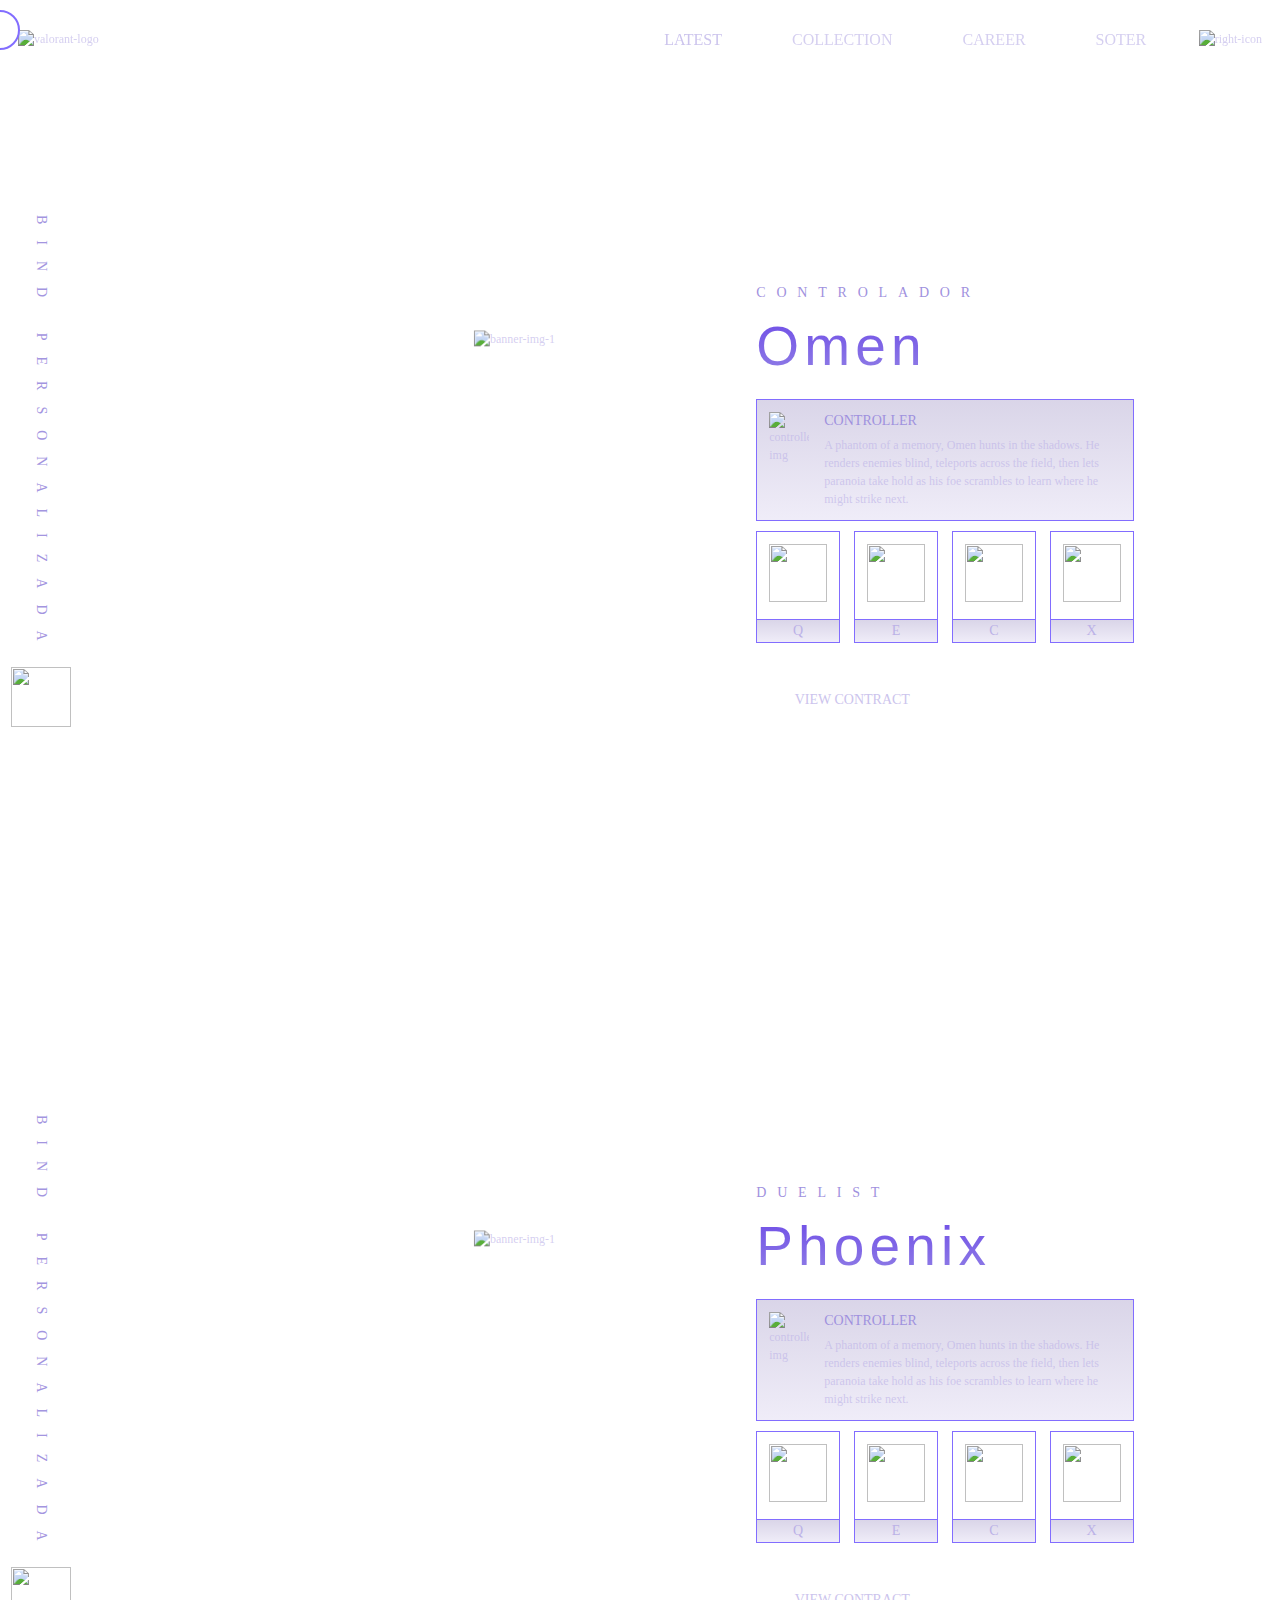
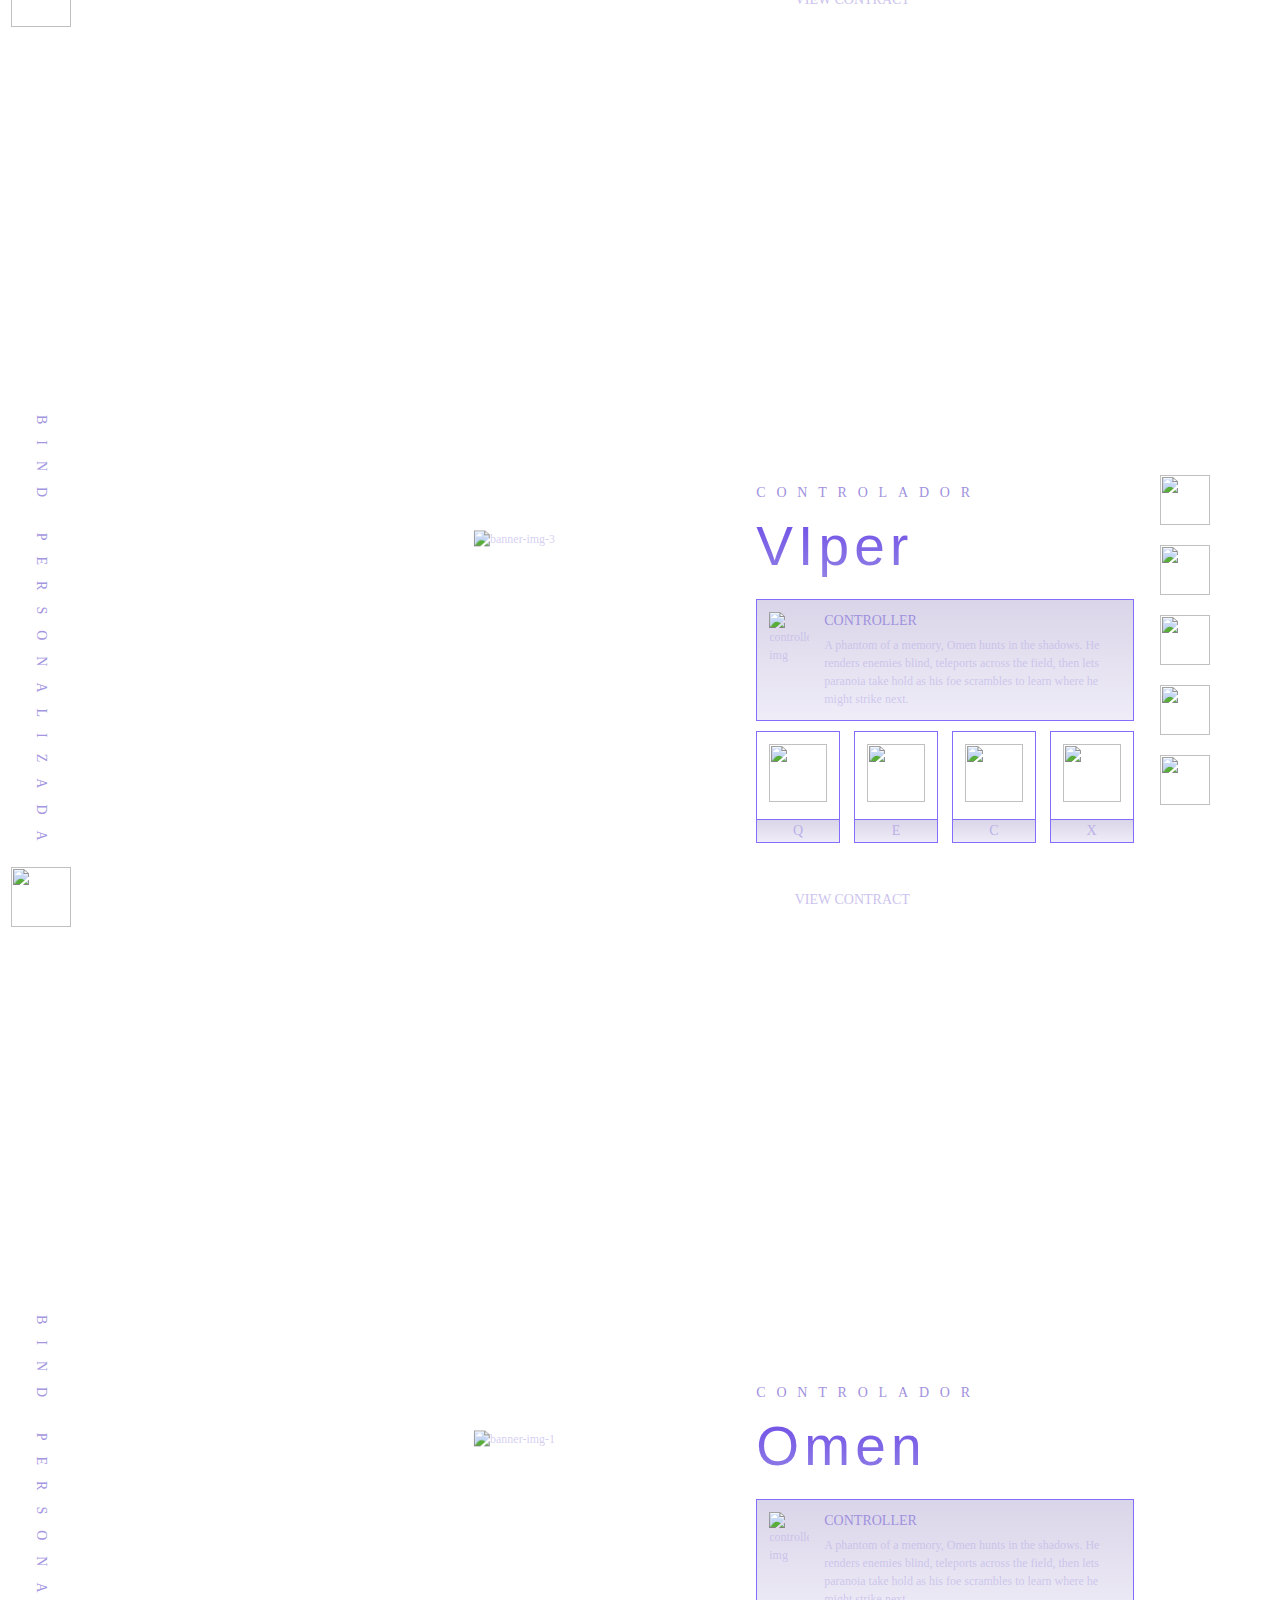
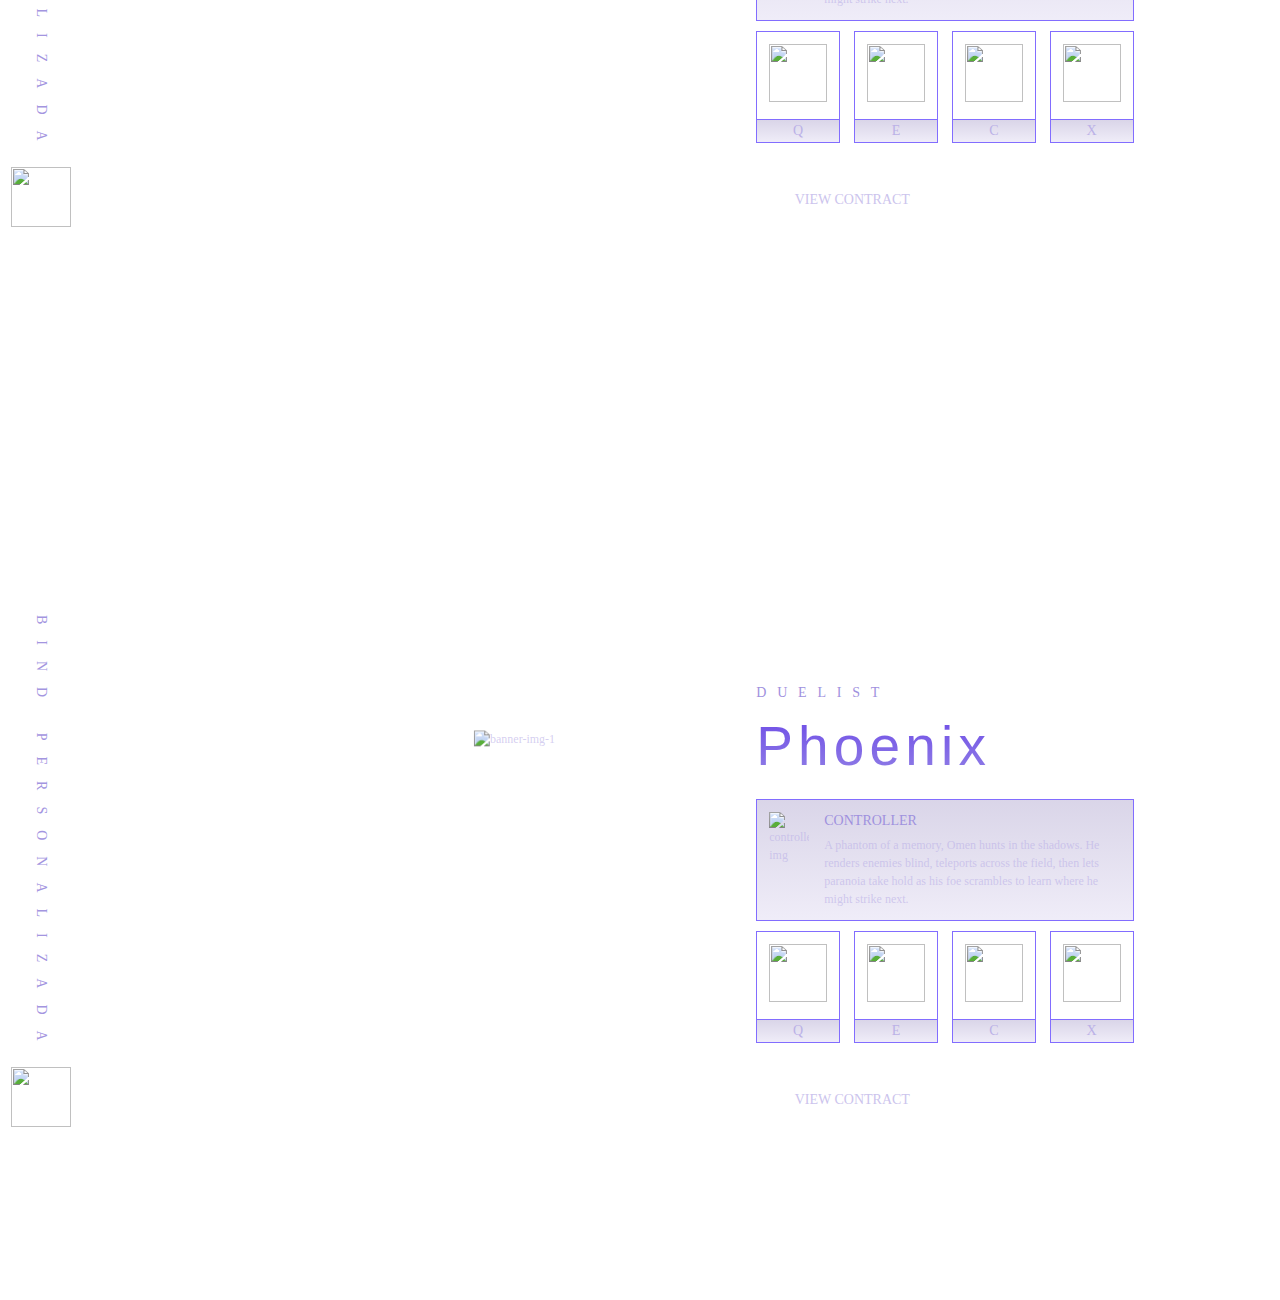
==== index.html @ b02faf54 "init" ====
<!DOCTYPE html>
<html lang="en">
  <head>
    <meta charset="UTF-8" />
    <title>CodePen - Valorant Characters Banner</title>
    <link
      rel="stylesheet"
      href="https://cdn.jsdelivr.net/npm/slick-carousel@1.8.1/slick/slick.min.css"
    />
    <link
      rel="stylesheet"
      href="https://db.onlinewebfonts.com/c/b2437a24f47a94383eb02858f8a4df97?family=Insomnia"
    />
    <link
      rel="stylesheet"
      href="https://db.onlinewebfonts.com/c/e7322a6673613ab13604fadda3d20e56?family=VALORANT"
    />
    <link rel="stylesheet" href="./css/style.css" />
  </head>
  <body>
    <!-- partial:index.partial.html -->
    <body>
      <header class="header-section-main">
        <div class="cursor"></div>
        <div class="custom-container">
          <div class="header-section-inner">
            <div class="header-logo">
              <a href="javascript:void(0);">
                <img
                  src="https://www.yudiz.com/codepen/valorant-characters/valorant.svg"
                  class="cursor-scale small"
                  alt="valorant-logo"
                />
              </a>
            </div>
            <div class="header-menu">
              <ul>
                <li class="active cursor-scale">
                  <a href="javascript:void(0);">latest</a>
                </li>
                <li class="cursor-scale">
                  <a href="javascript:void(0);">collection</a>
                </li>
                <li class="cursor-scale">
                  <a href="javascript:void(0);">career</a>
                </li>
                <li class="cursor-scale">
                  <a href="javascript:void(0);">soter</a>
                </li>
              </ul>
            </div>
            <div class="header-right-icon">
              <a href="javascript:void(0);" class="cursor-scale"
                ><img
                  src="https://www.yudiz.com/codepen/valorant-characters/header-right-arrow.svg"
                  alt="right-icon"
              /></a>
            </div>
          </div>
        </div>
      </header>
      <section class="banner-section-main">
        <i class="rain"></i>
        <i class="rain"></i>
        <i class="rain"></i>
        <i class="rain"></i>
        <i class="rain"></i>
        <i class="rain"></i>
        <i class="rain"></i>
        <i class="rain"></i>
        <i class="rain"></i>
        <i class="rain"></i>
        <i class="rain"></i>
        <i class="rain"></i>
        <i class="rain"></i>
        <i class="rain"></i>
        <i class="rain"></i>
        <i class="rain"></i>
        <i class="rain"></i>
        <i class="rain"></i>
        <i class="rain"></i>
        <i class="rain"></i>
        <i class="rain"></i>
        <i class="rain"></i>
        <i class="rain"></i>
        <i class="rain"></i>
        <i class="rain"></i>
        <i class="rain"></i>
        <i class="rain"></i>
        <i class="rain"></i>
        <i class="rain"></i>
        <i class="rain"></i>
        <i class="rain"></i>
        <i class="rain"></i>
        <i class="rain"></i>
        <i class="rain"></i>
        <i class="rain"></i>
        <i class="rain"></i>
        <i class="rain"></i>
        <i class="rain"></i>
        <i class="rain"></i>
        <i class="rain"></i>
        <i class="rain"></i>
        <i class="rain"></i>
        <i class="rain"></i>
        <i class="rain"></i>
        <i class="rain"></i>
        <i class="rain"></i>
        <i class="rain"></i>
        <i class="rain"></i>
        <i class="rain"></i>
        <i class="rain"></i>
        <i class="rain"></i>
        <i class="rain"></i>
        <i class="rain"></i>
        <i class="rain"></i>
        <i class="rain"></i>
        <i class="rain"></i>
        <i class="rain"></i>
        <i class="rain"></i>
        <i class="rain"></i>
        <i class="rain"></i>
        <i class="rain"></i>
        <i class="rain"></i>
        <i class="rain"></i>
        <i class="rain"></i>
        <i class="rain"></i>
        <i class="rain"></i>
        <i class="rain"></i>
        <i class="rain"></i>
        <i class="rain"></i>
        <i class="rain"></i>
        <i class="rain"></i>
        <i class="rain"></i>
        <i class="rain"></i>
        <i class="rain"></i>
        <i class="rain"></i>
        <i class="rain"></i>
        <i class="rain"></i>
        <i class="rain"></i>
        <i class="rain"></i>
        <i class="rain"></i>
        <i class="rain"></i>
        <i class="rain"></i>
        <i class="rain"></i>
        <i class="rain"></i>
        <i class="rain"></i>
        <i class="rain"></i>
        <i class="rain"></i>
        <i class="rain"></i>
        <i class="rain"></i>
        <i class="rain"></i>
        <i class="rain"></i>
        <i class="rain"></i>
        <i class="rain"></i>
        <i class="rain"></i>
        <i class="rain"></i>
        <i class="rain"></i>
        <i class="rain"></i>
        <i class="rain"></i>
        <i class="rain"></i>
        <i class="rain"></i>
        <i class="rain"></i>
        <i class="rain"></i>
        <i class="rain"></i>
        <i class="rain"></i>
        <i class="rain"></i>
        <i class="rain"></i>
        <i class="rain"></i>
        <i class="rain"></i>
        <i class="rain"></i>
        <i class="rain"></i>
        <i class="rain"></i>
        <i class="rain"></i>
        <i class="rain"></i>
        <i class="rain"></i>
        <i class="rain"></i>
        <i class="rain"></i>
        <i class="rain"></i>
        <i class="rain"></i>
        <i class="rain"></i>
        <i class="rain"></i>
        <i class="rain"></i>
        <i class="rain"></i>
        <i class="rain"></i>
        <i class="rain"></i>
        <i class="rain"></i>
        <i class="rain"></i>
        <i class="rain"></i>
        <i class="rain"></i>
        <i class="rain"></i>
        <i class="rain"></i>
        <i class="rain"></i>
        <i class="rain"></i>
        <i class="rain"></i>
        <i class="rain"></i>
        <i class="rain"></i>
        <i class="rain"></i>
        <i class="rain"></i>
        <i class="rain"></i>
        <i class="rain"></i>
        <i class="rain"></i>
        <i class="rain"></i>
        <i class="rain"></i>
        <i class="rain"></i>
        <i class="rain"></i>
        <i class="rain"></i>
        <i class="rain"></i>
        <i class="rain"></i>
        <i class="rain"></i>
        <i class="rain"></i>
        <i class="rain"></i>
        <i class="rain"></i>
        <i class="rain"></i>
        <i class="rain"></i>
        <i class="rain"></i>
        <i class="rain"></i>
        <i class="rain"></i>
        <i class="rain"></i>
        <i class="rain"></i>
        <i class="rain"></i>
        <i class="rain"></i>
        <i class="rain"></i>
        <i class="rain"></i>
        <i class="rain"></i>
        <i class="rain"></i>
        <i class="rain"></i>
        <i class="rain"></i>
        <i class="rain"></i>
        <i class="rain"></i>
        <i class="rain"></i>
        <i class="rain"></i>
        <i class="rain"></i>
        <i class="rain"></i>
        <i class="rain"></i>
        <i class="rain"></i>
        <i class="rain"></i>
        <i class="rain"></i>
        <i class="rain"></i>
        <i class="rain"></i>
        <i class="rain"></i>
        <i class="rain"></i>
        <i class="rain"></i>
        <i class="rain"></i>
        <i class="rain"></i>
        <i class="rain"></i>
        <i class="rain"></i>
        <i class="rain"></i>
        <i class="rain"></i>
        <i class="rain"></i>
        <i class="rain"></i>
        <i class="rain"></i>
        <i class="rain"></i>
        <i class="rain"></i>
        <i class="rain"></i>
        <i class="rain"></i>
        <i class="rain"></i>
        <i class="rain"></i>
        <i class="rain"></i>
        <i class="rain"></i>
        <i class="rain"></i>
        <i class="rain"></i>
        <i class="rain"></i>
        <i class="rain"></i>
        <i class="rain"></i>
        <i class="rain"></i>
        <i class="rain"></i>
        <i class="rain"></i>
        <i class="rain"></i>
        <i class="rain"></i>
        <i class="rain"></i>
        <i class="rain"></i>
        <i class="rain"></i>
        <i class="rain"></i>
        <i class="rain"></i>
        <i class="rain"></i>
        <i class="rain"></i>
        <i class="rain"></i>
        <i class="rain"></i>
        <i class="rain"></i>
        <i class="rain"></i>
        <i class="rain"></i>
        <i class="rain"></i>

        <div class="banner-section-inner">
          <div
            class="banner-section-loop"
            style="
              background-image: url('https://www.yudiz.com/codepen/valorant-characters/omen.jpg');
            "
          >
            <div class="banner-left-vertical-main">
              <h6>BIND PERSONALIZADA</h6>
              <img
                src="https://www.yudiz.com/codepen/valorant-characters/gl-logo-first.svg"
                class="gl-logo-img"
              />
            </div>
            <div class="banner-main-img">
              <div class="main-img scene">
                <img
                  src="https://www.yudiz.com/codepen/valorant-characters/banner-main-1.svg"
                  alt="banner-img-1"
                  class="layer img-responsive"
                  data-depth="0.2"
                />
              </div>
            </div>
            <div class="banner-content-main">
              <h5>Controlador</h5>
              <h1>Omen</h1>
              <div class="controller-box-section">
                <div class="controller-box-img">
                  <img
                    src="https://www.yudiz.com/codepen/valorant-characters/subtract.svg"
                    alt="controller-img"
                  />
                </div>
                <div class="controller-box-content">
                  <h5>CONTROLLER</h5>
                  <p>
                    A phantom of a memory, Omen hunts in the shadows. He renders
                    enemies blind, teleports across the field, then lets
                    paranoia take hold as his foe scrambles to learn where he
                    might strike next.
                  </p>
                </div>
              </div>
              <div class="controller-icons-main">
                <div class="controller-icons-inner">
                  <div class="controller-img">
                    <img
                      src="https://www.yudiz.com/codepen/valorant-characters/q-first-icon.svg"
                      alt=""
                    />
                  </div>
                  <p>q</p>
                </div>
                <div class="controller-icons-inner">
                  <div class="controller-img">
                    <img
                      src="https://www.yudiz.com/codepen/valorant-characters/e-first-icon.svg"
                      alt=""
                    />
                  </div>
                  <p>e</p>
                </div>
                <div class="controller-icons-inner">
                  <div class="controller-img">
                    <img
                      src="https://www.yudiz.com/codepen/valorant-characters/c-first-icon.svg"
                      alt=""
                    />
                  </div>
                  <p>c</p>
                </div>
                <div class="controller-icons-inner">
                  <div class="controller-img">
                    <img
                      src="https://www.yudiz.com/codepen/valorant-characters/x-first-icon.svg"
                      alt=""
                    />
                  </div>
                  <p>x</p>
                </div>
              </div>
              <div class="view-contract-btn-main cursor-scale">
                <a href="#" class="view-contract-btn">view contract</a>
              </div>
            </div>
          </div>
          <div
            class="banner-section-loop"
            style="
              background-image: url('https://www.yudiz.com/codepen/valorant-characters/phoenix.jpg');
            "
          >
            <div class="banner-left-vertical-main">
              <h6>BIND PERSONALIZADA</h6>
              <img
                src="https://www.yudiz.com/codepen/valorant-characters/gl-logo-second.svg"
                class="gl-logo-img"
              />
            </div>
            <div class="banner-main-img">
              <div class="main-img scene">
                <img
                  src="https://www.yudiz.com/codepen/valorant-characters/banner-main-2.svg"
                  alt="banner-img-1"
                  class="layer img-responsive"
                  data-depth="0.2"
                />
              </div>
            </div>
            <div class="banner-content-main">
              <h5>duelist</h5>
              <h1>Phoenix</h1>
              <div class="controller-box-section">
                <div class="controller-box-img">
                  <img
                    src="https://www.yudiz.com/codepen/valorant-characters/subtract-second.svg"
                    alt="controller-img"
                  />
                </div>
                <div class="controller-box-content">
                  <h5>CONTROLLER</h5>
                  <p>
                    A phantom of a memory, Omen hunts in the shadows. He renders
                    enemies blind, teleports across the field, then lets
                    paranoia take hold as his foe scrambles to learn where he
                    might strike next.
                  </p>
                </div>
              </div>
              <div class="controller-icons-main">
                <div class="controller-icons-inner">
                  <div class="controller-img">
                    <img
                      src="https://www.yudiz.com/codepen/valorant-characters/q-second-icon.svg"
                      alt=""
                    />
                  </div>
                  <p>q</p>
                </div>
                <div class="controller-icons-inner">
                  <div class="controller-img">
                    <img
                      src="https://www.yudiz.com/codepen/valorant-characters/e-second-icon.svg"
                      alt=""
                    />
                  </div>
                  <p>e</p>
                </div>
                <div class="controller-icons-inner">
                  <div class="controller-img">
                    <img
                      src="https://www.yudiz.com/codepen/valorant-characters/c-second-icon.svg"
                      alt=""
                    />
                  </div>
                  <p>c</p>
                </div>
                <div class="controller-icons-inner">
                  <div class="controller-img">
                    <img
                      src="https://www.yudiz.com/codepen/valorant-characters/x-second-icon.svg"
                      alt=""
                    />
                  </div>
                  <p>x</p>
                </div>
              </div>
              <div class="view-contract-btn-main cursor-scale">
                <a href="#" class="view-contract-btn">view contract</a>
              </div>
            </div>
          </div>
          <div
            class="banner-section-loop"
            style="
              background-image: url('https://www.yudiz.com/codepen/valorant-characters/viper.jpg');
            "
          >
            <div class="banner-left-vertical-main">
              <h6>BIND PERSONALIZADA</h6>
              <img
                src="https://www.yudiz.com/codepen/valorant-characters/gl-logo-third.svg"
                class="gl-logo-img"
              />
            </div>
            <div class="banner-main-img">
              <div class="main-img scene">
                <img
                  src="https://www.yudiz.com/codepen/valorant-characters/banner-main-3.svg"
                  alt="banner-img-3"
                  class="layer img-responsive"
                  data-depth="0.2"
                />
              </div>
            </div>
            <div class="banner-content-main">
              <h5>Controlador</h5>
              <h1>VIper</h1>
              <div class="controller-box-section">
                <div class="controller-box-img">
                  <img
                    src="https://www.yudiz.com/codepen/valorant-characters/subtract-third.svg "
                    alt="controller-img"
                  />
                </div>
                <div class="controller-box-content">
                  <h5>CONTROLLER</h5>
                  <p>
                    A phantom of a memory, Omen hunts in the shadows. He renders
                    enemies blind, teleports across the field, then lets
                    paranoia take hold as his foe scrambles to learn where he
                    might strike next.
                  </p>
                </div>
              </div>
              <div class="controller-icons-main">
                <div class="controller-icons-inner">
                  <div class="controller-img">
                    <img
                      src="https://www.yudiz.com/codepen/valorant-characters/q-third-icon.svg"
                      alt=""
                    />
                  </div>
                  <p>q</p>
                </div>
                <div class="controller-icons-inner">
                  <div class="controller-img">
                    <img
                      src="https://www.yudiz.com/codepen/valorant-characters/e-third-icon.svg"
                      alt=""
                    />
                  </div>
                  <p>e</p>
                </div>
                <div class="controller-icons-inner">
                  <div class="controller-img">
                    <img
                      src="https://www.yudiz.com/codepen/valorant-characters/c-third-icon.svg"
                      alt=""
                    />
                  </div>
                  <p>c</p>
                </div>
                <div class="controller-icons-inner">
                  <div class="controller-img">
                    <img
                      src="https://www.yudiz.com/codepen/valorant-characters/x-third-icon.svg"
                      alt=""
                    />
                  </div>
                  <p>x</p>
                </div>
              </div>
              <div class="view-contract-btn-main cursor-scale">
                <a href="#" class="view-contract-btn">view contract</a>
              </div>
            </div>
          </div>
          <div
            class="banner-section-loop"
            style="
              background-image: url('https://www.yudiz.com/codepen/valorant-characters/omen.jpg');
            "
          >
            <div class="banner-left-vertical-main">
              <h6>BIND PERSONALIZADA</h6>
              <img
                src="https://www.yudiz.com/codepen/valorant-characters/gl-logo-first.svg"
                class="gl-logo-img"
              />
            </div>
            <div class="banner-main-img">
              <div class="main-img scene">
                <img
                  src="https://www.yudiz.com/codepen/valorant-characters/banner-main-1.svg"
                  alt="banner-img-1"
                  class="layer img-responsive"
                  data-depth="0.2"
                />
              </div>
            </div>
            <div class="banner-content-main">
              <h5>Controlador</h5>
              <h1>Omen</h1>
              <div class="controller-box-section">
                <div class="controller-box-img">
                  <img
                    src="https://www.yudiz.com/codepen/valorant-characters/subtract.svg"
                    alt="controller-img"
                  />
                </div>
                <div class="controller-box-content">
                  <h5>CONTROLLER</h5>
                  <p>
                    A phantom of a memory, Omen hunts in the shadows. He renders
                    enemies blind, teleports across the field, then lets
                    paranoia take hold as his foe scrambles to learn where he
                    might strike next.
                  </p>
                </div>
              </div>
              <div class="controller-icons-main">
                <div class="controller-icons-inner">
                  <div class="controller-img">
                    <img
                      src="https://www.yudiz.com/codepen/valorant-characters/q-first-icon.svg"
                      alt=""
                    />
                  </div>
                  <p>q</p>
                </div>
                <div class="controller-icons-inner">
                  <div class="controller-img">
                    <img
                      src="https://www.yudiz.com/codepen/valorant-characters/e-first-icon.svg"
                      alt=""
                    />
                  </div>
                  <p>e</p>
                </div>
                <div class="controller-icons-inner">
                  <div class="controller-img">
                    <img
                      src="https://www.yudiz.com/codepen/valorant-characters/c-first-icon.svg"
                      alt=""
                    />
                  </div>
                  <p>c</p>
                </div>
                <div class="controller-icons-inner">
                  <div class="controller-img">
                    <img
                      src="https://www.yudiz.com/codepen/valorant-characters/x-first-icon.svg"
                      alt=""
                    />
                  </div>
                  <p>x</p>
                </div>
              </div>
              <div class="view-contract-btn-main cursor-scale">
                <a href="#" class="view-contract-btn">view contract</a>
              </div>
            </div>
          </div>
          <div
            class="banner-section-loop"
            style="
              background-image: url('https://www.yudiz.com/codepen/valorant-characters/phoenix.jpg');
            "
          >
            <div class="banner-left-vertical-main">
              <h6>BIND PERSONALIZADA</h6>
              <img
                src="https://www.yudiz.com/codepen/valorant-characters/gl-logo-second.svg"
                class="gl-logo-img"
              />
            </div>
            <div class="banner-main-img">
              <div class="main-img scene">
                <img
                  src="https://www.yudiz.com/codepen/valorant-characters/banner-main-2.svg"
                  alt="banner-img-1"
                  class="layer img-responsive"
                  data-depth="0.2"
                />
              </div>
            </div>
            <div class="banner-content-main">
              <h5>duelist</h5>
              <h1>Phoenix</h1>
              <div class="controller-box-section">
                <div class="controller-box-img">
                  <img
                    src="https://www.yudiz.com/codepen/valorant-characters/subtract-second.svg"
                    alt="controller-img"
                  />
                </div>
                <div class="controller-box-content">
                  <h5>CONTROLLER</h5>
                  <p>
                    A phantom of a memory, Omen hunts in the shadows. He renders
                    enemies blind, teleports across the field, then lets
                    paranoia take hold as his foe scrambles to learn where he
                    might strike next.
                  </p>
                </div>
              </div>
              <div class="controller-icons-main">
                <div class="controller-icons-inner">
                  <div class="controller-img">
                    <img
                      src="https://www.yudiz.com/codepen/valorant-characters/q-second-icon.svg"
                      alt=""
                    />
                  </div>
                  <p>q</p>
                </div>
                <div class="controller-icons-inner">
                  <div class="controller-img">
                    <img
                      src="https://www.yudiz.com/codepen/valorant-characters/e-second-icon.svg"
                      alt=""
                    />
                  </div>
                  <p>e</p>
                </div>
                <div class="controller-icons-inner">
                  <div class="controller-img">
                    <img
                      src="https://www.yudiz.com/codepen/valorant-characters/c-second-icon.svg"
                      alt=""
                    />
                  </div>
                  <p>c</p>
                </div>
                <div class="controller-icons-inner">
                  <div class="controller-img">
                    <img
                      src="https://www.yudiz.com/codepen/valorant-characters/x-second-icon.svg"
                      alt=""
                    />
                  </div>
                  <p>x</p>
                </div>
              </div>
              <div class="view-contract-btn-main cursor-scale">
                <a href="#" class="view-contract-btn">view contract</a>
              </div>
            </div>
          </div>
        </div>
        <div class="controller-right-icons-main">
          <div class="controller-right-icons-inner">
            <div>
              <img
                src="https://www.yudiz.com/codepen/valorant-characters/right-icon-1.svg"
                alt=""
              />
            </div>
            <div>
              <img
                src="https://www.yudiz.com/codepen/valorant-characters/right-icon-3.svg"
                alt=""
              />
            </div>
            <div>
              <img
                src="https://www.yudiz.com/codepen/valorant-characters/right-icon-4.svg"
                alt=""
              />
            </div>
            <div>
              <img
                src="https://www.yudiz.com/codepen/valorant-characters/right-icon-1.svg"
                alt=""
              />
            </div>
            <div>
              <img
                src="https://www.yudiz.com/codepen/valorant-characters/right-icon-3.svg"
                alt=""
              />
            </div>
          </div>
        </div>
      </section>
    </body>
    <!-- partial -->
    <script src="https://code.jquery.com/jquery-3.7.1.min.js"></script>
    <script src="https://cdn.jsdelivr.net/npm/slick-carousel@1.8.1/slick/slick.min.js"></script>
    <script src="https://cdnjs.cloudflare.com/ajax/libs/gsap/3.12.2/gsap.min.js"></script>
    <script src="https://cdnjs.cloudflare.com/ajax/libs/parallax/3.1.0/parallax.min.js"></script>
    <script src="./js/script.js"></script>
  </body>
</html>
---- css/style.css ----
* {
  padding: 0;
  margin: 0;
  box-sizing: border-box;
  -webkit-box-sizing: border-box;
  -moz-box-sizing: border-box;
}
:root {
  --white: #ffffff;
  --black: #000000;
  --light-t1: #ccc4ed;
  --text-color-1: rgba(187, 177, 231, 0.62);
  --text-color-2: rgba(154, 119, 35, 1);
  --text-color-3: rgba(3, 140, 54, 1);
  --text-color-4: #a395df;
  --text-color-5: #9f91de;
  --text-color-6: #826dff;
  --text-color-7: #9a7723;
  --text-color-8: #eaa742;
  --text-color-9: #e9a742;
  --text-color-10: #c4893b;
  --text-color-11: #ffe0b7;
  --text-color-12: #dfa650;
  --text-color-13: #ffca79;
  --border-color-2: #6b5536;
  --text-color-14: #038c36;
  --text-color-15: #04bc49;
  --text-color-16: #01ab3f;
  --text-color-17: #d4ffe4;
}
body {
  font-family: "VALORANT";
  font-size: 12px;
  line-height: 18px;
  font-weight: 400;
  font-style: normal;
  width: 100%;
  height: 100%;
  padding: 0;
  margin: auto;
  max-width: 2560px;
  background: var(--white);
  color: var(--text-color-1);
}
a {
  text-decoration: none;
  outline: none;
  color: var(--text-color-1);
  cursor: pointer;
}
a:hover {
  color: var(--text-color-1);
}
a,
a:active,
a:focus {
  outline: none;
  text-decoration: none;
}
img {
  border: none;
  max-width: 100%;
  height: 100%;
  object-fit: cover;
  object-position: center center;
}
ul,
li {
  padding: 0;
  margin: 0;
}

.custom-container {
  padding: 0 32px;
  margin: 0 auto;
}

h1 {
  font-family: "Insomnia", sans-serif;
  font-size: 86px;
  font-style: normal;
  font-weight: 400;
  line-height: 104px;
  letter-spacing: 5.16px;
  background: linear-gradient(180deg, #6d4be7 0%, #998be5 90%);
  background-clip: text;
  -webkit-background-clip: text;
  -webkit-text-fill-color: transparent;
}
h5 {
  font-size: 18px;
  font-style: normal;
  font-weight: 400;
  line-height: 22px;
  letter-spacing: 10.8px;
  color: var(--text-color-5);
  text-transform: uppercase;
}
h6 {
  font-size: 14px;
  font-style: normal;
  font-weight: 400;
  line-height: 20px;
  letter-spacing: 18.48px;
  color: var(--text-color-4);
}

/* -- Common Element CSS End -- */

/* -- Cursor CSS Start -- */

.cursor {
  position: fixed;
  width: 40px;
  height: 40px;
  margin-left: -20px;
  margin-top: -20px;
  border-radius: 50%;
  border: 2px solid var(--text-color-6);
  transition: transform 0.3s ease;
  transform-origin: center center;
  pointer-events: none;
  z-index: 1000;
}
.header-section-orange .cursor {
  border: 2px solid var(--text-color-10);
}
.header-section-green .cursor {
  border: 2px solid var(--text-color-14);
}
.grow,
.grow-small {
  transform: scale(2);
  background: var(--white);
  opacity: 0.5;
}
.grow-small {
  transform: scale(2);
}

/* -- Cursor CSS End -- */

/* -- Header Section CSS Start -- */

.header-section-main {
  position: fixed;
  padding-top: 40px;
  width: 100%;
  z-index: 99;
}
.header-section-inner {
  display: flex;
  justify-content: space-between;
}
.header-logo {
  flex-shrink: 0;
}
.header-logo img {
  width: 60px;
  height: 60px;
}
.header-menu {
  width: 80%;
}
.header-menu ul {
  display: flex;
  gap: 90px;
  justify-content: end;
  list-style: none;
}

.header-menu ul li a {
  position: relative;
  font-size: 16px;
  line-height: 20px;
  font-weight: 400;
  text-transform: uppercase;
  font-style: normal;
  color: var(--text-color-1);
  display: inline-block;
  transition: 0.3s;
  -webkit-transition: 0.3s;
}
.header-menu ul li a:hover,
.header-menu ul li.active a {
  color: var(--light-t1);
}
.header-menu ul li a:hover:after,
.header-menu ul li.active a:after {
  transform: translate(-50%, 0);
  -webkit-transform: translate(-50%, 0);
  opacity: 1;
}
.header-menu ul li a:after {
  content: "";
  position: absolute;
  bottom: -50px;
  left: 50%;
  display: block;
  background: url("https://www.yudiz.com/codepen/valorant-characters/menu-hover-icon.svg")
    center center / cover;
  width: 70px;
  height: 70px;
  transform: translate(-50%, 30px);
  -webkit-transform: translate(-50%, 30px);
  transition: 0.3s;
  -webkit-transition: 0.3s;
  opacity: 0;
}

.header-right-icon {
  flex-shrink: 0;
}
.header-right-icon img {
  width: 21px;
  height: 8px;
}

.header-section-orange .header-logo img {
  filter: hue-rotate(160deg);
}
.header-section-orange .header-menu ul li a {
  color: var(--text-color-7);
}
.header-section-orange .header-right-icon img {
  filter: hue-rotate(141deg);
}
.header-section-orange .header-menu ul li a:after {
  background: url(https://www.yudiz.com/codepen/valorant-characters/menu-hover-icon-2.svg)
    center center / cover;
}
.header-section-orange .header-menu ul li a:hover,
.header-section-orange .header-menu ul li.active a {
  color: var(--text-color-8);
}

.header-section-green .header-logo img {
  filter: hue-rotate(197deg);
}
.header-section-green .header-menu ul li a {
  color: var(--text-color-14);
}
.header-section-green .header-right-icon img {
  filter: hue-rotate(217deg);
}
.header-section-green .header-menu ul li a:after {
  background: url(https://www.yudiz.com/codepen/valorant-characters/menu-hover-icon-3.svg)
    center center / cover;
}
.header-section-green .header-menu ul li a:hover,
.header-section-green .header-menu ul li.active a {
  color: var(--text-color-14);
}

/* -- Header Section CSS End -- */

/* -- Banner Section CSS Start -- */

.banner-section-main {
  position: relative;
  z-index: 9;
  overflow: hidden;
}
.banner-section-main .banner-section-loop {
  position: relative;
  padding-top: 42px;
  display: flex;
  align-items: center;
  background: no-repeat top center / 100% 100%;
  width: 100%;
  height: 100vh;
  gap: 20px;
}
.banner-left-vertical-main {
  width: calc(7% - 6.66px);
  display: flex;
  flex-direction: column;
  align-items: center;
  gap: 10px;
  margin-top: 40px;
}
.banner-main-img {
  width: calc(53% - 6.66px);
  align-self: end;
  max-height: 865px;
}
.banner-content-main {
  width: calc(28% - 6.66px);
  padding-top: 70px;
}
.controller-right-icons-main {
  width: calc(12% - 15px);
  padding-right: 15px;
  position: absolute;
  top: 50%;
  right: 0;
  transform: translateY(-50%);
  -webkit-transform: translateY(-50%);
  z-index: 9999;
}
.controller-right-icons-main img {
  width: 62px;
  height: 62px;
  margin-left: auto;
  margin-bottom: 34px;
  cursor: pointer;
  transition: 0.3s;
  -webkit-transition: 0.3s;
}
.controller-right-icons-main .slick-track {
  width: 100% !important;
  display: flex;
  flex-wrap: wrap;
}
.controller-right-icons-main .slick-slide {
  width: 100%;
}

.banner-left-vertical-main h6 {
  writing-mode: vertical-rl;
  text-orientation: mixed;
}
.banner-left-vertical-main img {
  width: 70px;
  height: 70px;
}
.banner-content-main h5 {
  padding-bottom: 12px;
}
.banner-section-loop .banner-content-main h1 {
  display: inline-flex;
  padding-bottom: 28px;
}

.controller-box-section {
  border: 1px solid var(--text-color-6);
  background: linear-gradient(
    180deg,
    rgba(68, 45, 142, 0.2) 0%,
    rgba(82, 51, 180, 0.09) 100%
  );
  padding: 19.771px 22.218px 20.229px 22.799px;
  display: flex;
  gap: 15px;
  margin-bottom: 14px;
}
.controller-box-img {
  width: 50px;
  height: 50px;
  flex-shrink: 0;
}
.banner-content-main .controller-box-content h5 {
  letter-spacing: normal;
  padding-bottom: 6px;
}
.controller-icons-main {
  display: flex;
  gap: 18px;
  padding-bottom: 45px;
}
.controller-icons-inner {
  border: 1px solid var(--text-color-6);
  flex: 1;
}
.controller-img {
  padding: 18px;
  text-align: center;
}
.controller-img img {
  aspect-ratio: 1/1;
  width: 100%;
  height: 100%;
  margin: 0 auto;
}
.controller-icons-inner p {
  font-size: 14px;
  line-height: 16px;
  color: #bbb1e7;
  text-transform: uppercase;
  text-align: center;
  padding: 3px;
  border-top: 1px solid var(--text-color-6);
  background: linear-gradient(
    180deg,
    rgba(68, 45, 142, 0.2) 0%,
    rgba(82, 51, 180, 0.09) 100%
  );
}
.banner-section-loop .view-contract-btn-main {
  position: relative;
  display: block;
  background: url("https://www.yudiz.com/codepen/valorant-characters/button-bg.svg")
    no-repeat center center / cover;
  width: 285px;
  height: 65px;
  z-index: 1;
  cursor: pointer;
}
.banner-section-loop .view-contract-btn-main a {
  font-size: 18px;
  line-height: 22px;
  text-transform: uppercase;
  color: #ccc4ed;
  position: absolute;
  top: 50%;
  left: 40%;
  transform: translate(-50%, -50%);
  -webkit-transform: translate(-50%, -50%);
  display: block;
}
.banner-main-img .main-img {
  position: relative;
  padding-top: 78%;
  width: 100%;
  z-index: 1;
  transition: 0.3s;
  -webkit-transition: 0.3s;
  transform: translate(-50%, 10%) !important;
  -webkit-transform: translate(-50%, 10%) !important;
  left: 65%;
}
.banner-main-img .main-img.character-animation {
  animation: character-animation 2s ease-in-out 1;
}
.banner-main-img img {
  position: absolute !important;
  bottom: 0;
  left: 50%;
  transform: translateX(-50%);
  -webkit-transform: translateX(-50%);
  height: 100%;
  display: block;
}

.controller-right-icons-main .slick-current.slick-active img,
.controller-right-icons-main .slick-active img:hover {
  filter: drop-shadow(6px 6px 6px var(--text-color-4));
}
.controller-right-icons-main .slick-current.slick-active:nth-child(3n + 2) img,
.controller-right-icons-main .slick-active:nth-child(3n + 2) img:hover {
  filter: drop-shadow(6px 6px 6px var(--text-color-12));
}
.controller-right-icons-main .slick-current.slick-active:nth-child(3n + 3) img,
.controller-right-icons-main .slick-active:nth-child(3n + 3) img:hover {
  filter: drop-shadow(6px 6px 6px var(--text-color-14));
}

/* -- Banner Section CSS End -- */

/* -- Second Slide CSS Start -- */

.banner-loop-second .banner-left-vertical-main h6 {
  color: var(--text-color-7);
}
.banner-loop-second .banner-content-main h5 {
  color: var(--text-color-7);
}
.banner-loop-second .controller-box-content h5 {
  color: var(--text-color-9);
}
.banner-loop-second .controller-box-content p {
  color: var(--text-color-10);
}
.banner-loop-second .controller-box-section {
  border: 1px solid var(--border-color-2);
  background: linear-gradient(
    180deg,
    rgba(101, 75, 37, 0.13) 0%,
    rgba(246, 186, 98, 0.05) 100%
  );
}
.banner-loop-second .controller-icons-inner {
  border: 1px solid var(--border-color-2);
}
.banner-loop-second .controller-icons-inner p {
  border-top: 1px solid var(--border-color-2);
  background: linear-gradient(
    180deg,
    rgba(130, 99, 55, 0.13) 0%,
    rgba(221, 170, 95, 0.17) 100%
  );
  color: var(--text-color-10);
}
.banner-loop-second .view-contract-btn-main {
  background-image: url("https://www.yudiz.com/codepen/valorant-characters/button-bg-2.svg");
}
.banner-loop-second .view-contract-btn-main a {
  color: var(--text-color-11);
}
.banner-loop-second .banner-content-main h1 {
  background: linear-gradient(
    180deg,
    var(--text-color-12) 0%,
    var(--text-color-13) 90%
  );
  background-clip: text;
  -webkit-background-clip: text;
  -webkit-text-fill-color: transparent;
}
.banner-loop-second .controller-right-icons-main img {
  filter: hue-rotate(358deg);
  -webkit-filter: hue-rotate(358deg);
}

/* -- Second Slide CSS End -- */

/* -- Third Slide CSS Start -- */

.banner-loop-third .banner-left-vertical-main h6 {
  color: var(--text-color-14);
}
.banner-loop-third .banner-content-main h5 {
  color: var(--text-color-14);
}
.banner-loop-third .banner-content-main h1 {
  background: linear-gradient(
    180deg,
    var(--text-color-15) 0%,
    var(--text-color-14) 90%
  );
  background-clip: text;
  -webkit-background-clip: text;
  -webkit-text-fill-color: transparent;
}
.banner-loop-third .controller-box-content p {
  color: var(--text-color-14);
}
.banner-loop-third .controller-box-section {
  border: 1px solid var(--text-color-14);
  background: linear-gradient(
    180deg,
    rgba(2, 157, 56, 0.08) 0%,
    rgba(6, 167, 61, 0.05) 100%
  );
}
.banner-loop-third .controller-icons-inner {
  border: 1px solid var(--text-color-16);
}
.banner-loop-third .controller-icons-inner p {
  border-top: 1px solid rgba(1, 171, 63, 0);
  background: linear-gradient(
    180deg,
    rgba(2, 157, 56, 0.08) 0%,
    rgba(6, 167, 61, 0.01) 100%
  );
  color: var(--text-color-14);
}
.banner-loop-third .view-contract-btn-main {
  background-image: url("https://www.yudiz.com/codepen/valorant-characters/button-bg-3.svg");
}
.banner-loop-third .view-contract-btn-main a {
  color: var(--text-color-17);
}

/* -- Third Slide CSS End -- */

/* Rain Css Start -- */

.rain {
  background: white;
  background: linear-gradient(
    to bottom,
    rgba(255, 255, 255, 0) 0%,
    #ffffff 100%
  );
  height: 50px;
  position: absolute;
  width: 3px;
  z-index: 9998;
  opacity: 0;
}
.rain:nth-of-type(1) {
  animation-name: rain-1;
  animation-delay: 18s;
  animation-duration: 9s;
  animation-iteration-count: infinite;
  left: 10%;
  opacity: 0.53;
  top: -75%;
}
@keyframes rain-1 {
  from {
    left: 10%;
    opacity: 0.53;
    top: -75%;
  }
  to {
    opacity: 0;
    top: 115%;
  }
}
.rain:nth-of-type(2) {
  animation-name: rain-2;
  animation-delay: 8s;
  animation-duration: 9s;
  animation-iteration-count: infinite;
  left: 76%;
  opacity: 0.45;
  top: -64%;
}
@keyframes rain-2 {
  from {
    left: 76%;
    opacity: 0.45;
    top: -64%;
  }
  to {
    opacity: 0;
    top: 104%;
  }
}
.rain:nth-of-type(3) {
  animation-name: rain-3;
  animation-delay: 13s;
  animation-duration: 5s;
  animation-iteration-count: infinite;
  left: 1%;
  opacity: 0.38;
  top: -62%;
}
@keyframes rain-3 {
  from {
    left: 1%;
    opacity: 0.38;
    top: -62%;
  }
  to {
    opacity: 0;
    top: 102%;
  }
}
.rain:nth-of-type(4) {
  animation-name: rain-4;
  animation-delay: 0s;
  animation-duration: 8s;
  animation-iteration-count: infinite;
  left: 73%;
  opacity: 0.53;
  top: -78%;
}
@keyframes rain-4 {
  from {
    left: 73%;
    opacity: 0.53;
    top: -78%;
  }
  to {
    opacity: 0;
    top: 118%;
  }
}
.rain:nth-of-type(5) {
  animation-name: rain-5;
  animation-delay: 2s;
  animation-duration: 9s;
  animation-iteration-count: infinite;
  left: 7%;
  opacity: 0.45;
  top: -53%;
}
@keyframes rain-5 {
  from {
    left: 7%;
    opacity: 0.45;
    top: -53%;
  }
  to {
    opacity: 0;
    top: 93%;
  }
}
.rain:nth-of-type(6) {
  animation-name: rain-6;
  animation-delay: 1s;
  animation-duration: 10s;
  animation-iteration-count: infinite;
  left: 33%;
  opacity: 0.31;
  top: -77%;
}
@keyframes rain-6 {
  from {
    left: 33%;
    opacity: 0.31;
    top: -77%;
  }
  to {
    opacity: 0;
    top: 117%;
  }
}
.rain:nth-of-type(7) {
  animation-name: rain-7;
  animation-delay: 18s;
  animation-duration: 9s;
  animation-iteration-count: infinite;
  left: 38%;
  opacity: 0.39;
  top: -51%;
}
@keyframes rain-7 {
  from {
    left: 38%;
    opacity: 0.39;
    top: -51%;
  }
  to {
    opacity: 0;
    top: 91%;
  }
}
.rain:nth-of-type(8) {
  animation-name: rain-8;
  animation-delay: 16s;
  animation-duration: 8s;
  animation-iteration-count: infinite;
  left: 37%;
  opacity: 0.45;
  top: -79%;
}
@keyframes rain-8 {
  from {
    left: 37%;
    opacity: 0.45;
    top: -79%;
  }
  to {
    opacity: 0;
    top: 119%;
  }
}
.rain:nth-of-type(9) {
  animation-name: rain-9;
  animation-delay: 3s;
  animation-duration: 5s;
  animation-iteration-count: infinite;
  left: 91%;
  opacity: 0.33;
  top: -94%;
}
@keyframes rain-9 {
  from {
    left: 91%;
    opacity: 0.33;
    top: -94%;
  }
  to {
    opacity: 0;
    top: 134%;
  }
}
.rain:nth-of-type(10) {
  animation-name: rain-10;
  animation-delay: 10s;
  animation-duration: 8s;
  animation-iteration-count: infinite;
  left: 31%;
  opacity: 0.57;
  top: -90%;
}
@keyframes rain-10 {
  from {
    left: 31%;
    opacity: 0.57;
    top: -90%;
  }
  to {
    opacity: 0;
    top: 130%;
  }
}
.rain:nth-of-type(11) {
  animation-name: rain-11;
  animation-delay: 17s;
  animation-duration: 5s;
  animation-iteration-count: infinite;
  left: 96%;
  opacity: 0.46;
  top: -91%;
}
@keyframes rain-11 {
  from {
    left: 96%;
    opacity: 0.46;
    top: -91%;
  }
  to {
    opacity: 0;
    top: 131%;
  }
}
.rain:nth-of-type(12) {
  animation-name: rain-12;
  animation-delay: 14s;
  animation-duration: 10s;
  animation-iteration-count: infinite;
  left: 80%;
  opacity: 0.59;
  top: -77%;
}
@keyframes rain-12 {
  from {
    left: 80%;
    opacity: 0.59;
    top: -77%;
  }
  to {
    opacity: 0;
    top: 117%;
  }
}
.rain:nth-of-type(13) {
  animation-name: rain-13;
  animation-delay: 16s;
  animation-duration: 10s;
  animation-iteration-count: infinite;
  left: 56%;
  opacity: 0.33;
  top: -60%;
}
@keyframes rain-13 {
  from {
    left: 56%;
    opacity: 0.33;
    top: -60%;
  }
  to {
    opacity: 0;
    top: 100%;
  }
}
.rain:nth-of-type(14) {
  animation-name: rain-14;
  animation-delay: 8s;
  animation-duration: 10s;
  animation-iteration-count: infinite;
  left: 28%;
  opacity: 0.45;
  top: -70%;
}
@keyframes rain-14 {
  from {
    left: 28%;
    opacity: 0.45;
    top: -70%;
  }
  to {
    opacity: 0;
    top: 110%;
  }
}
.rain:nth-of-type(15) {
  animation-name: rain-15;
  animation-delay: 5s;
  animation-duration: 6s;
  animation-iteration-count: infinite;
  left: 44%;
  opacity: 0.34;
  top: -75%;
}
@keyframes rain-15 {
  from {
    left: 44%;
    opacity: 0.34;
    top: -75%;
  }
  to {
    opacity: 0;
    top: 115%;
  }
}
.rain:nth-of-type(16) {
  animation-name: rain-16;
  animation-delay: 7s;
  animation-duration: 6s;
  animation-iteration-count: infinite;
  left: 24%;
  opacity: 0.44;
  top: -79%;
}
@keyframes rain-16 {
  from {
    left: 24%;
    opacity: 0.44;
    top: -79%;
  }
  to {
    opacity: 0;
    top: 119%;
  }
}
.rain:nth-of-type(17) {
  animation-name: rain-17;
  animation-delay: 14s;
  animation-duration: 7s;
  animation-iteration-count: infinite;
  left: 26%;
  opacity: 0.49;
  top: -62%;
}
@keyframes rain-17 {
  from {
    left: 26%;
    opacity: 0.49;
    top: -62%;
  }
  to {
    opacity: 0;
    top: 102%;
  }
}
.rain:nth-of-type(18) {
  animation-name: rain-18;
  animation-delay: 15s;
  animation-duration: 6s;
  animation-iteration-count: infinite;
  left: 98%;
  opacity: 0.46;
  top: -81%;
}
@keyframes rain-18 {
  from {
    left: 98%;
    opacity: 0.46;
    top: -81%;
  }
  to {
    opacity: 0;
    top: 121%;
  }
}
.rain:nth-of-type(19) {
  animation-name: rain-19;
  animation-delay: 8s;
  animation-duration: 7s;
  animation-iteration-count: infinite;
  left: 68%;
  opacity: 0.5;
  top: -73%;
}
@keyframes rain-19 {
  from {
    left: 68%;
    opacity: 0.5;
    top: -73%;
  }
  to {
    opacity: 0;
    top: 113%;
  }
}
.rain:nth-of-type(20) {
  animation-name: rain-20;
  animation-delay: 1s;
  animation-duration: 8s;
  animation-iteration-count: infinite;
  left: 44%;
  opacity: 0.47;
  top: -57%;
}
@keyframes rain-20 {
  from {
    left: 44%;
    opacity: 0.47;
    top: -57%;
  }
  to {
    opacity: 0;
    top: 97%;
  }
}
.rain:nth-of-type(21) {
  animation-name: rain-21;
  animation-delay: 5s;
  animation-duration: 5s;
  animation-iteration-count: infinite;
  left: 25%;
  opacity: 0.42;
  top: -100%;
}
@keyframes rain-21 {
  from {
    left: 25%;
    opacity: 0.42;
    top: -100%;
  }
  to {
    opacity: 0;
    top: 140%;
  }
}
.rain:nth-of-type(22) {
  animation-name: rain-22;
  animation-delay: 11s;
  animation-duration: 7s;
  animation-iteration-count: infinite;
  left: 91%;
  opacity: 0.37;
  top: -96%;
}
@keyframes rain-22 {
  from {
    left: 91%;
    opacity: 0.37;
    top: -96%;
  }
  to {
    opacity: 0;
    top: 136%;
  }
}
.rain:nth-of-type(23) {
  animation-name: rain-23;
  animation-delay: 7s;
  animation-duration: 8s;
  animation-iteration-count: infinite;
  left: 29%;
  opacity: 0.56;
  top: -98%;
}
@keyframes rain-23 {
  from {
    left: 29%;
    opacity: 0.56;
    top: -98%;
  }
  to {
    opacity: 0;
    top: 138%;
  }
}
.rain:nth-of-type(24) {
  animation-name: rain-24;
  animation-delay: 8s;
  animation-duration: 7s;
  animation-iteration-count: infinite;
  left: 65%;
  opacity: 0.42;
  top: -70%;
}
@keyframes rain-24 {
  from {
    left: 65%;
    opacity: 0.42;
    top: -70%;
  }
  to {
    opacity: 0;
    top: 110%;
  }
}
.rain:nth-of-type(25) {
  animation-name: rain-25;
  animation-delay: 11s;
  animation-duration: 10s;
  animation-iteration-count: infinite;
  left: 7%;
  opacity: 0.34;
  top: -82%;
}
@keyframes rain-25 {
  from {
    left: 7%;
    opacity: 0.34;
    top: -82%;
  }
  to {
    opacity: 0;
    top: 122%;
  }
}
.rain:nth-of-type(26) {
  animation-name: rain-26;
  animation-delay: 12s;
  animation-duration: 8s;
  animation-iteration-count: infinite;
  left: 48%;
  opacity: 0.45;
  top: -90%;
}
@keyframes rain-26 {
  from {
    left: 48%;
    opacity: 0.45;
    top: -90%;
  }
  to {
    opacity: 0;
    top: 130%;
  }
}
.rain:nth-of-type(27) {
  animation-name: rain-27;
  animation-delay: 3s;
  animation-duration: 10s;
  animation-iteration-count: infinite;
  left: 43%;
  opacity: 0.34;
  top: -81%;
}
@keyframes rain-27 {
  from {
    left: 43%;
    opacity: 0.34;
    top: -81%;
  }
  to {
    opacity: 0;
    top: 121%;
  }
}
.rain:nth-of-type(28) {
  animation-name: rain-28;
  animation-delay: 15s;
  animation-duration: 6s;
  animation-iteration-count: infinite;
  left: 96%;
  opacity: 0.54;
  top: -99%;
}
@keyframes rain-28 {
  from {
    left: 96%;
    opacity: 0.54;
    top: -99%;
  }
  to {
    opacity: 0;
    top: 139%;
  }
}
.rain:nth-of-type(29) {
  animation-name: rain-29;
  animation-delay: 15s;
  animation-duration: 7s;
  animation-iteration-count: infinite;
  left: 99%;
  opacity: 0.54;
  top: -95%;
}
@keyframes rain-29 {
  from {
    left: 99%;
    opacity: 0.54;
    top: -95%;
  }
  to {
    opacity: 0;
    top: 135%;
  }
}
.rain:nth-of-type(30) {
  animation-name: rain-30;
  animation-delay: 0s;
  animation-duration: 8s;
  animation-iteration-count: infinite;
  left: 1%;
  opacity: 0.33;
  top: -78%;
}
@keyframes rain-30 {
  from {
    left: 1%;
    opacity: 0.33;
    top: -78%;
  }
  to {
    opacity: 0;
    top: 118%;
  }
}
.rain:nth-of-type(31) {
  animation-name: rain-31;
  animation-delay: 7s;
  animation-duration: 10s;
  animation-iteration-count: infinite;
  left: 3%;
  opacity: 0.49;
  top: -68%;
}
@keyframes rain-31 {
  from {
    left: 3%;
    opacity: 0.49;
    top: -68%;
  }
  to {
    opacity: 0;
    top: 108%;
  }
}
.rain:nth-of-type(32) {
  animation-name: rain-32;
  animation-delay: 15s;
  animation-duration: 10s;
  animation-iteration-count: infinite;
  left: 9%;
  opacity: 0.35;
  top: -53%;
}
@keyframes rain-32 {
  from {
    left: 9%;
    opacity: 0.35;
    top: -53%;
  }
  to {
    opacity: 0;
    top: 93%;
  }
}
.rain:nth-of-type(33) {
  animation-name: rain-33;
  animation-delay: 9s;
  animation-duration: 8s;
  animation-iteration-count: infinite;
  left: 68%;
  opacity: 0.43;
  top: -58%;
}
@keyframes rain-33 {
  from {
    left: 68%;
    opacity: 0.43;
    top: -58%;
  }
  to {
    opacity: 0;
    top: 98%;
  }
}
.rain:nth-of-type(34) {
  animation-name: rain-34;
  animation-delay: 13s;
  animation-duration: 9s;
  animation-iteration-count: infinite;
  left: 1%;
  opacity: 0.6;
  top: -54%;
}
@keyframes rain-34 {
  from {
    left: 1%;
    opacity: 0.6;
    top: -54%;
  }
  to {
    opacity: 0;
    top: 94%;
  }
}
.rain:nth-of-type(35) {
  animation-name: rain-35;
  animation-delay: 18s;
  animation-duration: 7s;
  animation-iteration-count: infinite;
  left: 22%;
  opacity: 0.32;
  top: -63%;
}
@keyframes rain-35 {
  from {
    left: 22%;
    opacity: 0.32;
    top: -63%;
  }
  to {
    opacity: 0;
    top: 103%;
  }
}
.rain:nth-of-type(36) {
  animation-name: rain-36;
  animation-delay: 11s;
  animation-duration: 8s;
  animation-iteration-count: infinite;
  left: 55%;
  opacity: 0.42;
  top: -64%;
}
@keyframes rain-36 {
  from {
    left: 55%;
    opacity: 0.42;
    top: -64%;
  }
  to {
    opacity: 0;
    top: 104%;
  }
}
.rain:nth-of-type(37) {
  animation-name: rain-37;
  animation-delay: 13s;
  animation-duration: 5s;
  animation-iteration-count: infinite;
  left: 20%;
  opacity: 0.39;
  top: -78%;
}
@keyframes rain-37 {
  from {
    left: 20%;
    opacity: 0.39;
    top: -78%;
  }
  to {
    opacity: 0;
    top: 118%;
  }
}
.rain:nth-of-type(38) {
  animation-name: rain-38;
  animation-delay: 18s;
  animation-duration: 9s;
  animation-iteration-count: infinite;
  left: 70%;
  opacity: 0.38;
  top: -68%;
}
@keyframes rain-38 {
  from {
    left: 70%;
    opacity: 0.38;
    top: -68%;
  }
  to {
    opacity: 0;
    top: 108%;
  }
}
.rain:nth-of-type(39) {
  animation-name: rain-39;
  animation-delay: 12s;
  animation-duration: 7s;
  animation-iteration-count: infinite;
  left: 73%;
  opacity: 0.52;
  top: -64%;
}
@keyframes rain-39 {
  from {
    left: 73%;
    opacity: 0.52;
    top: -64%;
  }
  to {
    opacity: 0;
    top: 104%;
  }
}
.rain:nth-of-type(40) {
  animation-name: rain-40;
  animation-delay: 9s;
  animation-duration: 10s;
  animation-iteration-count: infinite;
  left: 60%;
  opacity: 0.49;
  top: -71%;
}
@keyframes rain-40 {
  from {
    left: 60%;
    opacity: 0.49;
    top: -71%;
  }
  to {
    opacity: 0;
    top: 111%;
  }
}
.rain:nth-of-type(41) {
  animation-name: rain-41;
  animation-delay: 15s;
  animation-duration: 9s;
  animation-iteration-count: infinite;
  left: 13%;
  opacity: 0.6;
  top: -71%;
}
@keyframes rain-41 {
  from {
    left: 13%;
    opacity: 0.6;
    top: -71%;
  }
  to {
    opacity: 0;
    top: 111%;
  }
}
.rain:nth-of-type(42) {
  animation-name: rain-42;
  animation-delay: 6s;
  animation-duration: 5s;
  animation-iteration-count: infinite;
  left: 60%;
  opacity: 0.55;
  top: -79%;
}
@keyframes rain-42 {
  from {
    left: 60%;
    opacity: 0.55;
    top: -79%;
  }
  to {
    opacity: 0;
    top: 119%;
  }
}
.rain:nth-of-type(43) {
  animation-name: rain-43;
  animation-delay: 13s;
  animation-duration: 10s;
  animation-iteration-count: infinite;
  left: 22%;
  opacity: 0.32;
  top: -66%;
}
@keyframes rain-43 {
  from {
    left: 22%;
    opacity: 0.32;
    top: -66%;
  }
  to {
    opacity: 0;
    top: 106%;
  }
}
.rain:nth-of-type(44) {
  animation-name: rain-44;
  animation-delay: 10s;
  animation-duration: 10s;
  animation-iteration-count: infinite;
  left: 59%;
  opacity: 0.58;
  top: -54%;
}
@keyframes rain-44 {
  from {
    left: 59%;
    opacity: 0.58;
    top: -54%;
  }
  to {
    opacity: 0;
    top: 94%;
  }
}
.rain:nth-of-type(45) {
  animation-name: rain-45;
  animation-delay: 8s;
  animation-duration: 8s;
  animation-iteration-count: infinite;
  left: 88%;
  opacity: 0.32;
  top: -60%;
}
@keyframes rain-45 {
  from {
    left: 88%;
    opacity: 0.32;
    top: -60%;
  }
  to {
    opacity: 0;
    top: 100%;
  }
}
.rain:nth-of-type(46) {
  animation-name: rain-46;
  animation-delay: 4s;
  animation-duration: 8s;
  animation-iteration-count: infinite;
  left: 42%;
  opacity: 0.47;
  top: -94%;
}
@keyframes rain-46 {
  from {
    left: 42%;
    opacity: 0.47;
    top: -94%;
  }
  to {
    opacity: 0;
    top: 134%;
  }
}
.rain:nth-of-type(47) {
  animation-name: rain-47;
  animation-delay: 5s;
  animation-duration: 7s;
  animation-iteration-count: infinite;
  left: 100%;
  opacity: 0.49;
  top: -95%;
}
@keyframes rain-47 {
  from {
    left: 100%;
    opacity: 0.49;
    top: -95%;
  }
  to {
    opacity: 0;
    top: 135%;
  }
}
.rain:nth-of-type(48) {
  animation-name: rain-48;
  animation-delay: 17s;
  animation-duration: 7s;
  animation-iteration-count: infinite;
  left: 8%;
  opacity: 0.31;
  top: -85%;
}
@keyframes rain-48 {
  from {
    left: 8%;
    opacity: 0.31;
    top: -85%;
  }
  to {
    opacity: 0;
    top: 125%;
  }
}
.rain:nth-of-type(49) {
  animation-name: rain-49;
  animation-delay: 7s;
  animation-duration: 10s;
  animation-iteration-count: infinite;
  left: 14%;
  opacity: 0.48;
  top: -87%;
}
@keyframes rain-49 {
  from {
    left: 14%;
    opacity: 0.48;
    top: -87%;
  }
  to {
    opacity: 0;
    top: 127%;
  }
}
.rain:nth-of-type(50) {
  animation-name: rain-50;
  animation-delay: 9s;
  animation-duration: 5s;
  animation-iteration-count: infinite;
  left: 84%;
  opacity: 0.47;
  top: -66%;
}
@keyframes rain-50 {
  from {
    left: 84%;
    opacity: 0.47;
    top: -66%;
  }
  to {
    opacity: 0;
    top: 106%;
  }
}
.rain:nth-of-type(51) {
  animation-name: rain-51;
  animation-delay: 15s;
  animation-duration: 10s;
  animation-iteration-count: infinite;
  left: 75%;
  opacity: 0.36;
  top: -66%;
}
@keyframes rain-51 {
  from {
    left: 75%;
    opacity: 0.36;
    top: -66%;
  }
  to {
    opacity: 0;
    top: 106%;
  }
}
.rain:nth-of-type(52) {
  animation-name: rain-52;
  animation-delay: 0s;
  animation-duration: 8s;
  animation-iteration-count: infinite;
  left: 59%;
  opacity: 0.32;
  top: -100%;
}
@keyframes rain-52 {
  from {
    left: 59%;
    opacity: 0.32;
    top: -100%;
  }
  to {
    opacity: 0;
    top: 140%;
  }
}
.rain:nth-of-type(53) {
  animation-name: rain-53;
  animation-delay: 6s;
  animation-duration: 9s;
  animation-iteration-count: infinite;
  left: 62%;
  opacity: 0.31;
  top: -59%;
}
@keyframes rain-53 {
  from {
    left: 62%;
    opacity: 0.31;
    top: -59%;
  }
  to {
    opacity: 0;
    top: 99%;
  }
}
.rain:nth-of-type(54) {
  animation-name: rain-54;
  animation-delay: 4s;
  animation-duration: 7s;
  animation-iteration-count: infinite;
  left: 46%;
  opacity: 0.6;
  top: -82%;
}
@keyframes rain-54 {
  from {
    left: 46%;
    opacity: 0.6;
    top: -82%;
  }
  to {
    opacity: 0;
    top: 122%;
  }
}
.rain:nth-of-type(55) {
  animation-name: rain-55;
  animation-delay: 6s;
  animation-duration: 7s;
  animation-iteration-count: infinite;
  left: 96%;
  opacity: 0.31;
  top: -84%;
}
@keyframes rain-55 {
  from {
    left: 96%;
    opacity: 0.31;
    top: -84%;
  }
  to {
    opacity: 0;
    top: 124%;
  }
}
.rain:nth-of-type(56) {
  animation-name: rain-56;
  animation-delay: 6s;
  animation-duration: 6s;
  animation-iteration-count: infinite;
  left: 82%;
  opacity: 0.34;
  top: -59%;
}
@keyframes rain-56 {
  from {
    left: 82%;
    opacity: 0.34;
    top: -59%;
  }
  to {
    opacity: 0;
    top: 99%;
  }
}
.rain:nth-of-type(57) {
  animation-name: rain-57;
  animation-delay: 13s;
  animation-duration: 8s;
  animation-iteration-count: infinite;
  left: 45%;
  opacity: 0.31;
  top: -63%;
}
@keyframes rain-57 {
  from {
    left: 45%;
    opacity: 0.31;
    top: -63%;
  }
  to {
    opacity: 0;
    top: 103%;
  }
}
.rain:nth-of-type(58) {
  animation-name: rain-58;
  animation-delay: 15s;
  animation-duration: 8s;
  animation-iteration-count: infinite;
  left: 1%;
  opacity: 0.55;
  top: -77%;
}
@keyframes rain-58 {
  from {
    left: 1%;
    opacity: 0.55;
    top: -77%;
  }
  to {
    opacity: 0;
    top: 117%;
  }
}
.rain:nth-of-type(59) {
  animation-name: rain-59;
  animation-delay: 16s;
  animation-duration: 9s;
  animation-iteration-count: infinite;
  left: 12%;
  opacity: 0.49;
  top: -84%;
}
@keyframes rain-59 {
  from {
    left: 12%;
    opacity: 0.49;
    top: -84%;
  }
  to {
    opacity: 0;
    top: 124%;
  }
}
.rain:nth-of-type(60) {
  animation-name: rain-60;
  animation-delay: 13s;
  animation-duration: 6s;
  animation-iteration-count: infinite;
  left: 98%;
  opacity: 0.37;
  top: -69%;
}
@keyframes rain-60 {
  from {
    left: 98%;
    opacity: 0.37;
    top: -69%;
  }
  to {
    opacity: 0;
    top: 109%;
  }
}
.rain:nth-of-type(61) {
  animation-name: rain-61;
  animation-delay: 9s;
  animation-duration: 5s;
  animation-iteration-count: infinite;
  left: 72%;
  opacity: 0.32;
  top: -83%;
}
@keyframes rain-61 {
  from {
    left: 72%;
    opacity: 0.32;
    top: -83%;
  }
  to {
    opacity: 0;
    top: 123%;
  }
}
.rain:nth-of-type(62) {
  animation-name: rain-62;
  animation-delay: 4s;
  animation-duration: 5s;
  animation-iteration-count: infinite;
  left: 14%;
  opacity: 0.46;
  top: -79%;
}
@keyframes rain-62 {
  from {
    left: 14%;
    opacity: 0.46;
    top: -79%;
  }
  to {
    opacity: 0;
    top: 119%;
  }
}
.rain:nth-of-type(63) {
  animation-name: rain-63;
  animation-delay: 18s;
  animation-duration: 10s;
  animation-iteration-count: infinite;
  left: 21%;
  opacity: 0.35;
  top: -53%;
}
@keyframes rain-63 {
  from {
    left: 21%;
    opacity: 0.35;
    top: -53%;
  }
  to {
    opacity: 0;
    top: 93%;
  }
}
.rain:nth-of-type(64) {
  animation-name: rain-64;
  animation-delay: 17s;
  animation-duration: 10s;
  animation-iteration-count: infinite;
  left: 68%;
  opacity: 0.37;
  top: -89%;
}
@keyframes rain-64 {
  from {
    left: 68%;
    opacity: 0.37;
    top: -89%;
  }
  to {
    opacity: 0;
    top: 129%;
  }
}
.rain:nth-of-type(65) {
  animation-name: rain-65;
  animation-delay: 13s;
  animation-duration: 7s;
  animation-iteration-count: infinite;
  left: 26%;
  opacity: 0.55;
  top: -88%;
}
@keyframes rain-65 {
  from {
    left: 26%;
    opacity: 0.55;
    top: -88%;
  }
  to {
    opacity: 0;
    top: 128%;
  }
}
.rain:nth-of-type(66) {
  animation-name: rain-66;
  animation-delay: 4s;
  animation-duration: 6s;
  animation-iteration-count: infinite;
  left: 99%;
  opacity: 0.34;
  top: -69%;
}
@keyframes rain-66 {
  from {
    left: 99%;
    opacity: 0.34;
    top: -69%;
  }
  to {
    opacity: 0;
    top: 109%;
  }
}
.rain:nth-of-type(67) {
  animation-name: rain-67;
  animation-delay: 4s;
  animation-duration: 8s;
  animation-iteration-count: infinite;
  left: 2%;
  opacity: 0.52;
  top: -61%;
}
@keyframes rain-67 {
  from {
    left: 2%;
    opacity: 0.52;
    top: -61%;
  }
  to {
    opacity: 0;
    top: 101%;
  }
}
.rain:nth-of-type(68) {
  animation-name: rain-68;
  animation-delay: 1s;
  animation-duration: 9s;
  animation-iteration-count: infinite;
  left: 87%;
  opacity: 0.53;
  top: -100%;
}
@keyframes rain-68 {
  from {
    left: 87%;
    opacity: 0.53;
    top: -100%;
  }
  to {
    opacity: 0;
    top: 140%;
  }
}
.rain:nth-of-type(69) {
  animation-name: rain-69;
  animation-delay: 17s;
  animation-duration: 6s;
  animation-iteration-count: infinite;
  left: 95%;
  opacity: 0.38;
  top: -52%;
}
@keyframes rain-69 {
  from {
    left: 95%;
    opacity: 0.38;
    top: -52%;
  }
  to {
    opacity: 0;
    top: 92%;
  }
}
.rain:nth-of-type(70) {
  animation-name: rain-70;
  animation-delay: 10s;
  animation-duration: 7s;
  animation-iteration-count: infinite;
  left: 96%;
  opacity: 0.37;
  top: -76%;
}
@keyframes rain-70 {
  from {
    left: 96%;
    opacity: 0.37;
    top: -76%;
  }
  to {
    opacity: 0;
    top: 116%;
  }
}
.rain:nth-of-type(71) {
  animation-name: rain-71;
  animation-delay: 17s;
  animation-duration: 7s;
  animation-iteration-count: infinite;
  left: 44%;
  opacity: 0.33;
  top: -100%;
}
@keyframes rain-71 {
  from {
    left: 44%;
    opacity: 0.33;
    top: -100%;
  }
  to {
    opacity: 0;
    top: 140%;
  }
}
.rain:nth-of-type(72) {
  animation-name: rain-72;
  animation-delay: 5s;
  animation-duration: 7s;
  animation-iteration-count: infinite;
  left: 7%;
  opacity: 0.55;
  top: -95%;
}
@keyframes rain-72 {
  from {
    left: 7%;
    opacity: 0.55;
    top: -95%;
  }
  to {
    opacity: 0;
    top: 135%;
  }
}
.rain:nth-of-type(73) {
  animation-name: rain-73;
  animation-delay: 7s;
  animation-duration: 6s;
  animation-iteration-count: infinite;
  left: 1%;
  opacity: 0.37;
  top: -82%;
}
@keyframes rain-73 {
  from {
    left: 1%;
    opacity: 0.37;
    top: -82%;
  }
  to {
    opacity: 0;
    top: 122%;
  }
}
.rain:nth-of-type(74) {
  animation-name: rain-74;
  animation-delay: 12s;
  animation-duration: 10s;
  animation-iteration-count: infinite;
  left: 99%;
  opacity: 0.37;
  top: -69%;
}
@keyframes rain-74 {
  from {
    left: 99%;
    opacity: 0.37;
    top: -69%;
  }
  to {
    opacity: 0;
    top: 109%;
  }
}
.rain:nth-of-type(75) {
  animation-name: rain-75;
  animation-delay: 3s;
  animation-duration: 6s;
  animation-iteration-count: infinite;
  left: 2%;
  opacity: 0.31;
  top: -93%;
}
@keyframes rain-75 {
  from {
    left: 2%;
    opacity: 0.31;
    top: -93%;
  }
  to {
    opacity: 0;
    top: 133%;
  }
}
.rain:nth-of-type(76) {
  animation-name: rain-76;
  animation-delay: 5s;
  animation-duration: 7s;
  animation-iteration-count: infinite;
  left: 93%;
  opacity: 0.33;
  top: -69%;
}
@keyframes rain-76 {
  from {
    left: 93%;
    opacity: 0.33;
    top: -69%;
  }
  to {
    opacity: 0;
    top: 109%;
  }
}
.rain:nth-of-type(77) {
  animation-name: rain-77;
  animation-delay: 1s;
  animation-duration: 5s;
  animation-iteration-count: infinite;
  left: 48%;
  opacity: 0.54;
  top: -87%;
}
@keyframes rain-77 {
  from {
    left: 48%;
    opacity: 0.54;
    top: -87%;
  }
  to {
    opacity: 0;
    top: 127%;
  }
}
.rain:nth-of-type(78) {
  animation-name: rain-78;
  animation-delay: 3s;
  animation-duration: 10s;
  animation-iteration-count: infinite;
  left: 45%;
  opacity: 0.48;
  top: -65%;
}
@keyframes rain-78 {
  from {
    left: 45%;
    opacity: 0.48;
    top: -65%;
  }
  to {
    opacity: 0;
    top: 105%;
  }
}
.rain:nth-of-type(79) {
  animation-name: rain-79;
  animation-delay: 4s;
  animation-duration: 9s;
  animation-iteration-count: infinite;
  left: 67%;
  opacity: 0.6;
  top: -74%;
}
@keyframes rain-79 {
  from {
    left: 67%;
    opacity: 0.6;
    top: -74%;
  }
  to {
    opacity: 0;
    top: 114%;
  }
}
.rain:nth-of-type(80) {
  animation-name: rain-80;
  animation-delay: 12s;
  animation-duration: 5s;
  animation-iteration-count: infinite;
  left: 8%;
  opacity: 0.42;
  top: -94%;
}
@keyframes rain-80 {
  from {
    left: 8%;
    opacity: 0.42;
    top: -94%;
  }
  to {
    opacity: 0;
    top: 134%;
  }
}
.rain:nth-of-type(81) {
  animation-name: rain-81;
  animation-delay: 3s;
  animation-duration: 5s;
  animation-iteration-count: infinite;
  left: 37%;
  opacity: 0.54;
  top: -77%;
}
@keyframes rain-81 {
  from {
    left: 37%;
    opacity: 0.54;
    top: -77%;
  }
  to {
    opacity: 0;
    top: 117%;
  }
}
.rain:nth-of-type(82) {
  animation-name: rain-82;
  animation-delay: 8s;
  animation-duration: 8s;
  animation-iteration-count: infinite;
  left: 61%;
  opacity: 0.59;
  top: -74%;
}
@keyframes rain-82 {
  from {
    left: 61%;
    opacity: 0.59;
    top: -74%;
  }
  to {
    opacity: 0;
    top: 114%;
  }
}
.rain:nth-of-type(83) {
  animation-name: rain-83;
  animation-delay: 10s;
  animation-duration: 5s;
  animation-iteration-count: infinite;
  left: 44%;
  opacity: 0.45;
  top: -77%;
}
@keyframes rain-83 {
  from {
    left: 44%;
    opacity: 0.45;
    top: -77%;
  }
  to {
    opacity: 0;
    top: 117%;
  }
}
.rain:nth-of-type(84) {
  animation-name: rain-84;
  animation-delay: 17s;
  animation-duration: 10s;
  animation-iteration-count: infinite;
  left: 97%;
  opacity: 0.56;
  top: -85%;
}
@keyframes rain-84 {
  from {
    left: 97%;
    opacity: 0.56;
    top: -85%;
  }
  to {
    opacity: 0;
    top: 125%;
  }
}
.rain:nth-of-type(85) {
  animation-name: rain-85;
  animation-delay: 14s;
  animation-duration: 5s;
  animation-iteration-count: infinite;
  left: 84%;
  opacity: 0.32;
  top: -82%;
}
@keyframes rain-85 {
  from {
    left: 84%;
    opacity: 0.32;
    top: -82%;
  }
  to {
    opacity: 0;
    top: 122%;
  }
}
.rain:nth-of-type(86) {
  animation-name: rain-86;
  animation-delay: 17s;
  animation-duration: 7s;
  animation-iteration-count: infinite;
  left: 57%;
  opacity: 0.42;
  top: -85%;
}
@keyframes rain-86 {
  from {
    left: 57%;
    opacity: 0.42;
    top: -85%;
  }
  to {
    opacity: 0;
    top: 125%;
  }
}
.rain:nth-of-type(87) {
  animation-name: rain-87;
  animation-delay: 14s;
  animation-duration: 9s;
  animation-iteration-count: infinite;
  left: 65%;
  opacity: 0.55;
  top: -73%;
}
@keyframes rain-87 {
  from {
    left: 65%;
    opacity: 0.55;
    top: -73%;
  }
  to {
    opacity: 0;
    top: 113%;
  }
}
.rain:nth-of-type(88) {
  animation-name: rain-88;
  animation-delay: 19s;
  animation-duration: 8s;
  animation-iteration-count: infinite;
  left: 18%;
  opacity: 0.45;
  top: -73%;
}
@keyframes rain-88 {
  from {
    left: 18%;
    opacity: 0.45;
    top: -73%;
  }
  to {
    opacity: 0;
    top: 113%;
  }
}
.rain:nth-of-type(89) {
  animation-name: rain-89;
  animation-delay: 16s;
  animation-duration: 9s;
  animation-iteration-count: infinite;
  left: 51%;
  opacity: 0.38;
  top: -77%;
}
@keyframes rain-89 {
  from {
    left: 51%;
    opacity: 0.38;
    top: -77%;
  }
  to {
    opacity: 0;
    top: 117%;
  }
}
.rain:nth-of-type(90) {
  animation-name: rain-90;
  animation-delay: 8s;
  animation-duration: 6s;
  animation-iteration-count: infinite;
  left: 91%;
  opacity: 0.41;
  top: -62%;
}
@keyframes rain-90 {
  from {
    left: 91%;
    opacity: 0.41;
    top: -62%;
  }
  to {
    opacity: 0;
    top: 102%;
  }
}
.rain:nth-of-type(91) {
  animation-name: rain-91;
  animation-delay: 2s;
  animation-duration: 10s;
  animation-iteration-count: infinite;
  left: 54%;
  opacity: 0.45;
  top: -51%;
}
@keyframes rain-91 {
  from {
    left: 54%;
    opacity: 0.45;
    top: -51%;
  }
  to {
    opacity: 0;
    top: 91%;
  }
}
.rain:nth-of-type(92) {
  animation-name: rain-92;
  animation-delay: 16s;
  animation-duration: 6s;
  animation-iteration-count: infinite;
  left: 67%;
  opacity: 0.52;
  top: -76%;
}
@keyframes rain-92 {
  from {
    left: 67%;
    opacity: 0.52;
    top: -76%;
  }
  to {
    opacity: 0;
    top: 116%;
  }
}
.rain:nth-of-type(93) {
  animation-name: rain-93;
  animation-delay: 14s;
  animation-duration: 7s;
  animation-iteration-count: infinite;
  left: 2%;
  opacity: 0.6;
  top: -65%;
}
@keyframes rain-93 {
  from {
    left: 2%;
    opacity: 0.6;
    top: -65%;
  }
  to {
    opacity: 0;
    top: 105%;
  }
}
.rain:nth-of-type(94) {
  animation-name: rain-94;
  animation-delay: 5s;
  animation-duration: 8s;
  animation-iteration-count: infinite;
  left: 88%;
  opacity: 0.43;
  top: -74%;
}
@keyframes rain-94 {
  from {
    left: 88%;
    opacity: 0.43;
    top: -74%;
  }
  to {
    opacity: 0;
    top: 114%;
  }
}
.rain:nth-of-type(95) {
  animation-name: rain-95;
  animation-delay: 13s;
  animation-duration: 6s;
  animation-iteration-count: infinite;
  left: 61%;
  opacity: 0.38;
  top: -74%;
}
@keyframes rain-95 {
  from {
    left: 61%;
    opacity: 0.38;
    top: -74%;
  }
  to {
    opacity: 0;
    top: 114%;
  }
}
.rain:nth-of-type(96) {
  animation-name: rain-96;
  animation-delay: 5s;
  animation-duration: 7s;
  animation-iteration-count: infinite;
  left: 40%;
  opacity: 0.36;
  top: -93%;
}
@keyframes rain-96 {
  from {
    left: 40%;
    opacity: 0.36;
    top: -93%;
  }
  to {
    opacity: 0;
    top: 133%;
  }
}
.rain:nth-of-type(97) {
  animation-name: rain-97;
  animation-delay: 10s;
  animation-duration: 9s;
  animation-iteration-count: infinite;
  left: 56%;
  opacity: 0.41;
  top: -73%;
}
@keyframes rain-97 {
  from {
    left: 56%;
    opacity: 0.41;
    top: -73%;
  }
  to {
    opacity: 0;
    top: 113%;
  }
}
.rain:nth-of-type(98) {
  animation-name: rain-98;
  animation-delay: 14s;
  animation-duration: 7s;
  animation-iteration-count: infinite;
  left: 85%;
  opacity: 0.45;
  top: -59%;
}
@keyframes rain-98 {
  from {
    left: 85%;
    opacity: 0.45;
    top: -59%;
  }
  to {
    opacity: 0;
    top: 99%;
  }
}
.rain:nth-of-type(99) {
  animation-name: rain-99;
  animation-delay: 9s;
  animation-duration: 6s;
  animation-iteration-count: infinite;
  left: 78%;
  opacity: 0.43;
  top: -63%;
}
@keyframes rain-99 {
  from {
    left: 78%;
    opacity: 0.43;
    top: -63%;
  }
  to {
    opacity: 0;
    top: 103%;
  }
}
.rain:nth-of-type(100) {
  animation-name: rain-100;
  animation-delay: 14s;
  animation-duration: 6s;
  animation-iteration-count: infinite;
  left: 100%;
  opacity: 0.46;
  top: -54%;
}
@keyframes rain-100 {
  from {
    left: 100%;
    opacity: 0.46;
    top: -54%;
  }
  to {
    opacity: 0;
    top: 94%;
  }
}
.rain:nth-of-type(101) {
  animation-name: rain-101;
  animation-delay: 16s;
  animation-duration: 10s;
  animation-iteration-count: infinite;
  left: 34%;
  opacity: 0.55;
  top: -97%;
}
@keyframes rain-101 {
  from {
    left: 34%;
    opacity: 0.55;
    top: -97%;
  }
  to {
    opacity: 0;
    top: 137%;
  }
}
.rain:nth-of-type(102) {
  animation-name: rain-102;
  animation-delay: 4s;
  animation-duration: 5s;
  animation-iteration-count: infinite;
  left: 59%;
  opacity: 0.35;
  top: -58%;
}
@keyframes rain-102 {
  from {
    left: 59%;
    opacity: 0.35;
    top: -58%;
  }
  to {
    opacity: 0;
    top: 98%;
  }
}
.rain:nth-of-type(103) {
  animation-name: rain-103;
  animation-delay: 13s;
  animation-duration: 9s;
  animation-iteration-count: infinite;
  left: 47%;
  opacity: 0.32;
  top: -95%;
}
@keyframes rain-103 {
  from {
    left: 47%;
    opacity: 0.32;
    top: -95%;
  }
  to {
    opacity: 0;
    top: 135%;
  }
}
.rain:nth-of-type(104) {
  animation-name: rain-104;
  animation-delay: 3s;
  animation-duration: 8s;
  animation-iteration-count: infinite;
  left: 5%;
  opacity: 0.45;
  top: -99%;
}
@keyframes rain-104 {
  from {
    left: 5%;
    opacity: 0.45;
    top: -99%;
  }
  to {
    opacity: 0;
    top: 139%;
  }
}
.rain:nth-of-type(105) {
  animation-name: rain-105;
  animation-delay: 17s;
  animation-duration: 9s;
  animation-iteration-count: infinite;
  left: 13%;
  opacity: 0.34;
  top: -100%;
}
@keyframes rain-105 {
  from {
    left: 13%;
    opacity: 0.34;
    top: -100%;
  }
  to {
    opacity: 0;
    top: 140%;
  }
}
.rain:nth-of-type(106) {
  animation-name: rain-106;
  animation-delay: 19s;
  animation-duration: 9s;
  animation-iteration-count: infinite;
  left: 61%;
  opacity: 0.48;
  top: -64%;
}
@keyframes rain-106 {
  from {
    left: 61%;
    opacity: 0.48;
    top: -64%;
  }
  to {
    opacity: 0;
    top: 104%;
  }
}
.rain:nth-of-type(107) {
  animation-name: rain-107;
  animation-delay: 13s;
  animation-duration: 5s;
  animation-iteration-count: infinite;
  left: 21%;
  opacity: 0.56;
  top: -86%;
}
@keyframes rain-107 {
  from {
    left: 21%;
    opacity: 0.56;
    top: -86%;
  }
  to {
    opacity: 0;
    top: 126%;
  }
}
.rain:nth-of-type(108) {
  animation-name: rain-108;
  animation-delay: 18s;
  animation-duration: 9s;
  animation-iteration-count: infinite;
  left: 84%;
  opacity: 0.39;
  top: -93%;
}
@keyframes rain-108 {
  from {
    left: 84%;
    opacity: 0.39;
    top: -93%;
  }
  to {
    opacity: 0;
    top: 133%;
  }
}
.rain:nth-of-type(109) {
  animation-name: rain-109;
  animation-delay: 1s;
  animation-duration: 7s;
  animation-iteration-count: infinite;
  left: 95%;
  opacity: 0.5;
  top: -55%;
}
@keyframes rain-109 {
  from {
    left: 95%;
    opacity: 0.5;
    top: -55%;
  }
  to {
    opacity: 0;
    top: 95%;
  }
}
.rain:nth-of-type(110) {
  animation-name: rain-110;
  animation-delay: 3s;
  animation-duration: 7s;
  animation-iteration-count: infinite;
  left: 19%;
  opacity: 0.38;
  top: -65%;
}
@keyframes rain-110 {
  from {
    left: 19%;
    opacity: 0.38;
    top: -65%;
  }
  to {
    opacity: 0;
    top: 105%;
  }
}
.rain:nth-of-type(111) {
  animation-name: rain-111;
  animation-delay: 18s;
  animation-duration: 8s;
  animation-iteration-count: infinite;
  left: 91%;
  opacity: 0.35;
  top: -60%;
}
@keyframes rain-111 {
  from {
    left: 91%;
    opacity: 0.35;
    top: -60%;
  }
  to {
    opacity: 0;
    top: 100%;
  }
}
.rain:nth-of-type(112) {
  animation-name: rain-112;
  animation-delay: 19s;
  animation-duration: 8s;
  animation-iteration-count: infinite;
  left: 36%;
  opacity: 0.54;
  top: -69%;
}
@keyframes rain-112 {
  from {
    left: 36%;
    opacity: 0.54;
    top: -69%;
  }
  to {
    opacity: 0;
    top: 109%;
  }
}
.rain:nth-of-type(113) {
  animation-name: rain-113;
  animation-delay: 7s;
  animation-duration: 7s;
  animation-iteration-count: infinite;
  left: 79%;
  opacity: 0.51;
  top: -53%;
}
@keyframes rain-113 {
  from {
    left: 79%;
    opacity: 0.51;
    top: -53%;
  }
  to {
    opacity: 0;
    top: 93%;
  }
}
.rain:nth-of-type(114) {
  animation-name: rain-114;
  animation-delay: 15s;
  animation-duration: 5s;
  animation-iteration-count: infinite;
  left: 62%;
  opacity: 0.43;
  top: -54%;
}
@keyframes rain-114 {
  from {
    left: 62%;
    opacity: 0.43;
    top: -54%;
  }
  to {
    opacity: 0;
    top: 94%;
  }
}
.rain:nth-of-type(115) {
  animation-name: rain-115;
  animation-delay: 6s;
  animation-duration: 8s;
  animation-iteration-count: infinite;
  left: 93%;
  opacity: 0.48;
  top: -63%;
}
@keyframes rain-115 {
  from {
    left: 93%;
    opacity: 0.48;
    top: -63%;
  }
  to {
    opacity: 0;
    top: 103%;
  }
}
.rain:nth-of-type(116) {
  animation-name: rain-116;
  animation-delay: 10s;
  animation-duration: 10s;
  animation-iteration-count: infinite;
  left: 52%;
  opacity: 0.32;
  top: -93%;
}
@keyframes rain-116 {
  from {
    left: 52%;
    opacity: 0.32;
    top: -93%;
  }
  to {
    opacity: 0;
    top: 133%;
  }
}
.rain:nth-of-type(117) {
  animation-name: rain-117;
  animation-delay: 16s;
  animation-duration: 10s;
  animation-iteration-count: infinite;
  left: 44%;
  opacity: 0.31;
  top: -94%;
}
@keyframes rain-117 {
  from {
    left: 44%;
    opacity: 0.31;
    top: -94%;
  }
  to {
    opacity: 0;
    top: 134%;
  }
}
.rain:nth-of-type(118) {
  animation-name: rain-118;
  animation-delay: 3s;
  animation-duration: 6s;
  animation-iteration-count: infinite;
  left: 63%;
  opacity: 0.58;
  top: -95%;
}
@keyframes rain-118 {
  from {
    left: 63%;
    opacity: 0.58;
    top: -95%;
  }
  to {
    opacity: 0;
    top: 135%;
  }
}
.rain:nth-of-type(119) {
  animation-name: rain-119;
  animation-delay: 17s;
  animation-duration: 8s;
  animation-iteration-count: infinite;
  left: 6%;
  opacity: 0.35;
  top: -95%;
}
@keyframes rain-119 {
  from {
    left: 6%;
    opacity: 0.35;
    top: -95%;
  }
  to {
    opacity: 0;
    top: 135%;
  }
}
.rain:nth-of-type(120) {
  animation-name: rain-120;
  animation-delay: 19s;
  animation-duration: 7s;
  animation-iteration-count: infinite;
  left: 3%;
  opacity: 0.55;
  top: -75%;
}
@keyframes rain-120 {
  from {
    left: 3%;
    opacity: 0.55;
    top: -75%;
  }
  to {
    opacity: 0;
    top: 115%;
  }
}
.rain:nth-of-type(121) {
  animation-name: rain-121;
  animation-delay: 2s;
  animation-duration: 7s;
  animation-iteration-count: infinite;
  left: 15%;
  opacity: 0.31;
  top: -55%;
}
@keyframes rain-121 {
  from {
    left: 15%;
    opacity: 0.31;
    top: -55%;
  }
  to {
    opacity: 0;
    top: 95%;
  }
}
.rain:nth-of-type(122) {
  animation-name: rain-122;
  animation-delay: 6s;
  animation-duration: 9s;
  animation-iteration-count: infinite;
  left: 39%;
  opacity: 0.6;
  top: -67%;
}
@keyframes rain-122 {
  from {
    left: 39%;
    opacity: 0.6;
    top: -67%;
  }
  to {
    opacity: 0;
    top: 107%;
  }
}
.rain:nth-of-type(123) {
  animation-name: rain-123;
  animation-delay: 7s;
  animation-duration: 10s;
  animation-iteration-count: infinite;
  left: 56%;
  opacity: 0.34;
  top: -85%;
}
@keyframes rain-123 {
  from {
    left: 56%;
    opacity: 0.34;
    top: -85%;
  }
  to {
    opacity: 0;
    top: 125%;
  }
}
.rain:nth-of-type(124) {
  animation-name: rain-124;
  animation-delay: 13s;
  animation-duration: 9s;
  animation-iteration-count: infinite;
  left: 4%;
  opacity: 0.52;
  top: -67%;
}
@keyframes rain-124 {
  from {
    left: 4%;
    opacity: 0.52;
    top: -67%;
  }
  to {
    opacity: 0;
    top: 107%;
  }
}
.rain:nth-of-type(125) {
  animation-name: rain-125;
  animation-delay: 6s;
  animation-duration: 5s;
  animation-iteration-count: infinite;
  left: 69%;
  opacity: 0.49;
  top: -63%;
}
@keyframes rain-125 {
  from {
    left: 69%;
    opacity: 0.49;
    top: -63%;
  }
  to {
    opacity: 0;
    top: 103%;
  }
}
.rain:nth-of-type(126) {
  animation-name: rain-126;
  animation-delay: 3s;
  animation-duration: 10s;
  animation-iteration-count: infinite;
  left: 8%;
  opacity: 0.47;
  top: -65%;
}
@keyframes rain-126 {
  from {
    left: 8%;
    opacity: 0.47;
    top: -65%;
  }
  to {
    opacity: 0;
    top: 105%;
  }
}
.rain:nth-of-type(127) {
  animation-name: rain-127;
  animation-delay: 9s;
  animation-duration: 9s;
  animation-iteration-count: infinite;
  left: 90%;
  opacity: 0.45;
  top: -82%;
}
@keyframes rain-127 {
  from {
    left: 90%;
    opacity: 0.45;
    top: -82%;
  }
  to {
    opacity: 0;
    top: 122%;
  }
}
.rain:nth-of-type(128) {
  animation-name: rain-128;
  animation-delay: 16s;
  animation-duration: 10s;
  animation-iteration-count: infinite;
  left: 61%;
  opacity: 0.31;
  top: -71%;
}
@keyframes rain-128 {
  from {
    left: 61%;
    opacity: 0.31;
    top: -71%;
  }
  to {
    opacity: 0;
    top: 111%;
  }
}
.rain:nth-of-type(129) {
  animation-name: rain-129;
  animation-delay: 9s;
  animation-duration: 8s;
  animation-iteration-count: infinite;
  left: 84%;
  opacity: 0.35;
  top: -76%;
}
@keyframes rain-129 {
  from {
    left: 84%;
    opacity: 0.35;
    top: -76%;
  }
  to {
    opacity: 0;
    top: 116%;
  }
}
.rain:nth-of-type(130) {
  animation-name: rain-130;
  animation-delay: 18s;
  animation-duration: 7s;
  animation-iteration-count: infinite;
  left: 35%;
  opacity: 0.5;
  top: -60%;
}
@keyframes rain-130 {
  from {
    left: 35%;
    opacity: 0.5;
    top: -60%;
  }
  to {
    opacity: 0;
    top: 100%;
  }
}
.rain:nth-of-type(131) {
  animation-name: rain-131;
  animation-delay: 0s;
  animation-duration: 8s;
  animation-iteration-count: infinite;
  left: 63%;
  opacity: 0.52;
  top: -77%;
}
@keyframes rain-131 {
  from {
    left: 63%;
    opacity: 0.52;
    top: -77%;
  }
  to {
    opacity: 0;
    top: 117%;
  }
}
.rain:nth-of-type(132) {
  animation-name: rain-132;
  animation-delay: 1s;
  animation-duration: 5s;
  animation-iteration-count: infinite;
  left: 33%;
  opacity: 0.56;
  top: -94%;
}
@keyframes rain-132 {
  from {
    left: 33%;
    opacity: 0.56;
    top: -94%;
  }
  to {
    opacity: 0;
    top: 134%;
  }
}
.rain:nth-of-type(133) {
  animation-name: rain-133;
  animation-delay: 16s;
  animation-duration: 6s;
  animation-iteration-count: infinite;
  left: 87%;
  opacity: 0.46;
  top: -58%;
}
@keyframes rain-133 {
  from {
    left: 87%;
    opacity: 0.46;
    top: -58%;
  }
  to {
    opacity: 0;
    top: 98%;
  }
}
.rain:nth-of-type(134) {
  animation-name: rain-134;
  animation-delay: 1s;
  animation-duration: 9s;
  animation-iteration-count: infinite;
  left: 31%;
  opacity: 0.35;
  top: -67%;
}
@keyframes rain-134 {
  from {
    left: 31%;
    opacity: 0.35;
    top: -67%;
  }
  to {
    opacity: 0;
    top: 107%;
  }
}
.rain:nth-of-type(135) {
  animation-name: rain-135;
  animation-delay: 11s;
  animation-duration: 5s;
  animation-iteration-count: infinite;
  left: 45%;
  opacity: 0.32;
  top: -68%;
}
@keyframes rain-135 {
  from {
    left: 45%;
    opacity: 0.32;
    top: -68%;
  }
  to {
    opacity: 0;
    top: 108%;
  }
}
.rain:nth-of-type(136) {
  animation-name: rain-136;
  animation-delay: 14s;
  animation-duration: 6s;
  animation-iteration-count: infinite;
  left: 26%;
  opacity: 0.43;
  top: -54%;
}
@keyframes rain-136 {
  from {
    left: 26%;
    opacity: 0.43;
    top: -54%;
  }
  to {
    opacity: 0;
    top: 94%;
  }
}
.rain:nth-of-type(137) {
  animation-name: rain-137;
  animation-delay: 12s;
  animation-duration: 8s;
  animation-iteration-count: infinite;
  left: 14%;
  opacity: 0.59;
  top: -98%;
}
@keyframes rain-137 {
  from {
    left: 14%;
    opacity: 0.59;
    top: -98%;
  }
  to {
    opacity: 0;
    top: 138%;
  }
}
.rain:nth-of-type(138) {
  animation-name: rain-138;
  animation-delay: 1s;
  animation-duration: 7s;
  animation-iteration-count: infinite;
  left: 99%;
  opacity: 0.55;
  top: -70%;
}
@keyframes rain-138 {
  from {
    left: 99%;
    opacity: 0.55;
    top: -70%;
  }
  to {
    opacity: 0;
    top: 110%;
  }
}
.rain:nth-of-type(139) {
  animation-name: rain-139;
  animation-delay: 8s;
  animation-duration: 9s;
  animation-iteration-count: infinite;
  left: 45%;
  opacity: 0.35;
  top: -93%;
}
@keyframes rain-139 {
  from {
    left: 45%;
    opacity: 0.35;
    top: -93%;
  }
  to {
    opacity: 0;
    top: 133%;
  }
}
.rain:nth-of-type(140) {
  animation-name: rain-140;
  animation-delay: 13s;
  animation-duration: 8s;
  animation-iteration-count: infinite;
  left: 69%;
  opacity: 0.33;
  top: -52%;
}
@keyframes rain-140 {
  from {
    left: 69%;
    opacity: 0.33;
    top: -52%;
  }
  to {
    opacity: 0;
    top: 92%;
  }
}
.rain:nth-of-type(141) {
  animation-name: rain-141;
  animation-delay: 2s;
  animation-duration: 8s;
  animation-iteration-count: infinite;
  left: 51%;
  opacity: 0.47;
  top: -91%;
}
@keyframes rain-141 {
  from {
    left: 51%;
    opacity: 0.47;
    top: -91%;
  }
  to {
    opacity: 0;
    top: 131%;
  }
}
.rain:nth-of-type(142) {
  animation-name: rain-142;
  animation-delay: 0s;
  animation-duration: 7s;
  animation-iteration-count: infinite;
  left: 86%;
  opacity: 0.51;
  top: -81%;
}
@keyframes rain-142 {
  from {
    left: 86%;
    opacity: 0.51;
    top: -81%;
  }
  to {
    opacity: 0;
    top: 121%;
  }
}
.rain:nth-of-type(143) {
  animation-name: rain-143;
  animation-delay: 11s;
  animation-duration: 10s;
  animation-iteration-count: infinite;
  left: 62%;
  opacity: 0.54;
  top: -73%;
}
@keyframes rain-143 {
  from {
    left: 62%;
    opacity: 0.54;
    top: -73%;
  }
  to {
    opacity: 0;
    top: 113%;
  }
}
.rain:nth-of-type(144) {
  animation-name: rain-144;
  animation-delay: 7s;
  animation-duration: 8s;
  animation-iteration-count: infinite;
  left: 84%;
  opacity: 0.39;
  top: -65%;
}
@keyframes rain-144 {
  from {
    left: 84%;
    opacity: 0.39;
    top: -65%;
  }
  to {
    opacity: 0;
    top: 105%;
  }
}
.rain:nth-of-type(145) {
  animation-name: rain-145;
  animation-delay: 17s;
  animation-duration: 6s;
  animation-iteration-count: infinite;
  left: 4%;
  opacity: 0.33;
  top: -80%;
}
@keyframes rain-145 {
  from {
    left: 4%;
    opacity: 0.33;
    top: -80%;
  }
  to {
    opacity: 0;
    top: 120%;
  }
}
.rain:nth-of-type(146) {
  animation-name: rain-146;
  animation-delay: 7s;
  animation-duration: 9s;
  animation-iteration-count: infinite;
  left: 29%;
  opacity: 0.6;
  top: -73%;
}
@keyframes rain-146 {
  from {
    left: 29%;
    opacity: 0.6;
    top: -73%;
  }
  to {
    opacity: 0;
    top: 113%;
  }
}
.rain:nth-of-type(147) {
  animation-name: rain-147;
  animation-delay: 5s;
  animation-duration: 7s;
  animation-iteration-count: infinite;
  left: 54%;
  opacity: 0.4;
  top: -88%;
}
@keyframes rain-147 {
  from {
    left: 54%;
    opacity: 0.4;
    top: -88%;
  }
  to {
    opacity: 0;
    top: 128%;
  }
}
.rain:nth-of-type(148) {
  animation-name: rain-148;
  animation-delay: 15s;
  animation-duration: 7s;
  animation-iteration-count: infinite;
  left: 93%;
  opacity: 0.42;
  top: -99%;
}
@keyframes rain-148 {
  from {
    left: 93%;
    opacity: 0.42;
    top: -99%;
  }
  to {
    opacity: 0;
    top: 139%;
  }
}
.rain:nth-of-type(149) {
  animation-name: rain-149;
  animation-delay: 17s;
  animation-duration: 9s;
  animation-iteration-count: infinite;
  left: 14%;
  opacity: 0.58;
  top: -62%;
}
@keyframes rain-149 {
  from {
    left: 14%;
    opacity: 0.58;
    top: -62%;
  }
  to {
    opacity: 0;
    top: 102%;
  }
}
.rain:nth-of-type(150) {
  animation-name: rain-150;
  animation-delay: 1s;
  animation-duration: 7s;
  animation-iteration-count: infinite;
  left: 32%;
  opacity: 0.6;
  top: -80%;
}
@keyframes rain-150 {
  from {
    left: 32%;
    opacity: 0.6;
    top: -80%;
  }
  to {
    opacity: 0;
    top: 120%;
  }
}
/* Rain Css End -- */

@media only screen and (max-width: 1600px) {
  /* -- Header Section CSS Start -- */

  .header-section-main {
    padding-top: 35px;
  }
  .header-menu ul li a:after {
    bottom: -60px;
  }

  /* -- Header Section CSS End -- */

  /* -- Banner Section CSS Start -- */

  .banner-left-vertical-main {
    margin-top: 0;
  }
  .banner-left-vertical-main h6 {
    letter-spacing: 16px;
  }
  .banner-left-vertical-main img {
    width: 60px;
    height: 60px;
  }
  .banner-content-main h5 {
    font-size: 16px;
    line-height: 20px;
  }
  .banner-section-loop .banner-content-main h1 {
    font-size: 70px;
    line-height: 80px;
  }
  .banner-section-loop .banner-content-main h1 {
    padding-bottom: 24px;
  }
  .controller-box-img {
    width: 45px;
    height: 45px;
  }
  .controller-box-section {
    padding: 15px;
    margin-bottom: 12px;
  }
  .controller-img {
    padding: 14px;
  }
  .controller-icons-main {
    gap: 16px;
    padding-bottom: 35px;
  }
  .banner-section-loop .view-contract-btn-main a {
    font-size: 16px;
    line-height: 20px;
  }
  .controller-right-icons-main img {
    width: 55px;
    height: 55px;
    margin-bottom: 25px;
  }

  /* -- Banner Section CSS End -- */
}

@media only screen and (min-width: 1024px) and (max-width: 1500px) and (max-height: 620px) {
  /* -- Banner Section CSS Start -- */

  .banner-main-img {
    max-height: 620px;
  }
  .banner-left-vertical-main h6 {
    letter-spacing: 10px;
  }

  /* -- Banner Section CSS End -- */
}

@media only screen and (max-width: 1300px) {
  /* -- Header Section CSS Start -- */

  .header-section-main {
    padding-top: 30px;
  }
  .header-menu ul li a:after {
    bottom: -56px;
  }
  .header-menu ul {
    gap: 70px;
  }
  .custom-container {
    padding: 0 18px;
  }

  /* -- Header Section CSS End -- */

  /* -- Banner Section CSS Start -- */

  .banner-main-img {
    width: calc(50% - 6.66px);
  }
  .banner-content-main {
    width: calc(30% - 6.66px);
  }
  .controller-right-icons-main {
    width: calc(10% - 8px);
    padding-right: 8px;
  }
  .banner-section-loop .banner-content-main h1 {
    font-size: 55px;
    line-height: 65px;
    padding-bottom: 20px;
  }
  .controller-box-img {
    width: 40px;
    height: 40px;
  }
  .controller-box-section {
    padding: 12px;
    margin-bottom: 10px;
  }
  .banner-content-main h5 {
    font-size: 14px;
    line-height: 18px;
  }
  .controller-img {
    padding: 12px;
  }
  .controller-icons-main {
    gap: 14px;
    padding-bottom: 30px;
  }
  .banner-section-loop .view-contract-btn-main {
    width: 240px;
    height: 55px;
  }
  .banner-section-loop .view-contract-btn-main a {
    font-size: 14px;
    line-height: 18px;
  }
  .controller-right-icons-main img {
    width: 50px;
    height: 50px;
    margin-bottom: 20px;
  }
  .banner-main-img .main-img {
    padding-top: 100%;
  }

  /* -- Banner Section CSS End -- */
}
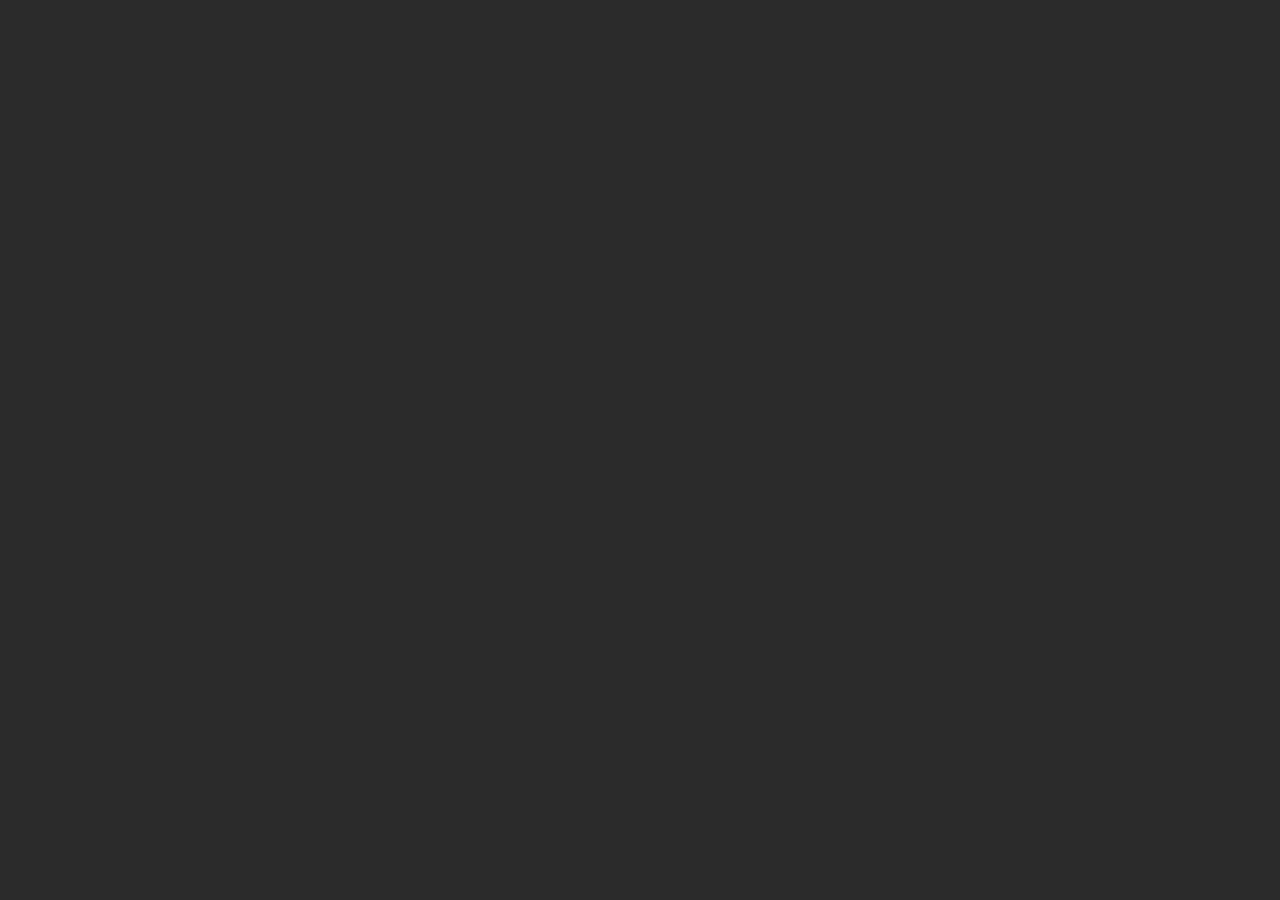
==== commit bfaaafc3: "noden boshlandi" ====
--- a/index.html
+++ b/index.html
@@ -1,760 +1,15 @@
-<!DOCTYPE html>
-<html lang="en">
-  <head>
-    <meta charset="UTF-8" />
-    <title>CodePen - Valorant Characters Banner</title>
-    <link
-      rel="stylesheet"
-      href="https://cdn.jsdelivr.net/npm/slick-carousel@1.8.1/slick/slick.min.css"
-    />
-    <link
-      rel="stylesheet"
-      href="https://db.onlinewebfonts.com/c/b2437a24f47a94383eb02858f8a4df97?family=Insomnia"
-    />
-    <link
-      rel="stylesheet"
-      href="https://db.onlinewebfonts.com/c/e7322a6673613ab13604fadda3d20e56?family=VALORANT"
-    />
-    <link rel="stylesheet" href="./css/style.css" />
-  </head>
-  <body>
-    <!-- partial:index.partial.html -->
-    <body>
-      <header class="header-section-main">
-        <div class="cursor"></div>
-        <div class="custom-container">
-          <div class="header-section-inner">
-            <div class="header-logo">
-              <a href="javascript:void(0);">
-                <img
-                  src="https://www.yudiz.com/codepen/valorant-characters/valorant.svg"
-                  class="cursor-scale small"
-                  alt="valorant-logo"
-                />
-              </a>
-            </div>
-            <div class="header-menu">
-              <ul>
-                <li class="active cursor-scale">
-                  <a href="javascript:void(0);">latest</a>
-                </li>
-                <li class="cursor-scale">
-                  <a href="javascript:void(0);">collection</a>
-                </li>
-                <li class="cursor-scale">
-                  <a href="javascript:void(0);">career</a>
-                </li>
-                <li class="cursor-scale">
-                  <a href="javascript:void(0);">soter</a>
-                </li>
-              </ul>
-            </div>
-            <div class="header-right-icon">
-              <a href="javascript:void(0);" class="cursor-scale"
-                ><img
-                  src="https://www.yudiz.com/codepen/valorant-characters/header-right-arrow.svg"
-                  alt="right-icon"
-              /></a>
-            </div>
-          </div>
-        </div>
-      </header>
-      <section class="banner-section-main">
-        <i class="rain"></i>
-        <i class="rain"></i>
-        <i class="rain"></i>
-        <i class="rain"></i>
-        <i class="rain"></i>
-        <i class="rain"></i>
-        <i class="rain"></i>
-        <i class="rain"></i>
-        <i class="rain"></i>
-        <i class="rain"></i>
-        <i class="rain"></i>
-        <i class="rain"></i>
-        <i class="rain"></i>
-        <i class="rain"></i>
-        <i class="rain"></i>
-        <i class="rain"></i>
-        <i class="rain"></i>
-        <i class="rain"></i>
-        <i class="rain"></i>
-        <i class="rain"></i>
-        <i class="rain"></i>
-        <i class="rain"></i>
-        <i class="rain"></i>
-        <i class="rain"></i>
-        <i class="rain"></i>
-        <i class="rain"></i>
-        <i class="rain"></i>
-        <i class="rain"></i>
-        <i class="rain"></i>
-        <i class="rain"></i>
-        <i class="rain"></i>
-        <i class="rain"></i>
-        <i class="rain"></i>
-        <i class="rain"></i>
-        <i class="rain"></i>
-        <i class="rain"></i>
-        <i class="rain"></i>
-        <i class="rain"></i>
-        <i class="rain"></i>
-        <i class="rain"></i>
-        <i class="rain"></i>
-        <i class="rain"></i>
-        <i class="rain"></i>
-        <i class="rain"></i>
-        <i class="rain"></i>
-        <i class="rain"></i>
-        <i class="rain"></i>
-        <i class="rain"></i>
-        <i class="rain"></i>
-        <i class="rain"></i>
-        <i class="rain"></i>
-        <i class="rain"></i>
-        <i class="rain"></i>
-        <i class="rain"></i>
-        <i class="rain"></i>
-        <i class="rain"></i>
-        <i class="rain"></i>
-        <i class="rain"></i>
-        <i class="rain"></i>
-        <i class="rain"></i>
-        <i class="rain"></i>
-        <i class="rain"></i>
-        <i class="rain"></i>
-        <i class="rain"></i>
-        <i class="rain"></i>
-        <i class="rain"></i>
-        <i class="rain"></i>
-        <i class="rain"></i>
-        <i class="rain"></i>
-        <i class="rain"></i>
-        <i class="rain"></i>
-        <i class="rain"></i>
-        <i class="rain"></i>
-        <i class="rain"></i>
-        <i class="rain"></i>
-        <i class="rain"></i>
-        <i class="rain"></i>
-        <i class="rain"></i>
-        <i class="rain"></i>
-        <i class="rain"></i>
-        <i class="rain"></i>
-        <i class="rain"></i>
-        <i class="rain"></i>
-        <i class="rain"></i>
-        <i class="rain"></i>
-        <i class="rain"></i>
-        <i class="rain"></i>
-        <i class="rain"></i>
-        <i class="rain"></i>
-        <i class="rain"></i>
-        <i class="rain"></i>
-        <i class="rain"></i>
-        <i class="rain"></i>
-        <i class="rain"></i>
-        <i class="rain"></i>
-        <i class="rain"></i>
-        <i class="rain"></i>
-        <i class="rain"></i>
-        <i class="rain"></i>
-        <i class="rain"></i>
-        <i class="rain"></i>
-        <i class="rain"></i>
-        <i class="rain"></i>
-        <i class="rain"></i>
-        <i class="rain"></i>
-        <i class="rain"></i>
-        <i class="rain"></i>
-        <i class="rain"></i>
-        <i class="rain"></i>
-        <i class="rain"></i>
-        <i class="rain"></i>
-        <i class="rain"></i>
-        <i class="rain"></i>
-        <i class="rain"></i>
-        <i class="rain"></i>
-        <i class="rain"></i>
-        <i class="rain"></i>
-        <i class="rain"></i>
-        <i class="rain"></i>
-        <i class="rain"></i>
-        <i class="rain"></i>
-        <i class="rain"></i>
-        <i class="rain"></i>
-        <i class="rain"></i>
-        <i class="rain"></i>
-        <i class="rain"></i>
-        <i class="rain"></i>
-        <i class="rain"></i>
-        <i class="rain"></i>
-        <i class="rain"></i>
-        <i class="rain"></i>
-        <i class="rain"></i>
-        <i class="rain"></i>
-        <i class="rain"></i>
-        <i class="rain"></i>
-        <i class="rain"></i>
-        <i class="rain"></i>
-        <i class="rain"></i>
-        <i class="rain"></i>
-        <i class="rain"></i>
-        <i class="rain"></i>
-        <i class="rain"></i>
-        <i class="rain"></i>
-        <i class="rain"></i>
-        <i class="rain"></i>
-        <i class="rain"></i>
-        <i class="rain"></i>
-        <i class="rain"></i>
-        <i class="rain"></i>
-        <i class="rain"></i>
-        <i class="rain"></i>
-        <i class="rain"></i>
-        <i class="rain"></i>
-        <i class="rain"></i>
-        <i class="rain"></i>
-        <i class="rain"></i>
-        <i class="rain"></i>
-        <i class="rain"></i>
-        <i class="rain"></i>
-        <i class="rain"></i>
-        <i class="rain"></i>
-        <i class="rain"></i>
-        <i class="rain"></i>
-        <i class="rain"></i>
-        <i class="rain"></i>
-        <i class="rain"></i>
-        <i class="rain"></i>
-        <i class="rain"></i>
-        <i class="rain"></i>
-        <i class="rain"></i>
-        <i class="rain"></i>
-        <i class="rain"></i>
-        <i class="rain"></i>
-        <i class="rain"></i>
-        <i class="rain"></i>
-        <i class="rain"></i>
-        <i class="rain"></i>
-        <i class="rain"></i>
-        <i class="rain"></i>
-        <i class="rain"></i>
-        <i class="rain"></i>
-        <i class="rain"></i>
-        <i class="rain"></i>
-        <i class="rain"></i>
-        <i class="rain"></i>
-        <i class="rain"></i>
-        <i class="rain"></i>
-        <i class="rain"></i>
-        <i class="rain"></i>
-        <i class="rain"></i>
-        <i class="rain"></i>
-        <i class="rain"></i>
-        <i class="rain"></i>
-        <i class="rain"></i>
-        <i class="rain"></i>
-        <i class="rain"></i>
-        <i class="rain"></i>
-        <i class="rain"></i>
-        <i class="rain"></i>
-        <i class="rain"></i>
-        <i class="rain"></i>
-        <i class="rain"></i>
-        <i class="rain"></i>
-        <i class="rain"></i>
-        <i class="rain"></i>
-        <i class="rain"></i>
-        <i class="rain"></i>
-        <i class="rain"></i>
-        <i class="rain"></i>
-        <i class="rain"></i>
-        <i class="rain"></i>
-        <i class="rain"></i>
-        <i class="rain"></i>
-        <i class="rain"></i>
-        <i class="rain"></i>
-        <i class="rain"></i>
-        <i class="rain"></i>
-        <i class="rain"></i>
-        <i class="rain"></i>
-        <i class="rain"></i>
-        <i class="rain"></i>
-
-        <div class="banner-section-inner">
-          <div
-            class="banner-section-loop"
-            style="
-              background-image: url('https://www.yudiz.com/codepen/valorant-characters/omen.jpg');
-            "
-          >
-            <div class="banner-left-vertical-main">
-              <h6>BIND PERSONALIZADA</h6>
-              <img
-                src="https://www.yudiz.com/codepen/valorant-characters/gl-logo-first.svg"
-                class="gl-logo-img"
-              />
-            </div>
-            <div class="banner-main-img">
-              <div class="main-img scene">
-                <img
-                  src="https://www.yudiz.com/codepen/valorant-characters/banner-main-1.svg"
-                  alt="banner-img-1"
-                  class="layer img-responsive"
-                  data-depth="0.2"
-                />
-              </div>
-            </div>
-            <div class="banner-content-main">
-              <h5>Controlador</h5>
-              <h1>Omen</h1>
-              <div class="controller-box-section">
-                <div class="controller-box-img">
-                  <img
-                    src="https://www.yudiz.com/codepen/valorant-characters/subtract.svg"
-                    alt="controller-img"
-                  />
-                </div>
-                <div class="controller-box-content">
-                  <h5>CONTROLLER</h5>
-                  <p>
-                    A phantom of a memory, Omen hunts in the shadows. He renders
-                    enemies blind, teleports across the field, then lets
-                    paranoia take hold as his foe scrambles to learn where he
-                    might strike next.
-                  </p>
-                </div>
-              </div>
-              <div class="controller-icons-main">
-                <div class="controller-icons-inner">
-                  <div class="controller-img">
-                    <img
-                      src="https://www.yudiz.com/codepen/valorant-characters/q-first-icon.svg"
-                      alt=""
-                    />
-                  </div>
-                  <p>q</p>
-                </div>
-                <div class="controller-icons-inner">
-                  <div class="controller-img">
-                    <img
-                      src="https://www.yudiz.com/codepen/valorant-characters/e-first-icon.svg"
-                      alt=""
-                    />
-                  </div>
-                  <p>e</p>
-                </div>
-                <div class="controller-icons-inner">
-                  <div class="controller-img">
-                    <img
-                      src="https://www.yudiz.com/codepen/valorant-characters/c-first-icon.svg"
-                      alt=""
-                    />
-                  </div>
-                  <p>c</p>
-                </div>
-                <div class="controller-icons-inner">
-                  <div class="controller-img">
-                    <img
-                      src="https://www.yudiz.com/codepen/valorant-characters/x-first-icon.svg"
-                      alt=""
-                    />
-                  </div>
-                  <p>x</p>
-                </div>
-              </div>
-              <div class="view-contract-btn-main cursor-scale">
-                <a href="#" class="view-contract-btn">view contract</a>
-              </div>
-            </div>
-          </div>
-          <div
-            class="banner-section-loop"
-            style="
-              background-image: url('https://www.yudiz.com/codepen/valorant-characters/phoenix.jpg');
-            "
-          >
-            <div class="banner-left-vertical-main">
-              <h6>BIND PERSONALIZADA</h6>
-              <img
-                src="https://www.yudiz.com/codepen/valorant-characters/gl-logo-second.svg"
-                class="gl-logo-img"
-              />
-            </div>
-            <div class="banner-main-img">
-              <div class="main-img scene">
-                <img
-                  src="https://www.yudiz.com/codepen/valorant-characters/banner-main-2.svg"
-                  alt="banner-img-1"
-                  class="layer img-responsive"
-                  data-depth="0.2"
-                />
-              </div>
-            </div>
-            <div class="banner-content-main">
-              <h5>duelist</h5>
-              <h1>Phoenix</h1>
-              <div class="controller-box-section">
-                <div class="controller-box-img">
-                  <img
-                    src="https://www.yudiz.com/codepen/valorant-characters/subtract-second.svg"
-                    alt="controller-img"
-                  />
-                </div>
-                <div class="controller-box-content">
-                  <h5>CONTROLLER</h5>
-                  <p>
-                    A phantom of a memory, Omen hunts in the shadows. He renders
-                    enemies blind, teleports across the field, then lets
-                    paranoia take hold as his foe scrambles to learn where he
-                    might strike next.
-                  </p>
-                </div>
-              </div>
-              <div class="controller-icons-main">
-                <div class="controller-icons-inner">
-                  <div class="controller-img">
-                    <img
-                      src="https://www.yudiz.com/codepen/valorant-characters/q-second-icon.svg"
-                      alt=""
-                    />
-                  </div>
-                  <p>q</p>
-                </div>
-                <div class="controller-icons-inner">
-                  <div class="controller-img">
-                    <img
-                      src="https://www.yudiz.com/codepen/valorant-characters/e-second-icon.svg"
-                      alt=""
-                    />
-                  </div>
-                  <p>e</p>
-                </div>
-                <div class="controller-icons-inner">
-                  <div class="controller-img">
-                    <img
-                      src="https://www.yudiz.com/codepen/valorant-characters/c-second-icon.svg"
-                      alt=""
-                    />
-                  </div>
-                  <p>c</p>
-                </div>
-                <div class="controller-icons-inner">
-                  <div class="controller-img">
-                    <img
-                      src="https://www.yudiz.com/codepen/valorant-characters/x-second-icon.svg"
-                      alt=""
-                    />
-                  </div>
-                  <p>x</p>
-                </div>
-              </div>
-              <div class="view-contract-btn-main cursor-scale">
-                <a href="#" class="view-contract-btn">view contract</a>
-              </div>
-            </div>
-          </div>
-          <div
-            class="banner-section-loop"
-            style="
-              background-image: url('https://www.yudiz.com/codepen/valorant-characters/viper.jpg');
-            "
-          >
-            <div class="banner-left-vertical-main">
-              <h6>BIND PERSONALIZADA</h6>
-              <img
-                src="https://www.yudiz.com/codepen/valorant-characters/gl-logo-third.svg"
-                class="gl-logo-img"
-              />
-            </div>
-            <div class="banner-main-img">
-              <div class="main-img scene">
-                <img
-                  src="https://www.yudiz.com/codepen/valorant-characters/banner-main-3.svg"
-                  alt="banner-img-3"
-                  class="layer img-responsive"
-                  data-depth="0.2"
-                />
-              </div>
-            </div>
-            <div class="banner-content-main">
-              <h5>Controlador</h5>
-              <h1>VIper</h1>
-              <div class="controller-box-section">
-                <div class="controller-box-img">
-                  <img
-                    src="https://www.yudiz.com/codepen/valorant-characters/subtract-third.svg "
-                    alt="controller-img"
-                  />
-                </div>
-                <div class="controller-box-content">
-                  <h5>CONTROLLER</h5>
-                  <p>
-                    A phantom of a memory, Omen hunts in the shadows. He renders
-                    enemies blind, teleports across the field, then lets
-                    paranoia take hold as his foe scrambles to learn where he
-                    might strike next.
-                  </p>
-                </div>
-              </div>
-              <div class="controller-icons-main">
-                <div class="controller-icons-inner">
-                  <div class="controller-img">
-                    <img
-                      src="https://www.yudiz.com/codepen/valorant-characters/q-third-icon.svg"
-                      alt=""
-                    />
-                  </div>
-                  <p>q</p>
-                </div>
-                <div class="controller-icons-inner">
-                  <div class="controller-img">
-                    <img
-                      src="https://www.yudiz.com/codepen/valorant-characters/e-third-icon.svg"
-                      alt=""
-                    />
-                  </div>
-                  <p>e</p>
-                </div>
-                <div class="controller-icons-inner">
-                  <div class="controller-img">
-                    <img
-                      src="https://www.yudiz.com/codepen/valorant-characters/c-third-icon.svg"
-                      alt=""
-                    />
-                  </div>
-                  <p>c</p>
-                </div>
-                <div class="controller-icons-inner">
-                  <div class="controller-img">
-                    <img
-                      src="https://www.yudiz.com/codepen/valorant-characters/x-third-icon.svg"
-                      alt=""
-                    />
-                  </div>
-                  <p>x</p>
-                </div>
-              </div>
-              <div class="view-contract-btn-main cursor-scale">
-                <a href="#" class="view-contract-btn">view contract</a>
-              </div>
-            </div>
-          </div>
-          <div
-            class="banner-section-loop"
-            style="
-              background-image: url('https://www.yudiz.com/codepen/valorant-characters/omen.jpg');
-            "
-          >
-            <div class="banner-left-vertical-main">
-              <h6>BIND PERSONALIZADA</h6>
-              <img
-                src="https://www.yudiz.com/codepen/valorant-characters/gl-logo-first.svg"
-                class="gl-logo-img"
-              />
-            </div>
-            <div class="banner-main-img">
-              <div class="main-img scene">
-                <img
-                  src="https://www.yudiz.com/codepen/valorant-characters/banner-main-1.svg"
-                  alt="banner-img-1"
-                  class="layer img-responsive"
-                  data-depth="0.2"
-                />
-              </div>
-            </div>
-            <div class="banner-content-main">
-              <h5>Controlador</h5>
-              <h1>Omen</h1>
-              <div class="controller-box-section">
-                <div class="controller-box-img">
-                  <img
-                    src="https://www.yudiz.com/codepen/valorant-characters/subtract.svg"
-                    alt="controller-img"
-                  />
-                </div>
-                <div class="controller-box-content">
-                  <h5>CONTROLLER</h5>
-                  <p>
-                    A phantom of a memory, Omen hunts in the shadows. He renders
-                    enemies blind, teleports across the field, then lets
-                    paranoia take hold as his foe scrambles to learn where he
-                    might strike next.
-                  </p>
-                </div>
-              </div>
-              <div class="controller-icons-main">
-                <div class="controller-icons-inner">
-                  <div class="controller-img">
-                    <img
-                      src="https://www.yudiz.com/codepen/valorant-characters/q-first-icon.svg"
-                      alt=""
-                    />
-                  </div>
-                  <p>q</p>
-                </div>
-                <div class="controller-icons-inner">
-                  <div class="controller-img">
-                    <img
-                      src="https://www.yudiz.com/codepen/valorant-characters/e-first-icon.svg"
-                      alt=""
-                    />
-                  </div>
-                  <p>e</p>
-                </div>
-                <div class="controller-icons-inner">
-                  <div class="controller-img">
-                    <img
-                      src="https://www.yudiz.com/codepen/valorant-characters/c-first-icon.svg"
-                      alt=""
-                    />
-                  </div>
-                  <p>c</p>
-                </div>
-                <div class="controller-icons-inner">
-                  <div class="controller-img">
-                    <img
-                      src="https://www.yudiz.com/codepen/valorant-characters/x-first-icon.svg"
-                      alt=""
-                    />
-                  </div>
-                  <p>x</p>
-                </div>
-              </div>
-              <div class="view-contract-btn-main cursor-scale">
-                <a href="#" class="view-contract-btn">view contract</a>
-              </div>
-            </div>
-          </div>
-          <div
-            class="banner-section-loop"
-            style="
-              background-image: url('https://www.yudiz.com/codepen/valorant-characters/phoenix.jpg');
-            "
-          >
-            <div class="banner-left-vertical-main">
-              <h6>BIND PERSONALIZADA</h6>
-              <img
-                src="https://www.yudiz.com/codepen/valorant-characters/gl-logo-second.svg"
-                class="gl-logo-img"
-              />
-            </div>
-            <div class="banner-main-img">
-              <div class="main-img scene">
-                <img
-                  src="https://www.yudiz.com/codepen/valorant-characters/banner-main-2.svg"
-                  alt="banner-img-1"
-                  class="layer img-responsive"
-                  data-depth="0.2"
-                />
-              </div>
-            </div>
-            <div class="banner-content-main">
-              <h5>duelist</h5>
-              <h1>Phoenix</h1>
-              <div class="controller-box-section">
-                <div class="controller-box-img">
-                  <img
-                    src="https://www.yudiz.com/codepen/valorant-characters/subtract-second.svg"
-                    alt="controller-img"
-                  />
-                </div>
-                <div class="controller-box-content">
-                  <h5>CONTROLLER</h5>
-                  <p>
-                    A phantom of a memory, Omen hunts in the shadows. He renders
-                    enemies blind, teleports across the field, then lets
-                    paranoia take hold as his foe scrambles to learn where he
-                    might strike next.
-                  </p>
-                </div>
-              </div>
-              <div class="controller-icons-main">
-                <div class="controller-icons-inner">
-                  <div class="controller-img">
-                    <img
-                      src="https://www.yudiz.com/codepen/valorant-characters/q-second-icon.svg"
-                      alt=""
-                    />
-                  </div>
-                  <p>q</p>
-                </div>
-                <div class="controller-icons-inner">
-                  <div class="controller-img">
-                    <img
-                      src="https://www.yudiz.com/codepen/valorant-characters/e-second-icon.svg"
-                      alt=""
-                    />
-                  </div>
-                  <p>e</p>
-                </div>
-                <div class="controller-icons-inner">
-                  <div class="controller-img">
-                    <img
-                      src="https://www.yudiz.com/codepen/valorant-characters/c-second-icon.svg"
-                      alt=""
-                    />
-                  </div>
-                  <p>c</p>
-                </div>
-                <div class="controller-icons-inner">
-                  <div class="controller-img">
-                    <img
-                      src="https://www.yudiz.com/codepen/valorant-characters/x-second-icon.svg"
-                      alt=""
-                    />
-                  </div>
-                  <p>x</p>
-                </div>
-              </div>
-              <div class="view-contract-btn-main cursor-scale">
-                <a href="#" class="view-contract-btn">view contract</a>
-              </div>
-            </div>
-          </div>
-        </div>
-        <div class="controller-right-icons-main">
-          <div class="controller-right-icons-inner">
-            <div>
-              <img
-                src="https://www.yudiz.com/codepen/valorant-characters/right-icon-1.svg"
-                alt=""
-              />
-            </div>
-            <div>
-              <img
-                src="https://www.yudiz.com/codepen/valorant-characters/right-icon-3.svg"
-                alt=""
-              />
-            </div>
-            <div>
-              <img
-                src="https://www.yudiz.com/codepen/valorant-characters/right-icon-4.svg"
-                alt=""
-              />
-            </div>
-            <div>
-              <img
-                src="https://www.yudiz.com/codepen/valorant-characters/right-icon-1.svg"
-                alt=""
-              />
-            </div>
-            <div>
-              <img
-                src="https://www.yudiz.com/codepen/valorant-characters/right-icon-3.svg"
-                alt=""
-              />
-            </div>
-          </div>
-        </div>
-      </section>
-    </body>
-    <!-- partial -->
-    <script src="https://code.jquery.com/jquery-3.7.1.min.js"></script>
-    <script src="https://cdn.jsdelivr.net/npm/slick-carousel@1.8.1/slick/slick.min.js"></script>
-    <script src="https://cdnjs.cloudflare.com/ajax/libs/gsap/3.12.2/gsap.min.js"></script>
-    <script src="https://cdnjs.cloudflare.com/ajax/libs/parallax/3.1.0/parallax.min.js"></script>
-    <script src="./js/script.js"></script>
-  </body>
+<!DOCTYPE html>
+<html lang="en">
+<head>
+    <meta charset="UTF-8">
+    <meta name="viewport" content="width=device-width, initial-scale=1.0">
+    <title>muhammadxoja - bosh sahifa</title>
+    <link rel="stylesheet" href="./css/style.css">
+</head>
+<body>
+    
+
+    
+    <script src="./js/my.js"></script>
+</body>
 </html>--- a/css/style.css
+++ b/css/style.css
@@ -1,3722 +1,9 @@
-* {
-  padding: 0;
-  margin: 0;
-  box-sizing: border-box;
-  -webkit-box-sizing: border-box;
-  -moz-box-sizing: border-box;
-}
-:root {
-  --white: #ffffff;
-  --black: #000000;
-  --light-t1: #ccc4ed;
-  --text-color-1: rgba(187, 177, 231, 0.62);
-  --text-color-2: rgba(154, 119, 35, 1);
-  --text-color-3: rgba(3, 140, 54, 1);
-  --text-color-4: #a395df;
-  --text-color-5: #9f91de;
-  --text-color-6: #826dff;
-  --text-color-7: #9a7723;
-  --text-color-8: #eaa742;
-  --text-color-9: #e9a742;
-  --text-color-10: #c4893b;
-  --text-color-11: #ffe0b7;
-  --text-color-12: #dfa650;
-  --text-color-13: #ffca79;
-  --border-color-2: #6b5536;
-  --text-color-14: #038c36;
-  --text-color-15: #04bc49;
-  --text-color-16: #01ab3f;
-  --text-color-17: #d4ffe4;
-}
-body {
-  font-family: "VALORANT";
-  font-size: 12px;
-  line-height: 18px;
-  font-weight: 400;
-  font-style: normal;
-  width: 100%;
-  height: 100%;
-  padding: 0;
-  margin: auto;
-  max-width: 2560px;
-  background: var(--white);
-  color: var(--text-color-1);
-}
-a {
-  text-decoration: none;
-  outline: none;
-  color: var(--text-color-1);
-  cursor: pointer;
-}
-a:hover {
-  color: var(--text-color-1);
-}
-a,
-a:active,
-a:focus {
-  outline: none;
-  text-decoration: none;
-}
-img {
-  border: none;
-  max-width: 100%;
-  height: 100%;
-  object-fit: cover;
-  object-position: center center;
-}
-ul,
-li {
-  padding: 0;
-  margin: 0;
-}
-
-.custom-container {
-  padding: 0 32px;
-  margin: 0 auto;
-}
-
-h1 {
-  font-family: "Insomnia", sans-serif;
-  font-size: 86px;
-  font-style: normal;
-  font-weight: 400;
-  line-height: 104px;
-  letter-spacing: 5.16px;
-  background: linear-gradient(180deg, #6d4be7 0%, #998be5 90%);
-  background-clip: text;
-  -webkit-background-clip: text;
-  -webkit-text-fill-color: transparent;
-}
-h5 {
-  font-size: 18px;
-  font-style: normal;
-  font-weight: 400;
-  line-height: 22px;
-  letter-spacing: 10.8px;
-  color: var(--text-color-5);
-  text-transform: uppercase;
-}
-h6 {
-  font-size: 14px;
-  font-style: normal;
-  font-weight: 400;
-  line-height: 20px;
-  letter-spacing: 18.48px;
-  color: var(--text-color-4);
-}
-
-/* -- Common Element CSS End -- */
-
-/* -- Cursor CSS Start -- */
-
-.cursor {
-  position: fixed;
-  width: 40px;
-  height: 40px;
-  margin-left: -20px;
-  margin-top: -20px;
-  border-radius: 50%;
-  border: 2px solid var(--text-color-6);
-  transition: transform 0.3s ease;
-  transform-origin: center center;
-  pointer-events: none;
-  z-index: 1000;
-}
-.header-section-orange .cursor {
-  border: 2px solid var(--text-color-10);
-}
-.header-section-green .cursor {
-  border: 2px solid var(--text-color-14);
-}
-.grow,
-.grow-small {
-  transform: scale(2);
-  background: var(--white);
-  opacity: 0.5;
-}
-.grow-small {
-  transform: scale(2);
-}
-
-/* -- Cursor CSS End -- */
-
-/* -- Header Section CSS Start -- */
-
-.header-section-main {
-  position: fixed;
-  padding-top: 40px;
-  width: 100%;
-  z-index: 99;
-}
-.header-section-inner {
-  display: flex;
-  justify-content: space-between;
-}
-.header-logo {
-  flex-shrink: 0;
-}
-.header-logo img {
-  width: 60px;
-  height: 60px;
-}
-.header-menu {
-  width: 80%;
-}
-.header-menu ul {
-  display: flex;
-  gap: 90px;
-  justify-content: end;
-  list-style: none;
-}
-
-.header-menu ul li a {
-  position: relative;
-  font-size: 16px;
-  line-height: 20px;
-  font-weight: 400;
-  text-transform: uppercase;
-  font-style: normal;
-  color: var(--text-color-1);
-  display: inline-block;
-  transition: 0.3s;
-  -webkit-transition: 0.3s;
-}
-.header-menu ul li a:hover,
-.header-menu ul li.active a {
-  color: var(--light-t1);
-}
-.header-menu ul li a:hover:after,
-.header-menu ul li.active a:after {
-  transform: translate(-50%, 0);
-  -webkit-transform: translate(-50%, 0);
-  opacity: 1;
-}
-.header-menu ul li a:after {
-  content: "";
-  position: absolute;
-  bottom: -50px;
-  left: 50%;
-  display: block;
-  background: url("https://www.yudiz.com/codepen/valorant-characters/menu-hover-icon.svg")
-    center center / cover;
-  width: 70px;
-  height: 70px;
-  transform: translate(-50%, 30px);
-  -webkit-transform: translate(-50%, 30px);
-  transition: 0.3s;
-  -webkit-transition: 0.3s;
-  opacity: 0;
-}
-
-.header-right-icon {
-  flex-shrink: 0;
-}
-.header-right-icon img {
-  width: 21px;
-  height: 8px;
-}
-
-.header-section-orange .header-logo img {
-  filter: hue-rotate(160deg);
-}
-.header-section-orange .header-menu ul li a {
-  color: var(--text-color-7);
-}
-.header-section-orange .header-right-icon img {
-  filter: hue-rotate(141deg);
-}
-.header-section-orange .header-menu ul li a:after {
-  background: url(https://www.yudiz.com/codepen/valorant-characters/menu-hover-icon-2.svg)
-    center center / cover;
-}
-.header-section-orange .header-menu ul li a:hover,
-.header-section-orange .header-menu ul li.active a {
-  color: var(--text-color-8);
-}
-
-.header-section-green .header-logo img {
-  filter: hue-rotate(197deg);
-}
-.header-section-green .header-menu ul li a {
-  color: var(--text-color-14);
-}
-.header-section-green .header-right-icon img {
-  filter: hue-rotate(217deg);
-}
-.header-section-green .header-menu ul li a:after {
-  background: url(https://www.yudiz.com/codepen/valorant-characters/menu-hover-icon-3.svg)
-    center center / cover;
-}
-.header-section-green .header-menu ul li a:hover,
-.header-section-green .header-menu ul li.active a {
-  color: var(--text-color-14);
-}
-
-/* -- Header Section CSS End -- */
-
-/* -- Banner Section CSS Start -- */
-
-.banner-section-main {
-  position: relative;
-  z-index: 9;
-  overflow: hidden;
-}
-.banner-section-main .banner-section-loop {
-  position: relative;
-  padding-top: 42px;
-  display: flex;
-  align-items: center;
-  background: no-repeat top center / 100% 100%;
-  width: 100%;
-  height: 100vh;
-  gap: 20px;
-}
-.banner-left-vertical-main {
-  width: calc(7% - 6.66px);
-  display: flex;
-  flex-direction: column;
-  align-items: center;
-  gap: 10px;
-  margin-top: 40px;
-}
-.banner-main-img {
-  width: calc(53% - 6.66px);
-  align-self: end;
-  max-height: 865px;
-}
-.banner-content-main {
-  width: calc(28% - 6.66px);
-  padding-top: 70px;
-}
-.controller-right-icons-main {
-  width: calc(12% - 15px);
-  padding-right: 15px;
-  position: absolute;
-  top: 50%;
-  right: 0;
-  transform: translateY(-50%);
-  -webkit-transform: translateY(-50%);
-  z-index: 9999;
-}
-.controller-right-icons-main img {
-  width: 62px;
-  height: 62px;
-  margin-left: auto;
-  margin-bottom: 34px;
-  cursor: pointer;
-  transition: 0.3s;
-  -webkit-transition: 0.3s;
-}
-.controller-right-icons-main .slick-track {
-  width: 100% !important;
-  display: flex;
-  flex-wrap: wrap;
-}
-.controller-right-icons-main .slick-slide {
-  width: 100%;
-}
-
-.banner-left-vertical-main h6 {
-  writing-mode: vertical-rl;
-  text-orientation: mixed;
-}
-.banner-left-vertical-main img {
-  width: 70px;
-  height: 70px;
-}
-.banner-content-main h5 {
-  padding-bottom: 12px;
-}
-.banner-section-loop .banner-content-main h1 {
-  display: inline-flex;
-  padding-bottom: 28px;
-}
-
-.controller-box-section {
-  border: 1px solid var(--text-color-6);
-  background: linear-gradient(
-    180deg,
-    rgba(68, 45, 142, 0.2) 0%,
-    rgba(82, 51, 180, 0.09) 100%
-  );
-  padding: 19.771px 22.218px 20.229px 22.799px;
-  display: flex;
-  gap: 15px;
-  margin-bottom: 14px;
-}
-.controller-box-img {
-  width: 50px;
-  height: 50px;
-  flex-shrink: 0;
-}
-.banner-content-main .controller-box-content h5 {
-  letter-spacing: normal;
-  padding-bottom: 6px;
-}
-.controller-icons-main {
-  display: flex;
-  gap: 18px;
-  padding-bottom: 45px;
-}
-.controller-icons-inner {
-  border: 1px solid var(--text-color-6);
-  flex: 1;
-}
-.controller-img {
-  padding: 18px;
-  text-align: center;
-}
-.controller-img img {
-  aspect-ratio: 1/1;
-  width: 100%;
-  height: 100%;
-  margin: 0 auto;
-}
-.controller-icons-inner p {
-  font-size: 14px;
-  line-height: 16px;
-  color: #bbb1e7;
-  text-transform: uppercase;
-  text-align: center;
-  padding: 3px;
-  border-top: 1px solid var(--text-color-6);
-  background: linear-gradient(
-    180deg,
-    rgba(68, 45, 142, 0.2) 0%,
-    rgba(82, 51, 180, 0.09) 100%
-  );
-}
-.banner-section-loop .view-contract-btn-main {
-  position: relative;
-  display: block;
-  background: url("https://www.yudiz.com/codepen/valorant-characters/button-bg.svg")
-    no-repeat center center / cover;
-  width: 285px;
-  height: 65px;
-  z-index: 1;
-  cursor: pointer;
-}
-.banner-section-loop .view-contract-btn-main a {
-  font-size: 18px;
-  line-height: 22px;
-  text-transform: uppercase;
-  color: #ccc4ed;
-  position: absolute;
-  top: 50%;
-  left: 40%;
-  transform: translate(-50%, -50%);
-  -webkit-transform: translate(-50%, -50%);
-  display: block;
-}
-.banner-main-img .main-img {
-  position: relative;
-  padding-top: 78%;
-  width: 100%;
-  z-index: 1;
-  transition: 0.3s;
-  -webkit-transition: 0.3s;
-  transform: translate(-50%, 10%) !important;
-  -webkit-transform: translate(-50%, 10%) !important;
-  left: 65%;
-}
-.banner-main-img .main-img.character-animation {
-  animation: character-animation 2s ease-in-out 1;
-}
-.banner-main-img img {
-  position: absolute !important;
-  bottom: 0;
-  left: 50%;
-  transform: translateX(-50%);
-  -webkit-transform: translateX(-50%);
-  height: 100%;
-  display: block;
-}
-
-.controller-right-icons-main .slick-current.slick-active img,
-.controller-right-icons-main .slick-active img:hover {
-  filter: drop-shadow(6px 6px 6px var(--text-color-4));
-}
-.controller-right-icons-main .slick-current.slick-active:nth-child(3n + 2) img,
-.controller-right-icons-main .slick-active:nth-child(3n + 2) img:hover {
-  filter: drop-shadow(6px 6px 6px var(--text-color-12));
-}
-.controller-right-icons-main .slick-current.slick-active:nth-child(3n + 3) img,
-.controller-right-icons-main .slick-active:nth-child(3n + 3) img:hover {
-  filter: drop-shadow(6px 6px 6px var(--text-color-14));
-}
-
-/* -- Banner Section CSS End -- */
-
-/* -- Second Slide CSS Start -- */
-
-.banner-loop-second .banner-left-vertical-main h6 {
-  color: var(--text-color-7);
-}
-.banner-loop-second .banner-content-main h5 {
-  color: var(--text-color-7);
-}
-.banner-loop-second .controller-box-content h5 {
-  color: var(--text-color-9);
-}
-.banner-loop-second .controller-box-content p {
-  color: var(--text-color-10);
-}
-.banner-loop-second .controller-box-section {
-  border: 1px solid var(--border-color-2);
-  background: linear-gradient(
-    180deg,
-    rgba(101, 75, 37, 0.13) 0%,
-    rgba(246, 186, 98, 0.05) 100%
-  );
-}
-.banner-loop-second .controller-icons-inner {
-  border: 1px solid var(--border-color-2);
-}
-.banner-loop-second .controller-icons-inner p {
-  border-top: 1px solid var(--border-color-2);
-  background: linear-gradient(
-    180deg,
-    rgba(130, 99, 55, 0.13) 0%,
-    rgba(221, 170, 95, 0.17) 100%
-  );
-  color: var(--text-color-10);
-}
-.banner-loop-second .view-contract-btn-main {
-  background-image: url("https://www.yudiz.com/codepen/valorant-characters/button-bg-2.svg");
-}
-.banner-loop-second .view-contract-btn-main a {
-  color: var(--text-color-11);
-}
-.banner-loop-second .banner-content-main h1 {
-  background: linear-gradient(
-    180deg,
-    var(--text-color-12) 0%,
-    var(--text-color-13) 90%
-  );
-  background-clip: text;
-  -webkit-background-clip: text;
-  -webkit-text-fill-color: transparent;
-}
-.banner-loop-second .controller-right-icons-main img {
-  filter: hue-rotate(358deg);
-  -webkit-filter: hue-rotate(358deg);
-}
-
-/* -- Second Slide CSS End -- */
-
-/* -- Third Slide CSS Start -- */
-
-.banner-loop-third .banner-left-vertical-main h6 {
-  color: var(--text-color-14);
-}
-.banner-loop-third .banner-content-main h5 {
-  color: var(--text-color-14);
-}
-.banner-loop-third .banner-content-main h1 {
-  background: linear-gradient(
-    180deg,
-    var(--text-color-15) 0%,
-    var(--text-color-14) 90%
-  );
-  background-clip: text;
-  -webkit-background-clip: text;
-  -webkit-text-fill-color: transparent;
-}
-.banner-loop-third .controller-box-content p {
-  color: var(--text-color-14);
-}
-.banner-loop-third .controller-box-section {
-  border: 1px solid var(--text-color-14);
-  background: linear-gradient(
-    180deg,
-    rgba(2, 157, 56, 0.08) 0%,
-    rgba(6, 167, 61, 0.05) 100%
-  );
-}
-.banner-loop-third .controller-icons-inner {
-  border: 1px solid var(--text-color-16);
-}
-.banner-loop-third .controller-icons-inner p {
-  border-top: 1px solid rgba(1, 171, 63, 0);
-  background: linear-gradient(
-    180deg,
-    rgba(2, 157, 56, 0.08) 0%,
-    rgba(6, 167, 61, 0.01) 100%
-  );
-  color: var(--text-color-14);
-}
-.banner-loop-third .view-contract-btn-main {
-  background-image: url("https://www.yudiz.com/codepen/valorant-characters/button-bg-3.svg");
-}
-.banner-loop-third .view-contract-btn-main a {
-  color: var(--text-color-17);
-}
-
-/* -- Third Slide CSS End -- */
-
-/* Rain Css Start -- */
-
-.rain {
-  background: white;
-  background: linear-gradient(
-    to bottom,
-    rgba(255, 255, 255, 0) 0%,
-    #ffffff 100%
-  );
-  height: 50px;
-  position: absolute;
-  width: 3px;
-  z-index: 9998;
-  opacity: 0;
-}
-.rain:nth-of-type(1) {
-  animation-name: rain-1;
-  animation-delay: 18s;
-  animation-duration: 9s;
-  animation-iteration-count: infinite;
-  left: 10%;
-  opacity: 0.53;
-  top: -75%;
-}
-@keyframes rain-1 {
-  from {
-    left: 10%;
-    opacity: 0.53;
-    top: -75%;
-  }
-  to {
-    opacity: 0;
-    top: 115%;
-  }
-}
-.rain:nth-of-type(2) {
-  animation-name: rain-2;
-  animation-delay: 8s;
-  animation-duration: 9s;
-  animation-iteration-count: infinite;
-  left: 76%;
-  opacity: 0.45;
-  top: -64%;
-}
-@keyframes rain-2 {
-  from {
-    left: 76%;
-    opacity: 0.45;
-    top: -64%;
-  }
-  to {
-    opacity: 0;
-    top: 104%;
-  }
-}
-.rain:nth-of-type(3) {
-  animation-name: rain-3;
-  animation-delay: 13s;
-  animation-duration: 5s;
-  animation-iteration-count: infinite;
-  left: 1%;
-  opacity: 0.38;
-  top: -62%;
-}
-@keyframes rain-3 {
-  from {
-    left: 1%;
-    opacity: 0.38;
-    top: -62%;
-  }
-  to {
-    opacity: 0;
-    top: 102%;
-  }
-}
-.rain:nth-of-type(4) {
-  animation-name: rain-4;
-  animation-delay: 0s;
-  animation-duration: 8s;
-  animation-iteration-count: infinite;
-  left: 73%;
-  opacity: 0.53;
-  top: -78%;
-}
-@keyframes rain-4 {
-  from {
-    left: 73%;
-    opacity: 0.53;
-    top: -78%;
-  }
-  to {
-    opacity: 0;
-    top: 118%;
-  }
-}
-.rain:nth-of-type(5) {
-  animation-name: rain-5;
-  animation-delay: 2s;
-  animation-duration: 9s;
-  animation-iteration-count: infinite;
-  left: 7%;
-  opacity: 0.45;
-  top: -53%;
-}
-@keyframes rain-5 {
-  from {
-    left: 7%;
-    opacity: 0.45;
-    top: -53%;
-  }
-  to {
-    opacity: 0;
-    top: 93%;
-  }
-}
-.rain:nth-of-type(6) {
-  animation-name: rain-6;
-  animation-delay: 1s;
-  animation-duration: 10s;
-  animation-iteration-count: infinite;
-  left: 33%;
-  opacity: 0.31;
-  top: -77%;
-}
-@keyframes rain-6 {
-  from {
-    left: 33%;
-    opacity: 0.31;
-    top: -77%;
-  }
-  to {
-    opacity: 0;
-    top: 117%;
-  }
-}
-.rain:nth-of-type(7) {
-  animation-name: rain-7;
-  animation-delay: 18s;
-  animation-duration: 9s;
-  animation-iteration-count: infinite;
-  left: 38%;
-  opacity: 0.39;
-  top: -51%;
-}
-@keyframes rain-7 {
-  from {
-    left: 38%;
-    opacity: 0.39;
-    top: -51%;
-  }
-  to {
-    opacity: 0;
-    top: 91%;
-  }
-}
-.rain:nth-of-type(8) {
-  animation-name: rain-8;
-  animation-delay: 16s;
-  animation-duration: 8s;
-  animation-iteration-count: infinite;
-  left: 37%;
-  opacity: 0.45;
-  top: -79%;
-}
-@keyframes rain-8 {
-  from {
-    left: 37%;
-    opacity: 0.45;
-    top: -79%;
-  }
-  to {
-    opacity: 0;
-    top: 119%;
-  }
-}
-.rain:nth-of-type(9) {
-  animation-name: rain-9;
-  animation-delay: 3s;
-  animation-duration: 5s;
-  animation-iteration-count: infinite;
-  left: 91%;
-  opacity: 0.33;
-  top: -94%;
-}
-@keyframes rain-9 {
-  from {
-    left: 91%;
-    opacity: 0.33;
-    top: -94%;
-  }
-  to {
-    opacity: 0;
-    top: 134%;
-  }
-}
-.rain:nth-of-type(10) {
-  animation-name: rain-10;
-  animation-delay: 10s;
-  animation-duration: 8s;
-  animation-iteration-count: infinite;
-  left: 31%;
-  opacity: 0.57;
-  top: -90%;
-}
-@keyframes rain-10 {
-  from {
-    left: 31%;
-    opacity: 0.57;
-    top: -90%;
-  }
-  to {
-    opacity: 0;
-    top: 130%;
-  }
-}
-.rain:nth-of-type(11) {
-  animation-name: rain-11;
-  animation-delay: 17s;
-  animation-duration: 5s;
-  animation-iteration-count: infinite;
-  left: 96%;
-  opacity: 0.46;
-  top: -91%;
-}
-@keyframes rain-11 {
-  from {
-    left: 96%;
-    opacity: 0.46;
-    top: -91%;
-  }
-  to {
-    opacity: 0;
-    top: 131%;
-  }
-}
-.rain:nth-of-type(12) {
-  animation-name: rain-12;
-  animation-delay: 14s;
-  animation-duration: 10s;
-  animation-iteration-count: infinite;
-  left: 80%;
-  opacity: 0.59;
-  top: -77%;
-}
-@keyframes rain-12 {
-  from {
-    left: 80%;
-    opacity: 0.59;
-    top: -77%;
-  }
-  to {
-    opacity: 0;
-    top: 117%;
-  }
-}
-.rain:nth-of-type(13) {
-  animation-name: rain-13;
-  animation-delay: 16s;
-  animation-duration: 10s;
-  animation-iteration-count: infinite;
-  left: 56%;
-  opacity: 0.33;
-  top: -60%;
-}
-@keyframes rain-13 {
-  from {
-    left: 56%;
-    opacity: 0.33;
-    top: -60%;
-  }
-  to {
-    opacity: 0;
-    top: 100%;
-  }
-}
-.rain:nth-of-type(14) {
-  animation-name: rain-14;
-  animation-delay: 8s;
-  animation-duration: 10s;
-  animation-iteration-count: infinite;
-  left: 28%;
-  opacity: 0.45;
-  top: -70%;
-}
-@keyframes rain-14 {
-  from {
-    left: 28%;
-    opacity: 0.45;
-    top: -70%;
-  }
-  to {
-    opacity: 0;
-    top: 110%;
-  }
-}
-.rain:nth-of-type(15) {
-  animation-name: rain-15;
-  animation-delay: 5s;
-  animation-duration: 6s;
-  animation-iteration-count: infinite;
-  left: 44%;
-  opacity: 0.34;
-  top: -75%;
-}
-@keyframes rain-15 {
-  from {
-    left: 44%;
-    opacity: 0.34;
-    top: -75%;
-  }
-  to {
-    opacity: 0;
-    top: 115%;
-  }
-}
-.rain:nth-of-type(16) {
-  animation-name: rain-16;
-  animation-delay: 7s;
-  animation-duration: 6s;
-  animation-iteration-count: infinite;
-  left: 24%;
-  opacity: 0.44;
-  top: -79%;
-}
-@keyframes rain-16 {
-  from {
-    left: 24%;
-    opacity: 0.44;
-    top: -79%;
-  }
-  to {
-    opacity: 0;
-    top: 119%;
-  }
-}
-.rain:nth-of-type(17) {
-  animation-name: rain-17;
-  animation-delay: 14s;
-  animation-duration: 7s;
-  animation-iteration-count: infinite;
-  left: 26%;
-  opacity: 0.49;
-  top: -62%;
-}
-@keyframes rain-17 {
-  from {
-    left: 26%;
-    opacity: 0.49;
-    top: -62%;
-  }
-  to {
-    opacity: 0;
-    top: 102%;
-  }
-}
-.rain:nth-of-type(18) {
-  animation-name: rain-18;
-  animation-delay: 15s;
-  animation-duration: 6s;
-  animation-iteration-count: infinite;
-  left: 98%;
-  opacity: 0.46;
-  top: -81%;
-}
-@keyframes rain-18 {
-  from {
-    left: 98%;
-    opacity: 0.46;
-    top: -81%;
-  }
-  to {
-    opacity: 0;
-    top: 121%;
-  }
-}
-.rain:nth-of-type(19) {
-  animation-name: rain-19;
-  animation-delay: 8s;
-  animation-duration: 7s;
-  animation-iteration-count: infinite;
-  left: 68%;
-  opacity: 0.5;
-  top: -73%;
-}
-@keyframes rain-19 {
-  from {
-    left: 68%;
-    opacity: 0.5;
-    top: -73%;
-  }
-  to {
-    opacity: 0;
-    top: 113%;
-  }
-}
-.rain:nth-of-type(20) {
-  animation-name: rain-20;
-  animation-delay: 1s;
-  animation-duration: 8s;
-  animation-iteration-count: infinite;
-  left: 44%;
-  opacity: 0.47;
-  top: -57%;
-}
-@keyframes rain-20 {
-  from {
-    left: 44%;
-    opacity: 0.47;
-    top: -57%;
-  }
-  to {
-    opacity: 0;
-    top: 97%;
-  }
-}
-.rain:nth-of-type(21) {
-  animation-name: rain-21;
-  animation-delay: 5s;
-  animation-duration: 5s;
-  animation-iteration-count: infinite;
-  left: 25%;
-  opacity: 0.42;
-  top: -100%;
-}
-@keyframes rain-21 {
-  from {
-    left: 25%;
-    opacity: 0.42;
-    top: -100%;
-  }
-  to {
-    opacity: 0;
-    top: 140%;
-  }
-}
-.rain:nth-of-type(22) {
-  animation-name: rain-22;
-  animation-delay: 11s;
-  animation-duration: 7s;
-  animation-iteration-count: infinite;
-  left: 91%;
-  opacity: 0.37;
-  top: -96%;
-}
-@keyframes rain-22 {
-  from {
-    left: 91%;
-    opacity: 0.37;
-    top: -96%;
-  }
-  to {
-    opacity: 0;
-    top: 136%;
-  }
-}
-.rain:nth-of-type(23) {
-  animation-name: rain-23;
-  animation-delay: 7s;
-  animation-duration: 8s;
-  animation-iteration-count: infinite;
-  left: 29%;
-  opacity: 0.56;
-  top: -98%;
-}
-@keyframes rain-23 {
-  from {
-    left: 29%;
-    opacity: 0.56;
-    top: -98%;
-  }
-  to {
-    opacity: 0;
-    top: 138%;
-  }
-}
-.rain:nth-of-type(24) {
-  animation-name: rain-24;
-  animation-delay: 8s;
-  animation-duration: 7s;
-  animation-iteration-count: infinite;
-  left: 65%;
-  opacity: 0.42;
-  top: -70%;
-}
-@keyframes rain-24 {
-  from {
-    left: 65%;
-    opacity: 0.42;
-    top: -70%;
-  }
-  to {
-    opacity: 0;
-    top: 110%;
-  }
-}
-.rain:nth-of-type(25) {
-  animation-name: rain-25;
-  animation-delay: 11s;
-  animation-duration: 10s;
-  animation-iteration-count: infinite;
-  left: 7%;
-  opacity: 0.34;
-  top: -82%;
-}
-@keyframes rain-25 {
-  from {
-    left: 7%;
-    opacity: 0.34;
-    top: -82%;
-  }
-  to {
-    opacity: 0;
-    top: 122%;
-  }
-}
-.rain:nth-of-type(26) {
-  animation-name: rain-26;
-  animation-delay: 12s;
-  animation-duration: 8s;
-  animation-iteration-count: infinite;
-  left: 48%;
-  opacity: 0.45;
-  top: -90%;
-}
-@keyframes rain-26 {
-  from {
-    left: 48%;
-    opacity: 0.45;
-    top: -90%;
-  }
-  to {
-    opacity: 0;
-    top: 130%;
-  }
-}
-.rain:nth-of-type(27) {
-  animation-name: rain-27;
-  animation-delay: 3s;
-  animation-duration: 10s;
-  animation-iteration-count: infinite;
-  left: 43%;
-  opacity: 0.34;
-  top: -81%;
-}
-@keyframes rain-27 {
-  from {
-    left: 43%;
-    opacity: 0.34;
-    top: -81%;
-  }
-  to {
-    opacity: 0;
-    top: 121%;
-  }
-}
-.rain:nth-of-type(28) {
-  animation-name: rain-28;
-  animation-delay: 15s;
-  animation-duration: 6s;
-  animation-iteration-count: infinite;
-  left: 96%;
-  opacity: 0.54;
-  top: -99%;
-}
-@keyframes rain-28 {
-  from {
-    left: 96%;
-    opacity: 0.54;
-    top: -99%;
-  }
-  to {
-    opacity: 0;
-    top: 139%;
-  }
-}
-.rain:nth-of-type(29) {
-  animation-name: rain-29;
-  animation-delay: 15s;
-  animation-duration: 7s;
-  animation-iteration-count: infinite;
-  left: 99%;
-  opacity: 0.54;
-  top: -95%;
-}
-@keyframes rain-29 {
-  from {
-    left: 99%;
-    opacity: 0.54;
-    top: -95%;
-  }
-  to {
-    opacity: 0;
-    top: 135%;
-  }
-}
-.rain:nth-of-type(30) {
-  animation-name: rain-30;
-  animation-delay: 0s;
-  animation-duration: 8s;
-  animation-iteration-count: infinite;
-  left: 1%;
-  opacity: 0.33;
-  top: -78%;
-}
-@keyframes rain-30 {
-  from {
-    left: 1%;
-    opacity: 0.33;
-    top: -78%;
-  }
-  to {
-    opacity: 0;
-    top: 118%;
-  }
-}
-.rain:nth-of-type(31) {
-  animation-name: rain-31;
-  animation-delay: 7s;
-  animation-duration: 10s;
-  animation-iteration-count: infinite;
-  left: 3%;
-  opacity: 0.49;
-  top: -68%;
-}
-@keyframes rain-31 {
-  from {
-    left: 3%;
-    opacity: 0.49;
-    top: -68%;
-  }
-  to {
-    opacity: 0;
-    top: 108%;
-  }
-}
-.rain:nth-of-type(32) {
-  animation-name: rain-32;
-  animation-delay: 15s;
-  animation-duration: 10s;
-  animation-iteration-count: infinite;
-  left: 9%;
-  opacity: 0.35;
-  top: -53%;
-}
-@keyframes rain-32 {
-  from {
-    left: 9%;
-    opacity: 0.35;
-    top: -53%;
-  }
-  to {
-    opacity: 0;
-    top: 93%;
-  }
-}
-.rain:nth-of-type(33) {
-  animation-name: rain-33;
-  animation-delay: 9s;
-  animation-duration: 8s;
-  animation-iteration-count: infinite;
-  left: 68%;
-  opacity: 0.43;
-  top: -58%;
-}
-@keyframes rain-33 {
-  from {
-    left: 68%;
-    opacity: 0.43;
-    top: -58%;
-  }
-  to {
-    opacity: 0;
-    top: 98%;
-  }
-}
-.rain:nth-of-type(34) {
-  animation-name: rain-34;
-  animation-delay: 13s;
-  animation-duration: 9s;
-  animation-iteration-count: infinite;
-  left: 1%;
-  opacity: 0.6;
-  top: -54%;
-}
-@keyframes rain-34 {
-  from {
-    left: 1%;
-    opacity: 0.6;
-    top: -54%;
-  }
-  to {
-    opacity: 0;
-    top: 94%;
-  }
-}
-.rain:nth-of-type(35) {
-  animation-name: rain-35;
-  animation-delay: 18s;
-  animation-duration: 7s;
-  animation-iteration-count: infinite;
-  left: 22%;
-  opacity: 0.32;
-  top: -63%;
-}
-@keyframes rain-35 {
-  from {
-    left: 22%;
-    opacity: 0.32;
-    top: -63%;
-  }
-  to {
-    opacity: 0;
-    top: 103%;
-  }
-}
-.rain:nth-of-type(36) {
-  animation-name: rain-36;
-  animation-delay: 11s;
-  animation-duration: 8s;
-  animation-iteration-count: infinite;
-  left: 55%;
-  opacity: 0.42;
-  top: -64%;
-}
-@keyframes rain-36 {
-  from {
-    left: 55%;
-    opacity: 0.42;
-    top: -64%;
-  }
-  to {
-    opacity: 0;
-    top: 104%;
-  }
-}
-.rain:nth-of-type(37) {
-  animation-name: rain-37;
-  animation-delay: 13s;
-  animation-duration: 5s;
-  animation-iteration-count: infinite;
-  left: 20%;
-  opacity: 0.39;
-  top: -78%;
-}
-@keyframes rain-37 {
-  from {
-    left: 20%;
-    opacity: 0.39;
-    top: -78%;
-  }
-  to {
-    opacity: 0;
-    top: 118%;
-  }
-}
-.rain:nth-of-type(38) {
-  animation-name: rain-38;
-  animation-delay: 18s;
-  animation-duration: 9s;
-  animation-iteration-count: infinite;
-  left: 70%;
-  opacity: 0.38;
-  top: -68%;
-}
-@keyframes rain-38 {
-  from {
-    left: 70%;
-    opacity: 0.38;
-    top: -68%;
-  }
-  to {
-    opacity: 0;
-    top: 108%;
-  }
-}
-.rain:nth-of-type(39) {
-  animation-name: rain-39;
-  animation-delay: 12s;
-  animation-duration: 7s;
-  animation-iteration-count: infinite;
-  left: 73%;
-  opacity: 0.52;
-  top: -64%;
-}
-@keyframes rain-39 {
-  from {
-    left: 73%;
-    opacity: 0.52;
-    top: -64%;
-  }
-  to {
-    opacity: 0;
-    top: 104%;
-  }
-}
-.rain:nth-of-type(40) {
-  animation-name: rain-40;
-  animation-delay: 9s;
-  animation-duration: 10s;
-  animation-iteration-count: infinite;
-  left: 60%;
-  opacity: 0.49;
-  top: -71%;
-}
-@keyframes rain-40 {
-  from {
-    left: 60%;
-    opacity: 0.49;
-    top: -71%;
-  }
-  to {
-    opacity: 0;
-    top: 111%;
-  }
-}
-.rain:nth-of-type(41) {
-  animation-name: rain-41;
-  animation-delay: 15s;
-  animation-duration: 9s;
-  animation-iteration-count: infinite;
-  left: 13%;
-  opacity: 0.6;
-  top: -71%;
-}
-@keyframes rain-41 {
-  from {
-    left: 13%;
-    opacity: 0.6;
-    top: -71%;
-  }
-  to {
-    opacity: 0;
-    top: 111%;
-  }
-}
-.rain:nth-of-type(42) {
-  animation-name: rain-42;
-  animation-delay: 6s;
-  animation-duration: 5s;
-  animation-iteration-count: infinite;
-  left: 60%;
-  opacity: 0.55;
-  top: -79%;
-}
-@keyframes rain-42 {
-  from {
-    left: 60%;
-    opacity: 0.55;
-    top: -79%;
-  }
-  to {
-    opacity: 0;
-    top: 119%;
-  }
-}
-.rain:nth-of-type(43) {
-  animation-name: rain-43;
-  animation-delay: 13s;
-  animation-duration: 10s;
-  animation-iteration-count: infinite;
-  left: 22%;
-  opacity: 0.32;
-  top: -66%;
-}
-@keyframes rain-43 {
-  from {
-    left: 22%;
-    opacity: 0.32;
-    top: -66%;
-  }
-  to {
-    opacity: 0;
-    top: 106%;
-  }
-}
-.rain:nth-of-type(44) {
-  animation-name: rain-44;
-  animation-delay: 10s;
-  animation-duration: 10s;
-  animation-iteration-count: infinite;
-  left: 59%;
-  opacity: 0.58;
-  top: -54%;
-}
-@keyframes rain-44 {
-  from {
-    left: 59%;
-    opacity: 0.58;
-    top: -54%;
-  }
-  to {
-    opacity: 0;
-    top: 94%;
-  }
-}
-.rain:nth-of-type(45) {
-  animation-name: rain-45;
-  animation-delay: 8s;
-  animation-duration: 8s;
-  animation-iteration-count: infinite;
-  left: 88%;
-  opacity: 0.32;
-  top: -60%;
-}
-@keyframes rain-45 {
-  from {
-    left: 88%;
-    opacity: 0.32;
-    top: -60%;
-  }
-  to {
-    opacity: 0;
-    top: 100%;
-  }
-}
-.rain:nth-of-type(46) {
-  animation-name: rain-46;
-  animation-delay: 4s;
-  animation-duration: 8s;
-  animation-iteration-count: infinite;
-  left: 42%;
-  opacity: 0.47;
-  top: -94%;
-}
-@keyframes rain-46 {
-  from {
-    left: 42%;
-    opacity: 0.47;
-    top: -94%;
-  }
-  to {
-    opacity: 0;
-    top: 134%;
-  }
-}
-.rain:nth-of-type(47) {
-  animation-name: rain-47;
-  animation-delay: 5s;
-  animation-duration: 7s;
-  animation-iteration-count: infinite;
-  left: 100%;
-  opacity: 0.49;
-  top: -95%;
-}
-@keyframes rain-47 {
-  from {
-    left: 100%;
-    opacity: 0.49;
-    top: -95%;
-  }
-  to {
-    opacity: 0;
-    top: 135%;
-  }
-}
-.rain:nth-of-type(48) {
-  animation-name: rain-48;
-  animation-delay: 17s;
-  animation-duration: 7s;
-  animation-iteration-count: infinite;
-  left: 8%;
-  opacity: 0.31;
-  top: -85%;
-}
-@keyframes rain-48 {
-  from {
-    left: 8%;
-    opacity: 0.31;
-    top: -85%;
-  }
-  to {
-    opacity: 0;
-    top: 125%;
-  }
-}
-.rain:nth-of-type(49) {
-  animation-name: rain-49;
-  animation-delay: 7s;
-  animation-duration: 10s;
-  animation-iteration-count: infinite;
-  left: 14%;
-  opacity: 0.48;
-  top: -87%;
-}
-@keyframes rain-49 {
-  from {
-    left: 14%;
-    opacity: 0.48;
-    top: -87%;
-  }
-  to {
-    opacity: 0;
-    top: 127%;
-  }
-}
-.rain:nth-of-type(50) {
-  animation-name: rain-50;
-  animation-delay: 9s;
-  animation-duration: 5s;
-  animation-iteration-count: infinite;
-  left: 84%;
-  opacity: 0.47;
-  top: -66%;
-}
-@keyframes rain-50 {
-  from {
-    left: 84%;
-    opacity: 0.47;
-    top: -66%;
-  }
-  to {
-    opacity: 0;
-    top: 106%;
-  }
-}
-.rain:nth-of-type(51) {
-  animation-name: rain-51;
-  animation-delay: 15s;
-  animation-duration: 10s;
-  animation-iteration-count: infinite;
-  left: 75%;
-  opacity: 0.36;
-  top: -66%;
-}
-@keyframes rain-51 {
-  from {
-    left: 75%;
-    opacity: 0.36;
-    top: -66%;
-  }
-  to {
-    opacity: 0;
-    top: 106%;
-  }
-}
-.rain:nth-of-type(52) {
-  animation-name: rain-52;
-  animation-delay: 0s;
-  animation-duration: 8s;
-  animation-iteration-count: infinite;
-  left: 59%;
-  opacity: 0.32;
-  top: -100%;
-}
-@keyframes rain-52 {
-  from {
-    left: 59%;
-    opacity: 0.32;
-    top: -100%;
-  }
-  to {
-    opacity: 0;
-    top: 140%;
-  }
-}
-.rain:nth-of-type(53) {
-  animation-name: rain-53;
-  animation-delay: 6s;
-  animation-duration: 9s;
-  animation-iteration-count: infinite;
-  left: 62%;
-  opacity: 0.31;
-  top: -59%;
-}
-@keyframes rain-53 {
-  from {
-    left: 62%;
-    opacity: 0.31;
-    top: -59%;
-  }
-  to {
-    opacity: 0;
-    top: 99%;
-  }
-}
-.rain:nth-of-type(54) {
-  animation-name: rain-54;
-  animation-delay: 4s;
-  animation-duration: 7s;
-  animation-iteration-count: infinite;
-  left: 46%;
-  opacity: 0.6;
-  top: -82%;
-}
-@keyframes rain-54 {
-  from {
-    left: 46%;
-    opacity: 0.6;
-    top: -82%;
-  }
-  to {
-    opacity: 0;
-    top: 122%;
-  }
-}
-.rain:nth-of-type(55) {
-  animation-name: rain-55;
-  animation-delay: 6s;
-  animation-duration: 7s;
-  animation-iteration-count: infinite;
-  left: 96%;
-  opacity: 0.31;
-  top: -84%;
-}
-@keyframes rain-55 {
-  from {
-    left: 96%;
-    opacity: 0.31;
-    top: -84%;
-  }
-  to {
-    opacity: 0;
-    top: 124%;
-  }
-}
-.rain:nth-of-type(56) {
-  animation-name: rain-56;
-  animation-delay: 6s;
-  animation-duration: 6s;
-  animation-iteration-count: infinite;
-  left: 82%;
-  opacity: 0.34;
-  top: -59%;
-}
-@keyframes rain-56 {
-  from {
-    left: 82%;
-    opacity: 0.34;
-    top: -59%;
-  }
-  to {
-    opacity: 0;
-    top: 99%;
-  }
-}
-.rain:nth-of-type(57) {
-  animation-name: rain-57;
-  animation-delay: 13s;
-  animation-duration: 8s;
-  animation-iteration-count: infinite;
-  left: 45%;
-  opacity: 0.31;
-  top: -63%;
-}
-@keyframes rain-57 {
-  from {
-    left: 45%;
-    opacity: 0.31;
-    top: -63%;
-  }
-  to {
-    opacity: 0;
-    top: 103%;
-  }
-}
-.rain:nth-of-type(58) {
-  animation-name: rain-58;
-  animation-delay: 15s;
-  animation-duration: 8s;
-  animation-iteration-count: infinite;
-  left: 1%;
-  opacity: 0.55;
-  top: -77%;
-}
-@keyframes rain-58 {
-  from {
-    left: 1%;
-    opacity: 0.55;
-    top: -77%;
-  }
-  to {
-    opacity: 0;
-    top: 117%;
-  }
-}
-.rain:nth-of-type(59) {
-  animation-name: rain-59;
-  animation-delay: 16s;
-  animation-duration: 9s;
-  animation-iteration-count: infinite;
-  left: 12%;
-  opacity: 0.49;
-  top: -84%;
-}
-@keyframes rain-59 {
-  from {
-    left: 12%;
-    opacity: 0.49;
-    top: -84%;
-  }
-  to {
-    opacity: 0;
-    top: 124%;
-  }
-}
-.rain:nth-of-type(60) {
-  animation-name: rain-60;
-  animation-delay: 13s;
-  animation-duration: 6s;
-  animation-iteration-count: infinite;
-  left: 98%;
-  opacity: 0.37;
-  top: -69%;
-}
-@keyframes rain-60 {
-  from {
-    left: 98%;
-    opacity: 0.37;
-    top: -69%;
-  }
-  to {
-    opacity: 0;
-    top: 109%;
-  }
-}
-.rain:nth-of-type(61) {
-  animation-name: rain-61;
-  animation-delay: 9s;
-  animation-duration: 5s;
-  animation-iteration-count: infinite;
-  left: 72%;
-  opacity: 0.32;
-  top: -83%;
-}
-@keyframes rain-61 {
-  from {
-    left: 72%;
-    opacity: 0.32;
-    top: -83%;
-  }
-  to {
-    opacity: 0;
-    top: 123%;
-  }
-}
-.rain:nth-of-type(62) {
-  animation-name: rain-62;
-  animation-delay: 4s;
-  animation-duration: 5s;
-  animation-iteration-count: infinite;
-  left: 14%;
-  opacity: 0.46;
-  top: -79%;
-}
-@keyframes rain-62 {
-  from {
-    left: 14%;
-    opacity: 0.46;
-    top: -79%;
-  }
-  to {
-    opacity: 0;
-    top: 119%;
-  }
-}
-.rain:nth-of-type(63) {
-  animation-name: rain-63;
-  animation-delay: 18s;
-  animation-duration: 10s;
-  animation-iteration-count: infinite;
-  left: 21%;
-  opacity: 0.35;
-  top: -53%;
-}
-@keyframes rain-63 {
-  from {
-    left: 21%;
-    opacity: 0.35;
-    top: -53%;
-  }
-  to {
-    opacity: 0;
-    top: 93%;
-  }
-}
-.rain:nth-of-type(64) {
-  animation-name: rain-64;
-  animation-delay: 17s;
-  animation-duration: 10s;
-  animation-iteration-count: infinite;
-  left: 68%;
-  opacity: 0.37;
-  top: -89%;
-}
-@keyframes rain-64 {
-  from {
-    left: 68%;
-    opacity: 0.37;
-    top: -89%;
-  }
-  to {
-    opacity: 0;
-    top: 129%;
-  }
-}
-.rain:nth-of-type(65) {
-  animation-name: rain-65;
-  animation-delay: 13s;
-  animation-duration: 7s;
-  animation-iteration-count: infinite;
-  left: 26%;
-  opacity: 0.55;
-  top: -88%;
-}
-@keyframes rain-65 {
-  from {
-    left: 26%;
-    opacity: 0.55;
-    top: -88%;
-  }
-  to {
-    opacity: 0;
-    top: 128%;
-  }
-}
-.rain:nth-of-type(66) {
-  animation-name: rain-66;
-  animation-delay: 4s;
-  animation-duration: 6s;
-  animation-iteration-count: infinite;
-  left: 99%;
-  opacity: 0.34;
-  top: -69%;
-}
-@keyframes rain-66 {
-  from {
-    left: 99%;
-    opacity: 0.34;
-    top: -69%;
-  }
-  to {
-    opacity: 0;
-    top: 109%;
-  }
-}
-.rain:nth-of-type(67) {
-  animation-name: rain-67;
-  animation-delay: 4s;
-  animation-duration: 8s;
-  animation-iteration-count: infinite;
-  left: 2%;
-  opacity: 0.52;
-  top: -61%;
-}
-@keyframes rain-67 {
-  from {
-    left: 2%;
-    opacity: 0.52;
-    top: -61%;
-  }
-  to {
-    opacity: 0;
-    top: 101%;
-  }
-}
-.rain:nth-of-type(68) {
-  animation-name: rain-68;
-  animation-delay: 1s;
-  animation-duration: 9s;
-  animation-iteration-count: infinite;
-  left: 87%;
-  opacity: 0.53;
-  top: -100%;
-}
-@keyframes rain-68 {
-  from {
-    left: 87%;
-    opacity: 0.53;
-    top: -100%;
-  }
-  to {
-    opacity: 0;
-    top: 140%;
-  }
-}
-.rain:nth-of-type(69) {
-  animation-name: rain-69;
-  animation-delay: 17s;
-  animation-duration: 6s;
-  animation-iteration-count: infinite;
-  left: 95%;
-  opacity: 0.38;
-  top: -52%;
-}
-@keyframes rain-69 {
-  from {
-    left: 95%;
-    opacity: 0.38;
-    top: -52%;
-  }
-  to {
-    opacity: 0;
-    top: 92%;
-  }
-}
-.rain:nth-of-type(70) {
-  animation-name: rain-70;
-  animation-delay: 10s;
-  animation-duration: 7s;
-  animation-iteration-count: infinite;
-  left: 96%;
-  opacity: 0.37;
-  top: -76%;
-}
-@keyframes rain-70 {
-  from {
-    left: 96%;
-    opacity: 0.37;
-    top: -76%;
-  }
-  to {
-    opacity: 0;
-    top: 116%;
-  }
-}
-.rain:nth-of-type(71) {
-  animation-name: rain-71;
-  animation-delay: 17s;
-  animation-duration: 7s;
-  animation-iteration-count: infinite;
-  left: 44%;
-  opacity: 0.33;
-  top: -100%;
-}
-@keyframes rain-71 {
-  from {
-    left: 44%;
-    opacity: 0.33;
-    top: -100%;
-  }
-  to {
-    opacity: 0;
-    top: 140%;
-  }
-}
-.rain:nth-of-type(72) {
-  animation-name: rain-72;
-  animation-delay: 5s;
-  animation-duration: 7s;
-  animation-iteration-count: infinite;
-  left: 7%;
-  opacity: 0.55;
-  top: -95%;
-}
-@keyframes rain-72 {
-  from {
-    left: 7%;
-    opacity: 0.55;
-    top: -95%;
-  }
-  to {
-    opacity: 0;
-    top: 135%;
-  }
-}
-.rain:nth-of-type(73) {
-  animation-name: rain-73;
-  animation-delay: 7s;
-  animation-duration: 6s;
-  animation-iteration-count: infinite;
-  left: 1%;
-  opacity: 0.37;
-  top: -82%;
-}
-@keyframes rain-73 {
-  from {
-    left: 1%;
-    opacity: 0.37;
-    top: -82%;
-  }
-  to {
-    opacity: 0;
-    top: 122%;
-  }
-}
-.rain:nth-of-type(74) {
-  animation-name: rain-74;
-  animation-delay: 12s;
-  animation-duration: 10s;
-  animation-iteration-count: infinite;
-  left: 99%;
-  opacity: 0.37;
-  top: -69%;
-}
-@keyframes rain-74 {
-  from {
-    left: 99%;
-    opacity: 0.37;
-    top: -69%;
-  }
-  to {
-    opacity: 0;
-    top: 109%;
-  }
-}
-.rain:nth-of-type(75) {
-  animation-name: rain-75;
-  animation-delay: 3s;
-  animation-duration: 6s;
-  animation-iteration-count: infinite;
-  left: 2%;
-  opacity: 0.31;
-  top: -93%;
-}
-@keyframes rain-75 {
-  from {
-    left: 2%;
-    opacity: 0.31;
-    top: -93%;
-  }
-  to {
-    opacity: 0;
-    top: 133%;
-  }
-}
-.rain:nth-of-type(76) {
-  animation-name: rain-76;
-  animation-delay: 5s;
-  animation-duration: 7s;
-  animation-iteration-count: infinite;
-  left: 93%;
-  opacity: 0.33;
-  top: -69%;
-}
-@keyframes rain-76 {
-  from {
-    left: 93%;
-    opacity: 0.33;
-    top: -69%;
-  }
-  to {
-    opacity: 0;
-    top: 109%;
-  }
-}
-.rain:nth-of-type(77) {
-  animation-name: rain-77;
-  animation-delay: 1s;
-  animation-duration: 5s;
-  animation-iteration-count: infinite;
-  left: 48%;
-  opacity: 0.54;
-  top: -87%;
-}
-@keyframes rain-77 {
-  from {
-    left: 48%;
-    opacity: 0.54;
-    top: -87%;
-  }
-  to {
-    opacity: 0;
-    top: 127%;
-  }
-}
-.rain:nth-of-type(78) {
-  animation-name: rain-78;
-  animation-delay: 3s;
-  animation-duration: 10s;
-  animation-iteration-count: infinite;
-  left: 45%;
-  opacity: 0.48;
-  top: -65%;
-}
-@keyframes rain-78 {
-  from {
-    left: 45%;
-    opacity: 0.48;
-    top: -65%;
-  }
-  to {
-    opacity: 0;
-    top: 105%;
-  }
-}
-.rain:nth-of-type(79) {
-  animation-name: rain-79;
-  animation-delay: 4s;
-  animation-duration: 9s;
-  animation-iteration-count: infinite;
-  left: 67%;
-  opacity: 0.6;
-  top: -74%;
-}
-@keyframes rain-79 {
-  from {
-    left: 67%;
-    opacity: 0.6;
-    top: -74%;
-  }
-  to {
-    opacity: 0;
-    top: 114%;
-  }
-}
-.rain:nth-of-type(80) {
-  animation-name: rain-80;
-  animation-delay: 12s;
-  animation-duration: 5s;
-  animation-iteration-count: infinite;
-  left: 8%;
-  opacity: 0.42;
-  top: -94%;
-}
-@keyframes rain-80 {
-  from {
-    left: 8%;
-    opacity: 0.42;
-    top: -94%;
-  }
-  to {
-    opacity: 0;
-    top: 134%;
-  }
-}
-.rain:nth-of-type(81) {
-  animation-name: rain-81;
-  animation-delay: 3s;
-  animation-duration: 5s;
-  animation-iteration-count: infinite;
-  left: 37%;
-  opacity: 0.54;
-  top: -77%;
-}
-@keyframes rain-81 {
-  from {
-    left: 37%;
-    opacity: 0.54;
-    top: -77%;
-  }
-  to {
-    opacity: 0;
-    top: 117%;
-  }
-}
-.rain:nth-of-type(82) {
-  animation-name: rain-82;
-  animation-delay: 8s;
-  animation-duration: 8s;
-  animation-iteration-count: infinite;
-  left: 61%;
-  opacity: 0.59;
-  top: -74%;
-}
-@keyframes rain-82 {
-  from {
-    left: 61%;
-    opacity: 0.59;
-    top: -74%;
-  }
-  to {
-    opacity: 0;
-    top: 114%;
-  }
-}
-.rain:nth-of-type(83) {
-  animation-name: rain-83;
-  animation-delay: 10s;
-  animation-duration: 5s;
-  animation-iteration-count: infinite;
-  left: 44%;
-  opacity: 0.45;
-  top: -77%;
-}
-@keyframes rain-83 {
-  from {
-    left: 44%;
-    opacity: 0.45;
-    top: -77%;
-  }
-  to {
-    opacity: 0;
-    top: 117%;
-  }
-}
-.rain:nth-of-type(84) {
-  animation-name: rain-84;
-  animation-delay: 17s;
-  animation-duration: 10s;
-  animation-iteration-count: infinite;
-  left: 97%;
-  opacity: 0.56;
-  top: -85%;
-}
-@keyframes rain-84 {
-  from {
-    left: 97%;
-    opacity: 0.56;
-    top: -85%;
-  }
-  to {
-    opacity: 0;
-    top: 125%;
-  }
-}
-.rain:nth-of-type(85) {
-  animation-name: rain-85;
-  animation-delay: 14s;
-  animation-duration: 5s;
-  animation-iteration-count: infinite;
-  left: 84%;
-  opacity: 0.32;
-  top: -82%;
-}
-@keyframes rain-85 {
-  from {
-    left: 84%;
-    opacity: 0.32;
-    top: -82%;
-  }
-  to {
-    opacity: 0;
-    top: 122%;
-  }
-}
-.rain:nth-of-type(86) {
-  animation-name: rain-86;
-  animation-delay: 17s;
-  animation-duration: 7s;
-  animation-iteration-count: infinite;
-  left: 57%;
-  opacity: 0.42;
-  top: -85%;
-}
-@keyframes rain-86 {
-  from {
-    left: 57%;
-    opacity: 0.42;
-    top: -85%;
-  }
-  to {
-    opacity: 0;
-    top: 125%;
-  }
-}
-.rain:nth-of-type(87) {
-  animation-name: rain-87;
-  animation-delay: 14s;
-  animation-duration: 9s;
-  animation-iteration-count: infinite;
-  left: 65%;
-  opacity: 0.55;
-  top: -73%;
-}
-@keyframes rain-87 {
-  from {
-    left: 65%;
-    opacity: 0.55;
-    top: -73%;
-  }
-  to {
-    opacity: 0;
-    top: 113%;
-  }
-}
-.rain:nth-of-type(88) {
-  animation-name: rain-88;
-  animation-delay: 19s;
-  animation-duration: 8s;
-  animation-iteration-count: infinite;
-  left: 18%;
-  opacity: 0.45;
-  top: -73%;
-}
-@keyframes rain-88 {
-  from {
-    left: 18%;
-    opacity: 0.45;
-    top: -73%;
-  }
-  to {
-    opacity: 0;
-    top: 113%;
-  }
-}
-.rain:nth-of-type(89) {
-  animation-name: rain-89;
-  animation-delay: 16s;
-  animation-duration: 9s;
-  animation-iteration-count: infinite;
-  left: 51%;
-  opacity: 0.38;
-  top: -77%;
-}
-@keyframes rain-89 {
-  from {
-    left: 51%;
-    opacity: 0.38;
-    top: -77%;
-  }
-  to {
-    opacity: 0;
-    top: 117%;
-  }
-}
-.rain:nth-of-type(90) {
-  animation-name: rain-90;
-  animation-delay: 8s;
-  animation-duration: 6s;
-  animation-iteration-count: infinite;
-  left: 91%;
-  opacity: 0.41;
-  top: -62%;
-}
-@keyframes rain-90 {
-  from {
-    left: 91%;
-    opacity: 0.41;
-    top: -62%;
-  }
-  to {
-    opacity: 0;
-    top: 102%;
-  }
-}
-.rain:nth-of-type(91) {
-  animation-name: rain-91;
-  animation-delay: 2s;
-  animation-duration: 10s;
-  animation-iteration-count: infinite;
-  left: 54%;
-  opacity: 0.45;
-  top: -51%;
-}
-@keyframes rain-91 {
-  from {
-    left: 54%;
-    opacity: 0.45;
-    top: -51%;
-  }
-  to {
-    opacity: 0;
-    top: 91%;
-  }
-}
-.rain:nth-of-type(92) {
-  animation-name: rain-92;
-  animation-delay: 16s;
-  animation-duration: 6s;
-  animation-iteration-count: infinite;
-  left: 67%;
-  opacity: 0.52;
-  top: -76%;
-}
-@keyframes rain-92 {
-  from {
-    left: 67%;
-    opacity: 0.52;
-    top: -76%;
-  }
-  to {
-    opacity: 0;
-    top: 116%;
-  }
-}
-.rain:nth-of-type(93) {
-  animation-name: rain-93;
-  animation-delay: 14s;
-  animation-duration: 7s;
-  animation-iteration-count: infinite;
-  left: 2%;
-  opacity: 0.6;
-  top: -65%;
-}
-@keyframes rain-93 {
-  from {
-    left: 2%;
-    opacity: 0.6;
-    top: -65%;
-  }
-  to {
-    opacity: 0;
-    top: 105%;
-  }
-}
-.rain:nth-of-type(94) {
-  animation-name: rain-94;
-  animation-delay: 5s;
-  animation-duration: 8s;
-  animation-iteration-count: infinite;
-  left: 88%;
-  opacity: 0.43;
-  top: -74%;
-}
-@keyframes rain-94 {
-  from {
-    left: 88%;
-    opacity: 0.43;
-    top: -74%;
-  }
-  to {
-    opacity: 0;
-    top: 114%;
-  }
-}
-.rain:nth-of-type(95) {
-  animation-name: rain-95;
-  animation-delay: 13s;
-  animation-duration: 6s;
-  animation-iteration-count: infinite;
-  left: 61%;
-  opacity: 0.38;
-  top: -74%;
-}
-@keyframes rain-95 {
-  from {
-    left: 61%;
-    opacity: 0.38;
-    top: -74%;
-  }
-  to {
-    opacity: 0;
-    top: 114%;
-  }
-}
-.rain:nth-of-type(96) {
-  animation-name: rain-96;
-  animation-delay: 5s;
-  animation-duration: 7s;
-  animation-iteration-count: infinite;
-  left: 40%;
-  opacity: 0.36;
-  top: -93%;
-}
-@keyframes rain-96 {
-  from {
-    left: 40%;
-    opacity: 0.36;
-    top: -93%;
-  }
-  to {
-    opacity: 0;
-    top: 133%;
-  }
-}
-.rain:nth-of-type(97) {
-  animation-name: rain-97;
-  animation-delay: 10s;
-  animation-duration: 9s;
-  animation-iteration-count: infinite;
-  left: 56%;
-  opacity: 0.41;
-  top: -73%;
-}
-@keyframes rain-97 {
-  from {
-    left: 56%;
-    opacity: 0.41;
-    top: -73%;
-  }
-  to {
-    opacity: 0;
-    top: 113%;
-  }
-}
-.rain:nth-of-type(98) {
-  animation-name: rain-98;
-  animation-delay: 14s;
-  animation-duration: 7s;
-  animation-iteration-count: infinite;
-  left: 85%;
-  opacity: 0.45;
-  top: -59%;
-}
-@keyframes rain-98 {
-  from {
-    left: 85%;
-    opacity: 0.45;
-    top: -59%;
-  }
-  to {
-    opacity: 0;
-    top: 99%;
-  }
-}
-.rain:nth-of-type(99) {
-  animation-name: rain-99;
-  animation-delay: 9s;
-  animation-duration: 6s;
-  animation-iteration-count: infinite;
-  left: 78%;
-  opacity: 0.43;
-  top: -63%;
-}
-@keyframes rain-99 {
-  from {
-    left: 78%;
-    opacity: 0.43;
-    top: -63%;
-  }
-  to {
-    opacity: 0;
-    top: 103%;
-  }
-}
-.rain:nth-of-type(100) {
-  animation-name: rain-100;
-  animation-delay: 14s;
-  animation-duration: 6s;
-  animation-iteration-count: infinite;
-  left: 100%;
-  opacity: 0.46;
-  top: -54%;
-}
-@keyframes rain-100 {
-  from {
-    left: 100%;
-    opacity: 0.46;
-    top: -54%;
-  }
-  to {
-    opacity: 0;
-    top: 94%;
-  }
-}
-.rain:nth-of-type(101) {
-  animation-name: rain-101;
-  animation-delay: 16s;
-  animation-duration: 10s;
-  animation-iteration-count: infinite;
-  left: 34%;
-  opacity: 0.55;
-  top: -97%;
-}
-@keyframes rain-101 {
-  from {
-    left: 34%;
-    opacity: 0.55;
-    top: -97%;
-  }
-  to {
-    opacity: 0;
-    top: 137%;
-  }
-}
-.rain:nth-of-type(102) {
-  animation-name: rain-102;
-  animation-delay: 4s;
-  animation-duration: 5s;
-  animation-iteration-count: infinite;
-  left: 59%;
-  opacity: 0.35;
-  top: -58%;
-}
-@keyframes rain-102 {
-  from {
-    left: 59%;
-    opacity: 0.35;
-    top: -58%;
-  }
-  to {
-    opacity: 0;
-    top: 98%;
-  }
-}
-.rain:nth-of-type(103) {
-  animation-name: rain-103;
-  animation-delay: 13s;
-  animation-duration: 9s;
-  animation-iteration-count: infinite;
-  left: 47%;
-  opacity: 0.32;
-  top: -95%;
-}
-@keyframes rain-103 {
-  from {
-    left: 47%;
-    opacity: 0.32;
-    top: -95%;
-  }
-  to {
-    opacity: 0;
-    top: 135%;
-  }
-}
-.rain:nth-of-type(104) {
-  animation-name: rain-104;
-  animation-delay: 3s;
-  animation-duration: 8s;
-  animation-iteration-count: infinite;
-  left: 5%;
-  opacity: 0.45;
-  top: -99%;
-}
-@keyframes rain-104 {
-  from {
-    left: 5%;
-    opacity: 0.45;
-    top: -99%;
-  }
-  to {
-    opacity: 0;
-    top: 139%;
-  }
-}
-.rain:nth-of-type(105) {
-  animation-name: rain-105;
-  animation-delay: 17s;
-  animation-duration: 9s;
-  animation-iteration-count: infinite;
-  left: 13%;
-  opacity: 0.34;
-  top: -100%;
-}
-@keyframes rain-105 {
-  from {
-    left: 13%;
-    opacity: 0.34;
-    top: -100%;
-  }
-  to {
-    opacity: 0;
-    top: 140%;
-  }
-}
-.rain:nth-of-type(106) {
-  animation-name: rain-106;
-  animation-delay: 19s;
-  animation-duration: 9s;
-  animation-iteration-count: infinite;
-  left: 61%;
-  opacity: 0.48;
-  top: -64%;
-}
-@keyframes rain-106 {
-  from {
-    left: 61%;
-    opacity: 0.48;
-    top: -64%;
-  }
-  to {
-    opacity: 0;
-    top: 104%;
-  }
-}
-.rain:nth-of-type(107) {
-  animation-name: rain-107;
-  animation-delay: 13s;
-  animation-duration: 5s;
-  animation-iteration-count: infinite;
-  left: 21%;
-  opacity: 0.56;
-  top: -86%;
-}
-@keyframes rain-107 {
-  from {
-    left: 21%;
-    opacity: 0.56;
-    top: -86%;
-  }
-  to {
-    opacity: 0;
-    top: 126%;
-  }
-}
-.rain:nth-of-type(108) {
-  animation-name: rain-108;
-  animation-delay: 18s;
-  animation-duration: 9s;
-  animation-iteration-count: infinite;
-  left: 84%;
-  opacity: 0.39;
-  top: -93%;
-}
-@keyframes rain-108 {
-  from {
-    left: 84%;
-    opacity: 0.39;
-    top: -93%;
-  }
-  to {
-    opacity: 0;
-    top: 133%;
-  }
-}
-.rain:nth-of-type(109) {
-  animation-name: rain-109;
-  animation-delay: 1s;
-  animation-duration: 7s;
-  animation-iteration-count: infinite;
-  left: 95%;
-  opacity: 0.5;
-  top: -55%;
-}
-@keyframes rain-109 {
-  from {
-    left: 95%;
-    opacity: 0.5;
-    top: -55%;
-  }
-  to {
-    opacity: 0;
-    top: 95%;
-  }
-}
-.rain:nth-of-type(110) {
-  animation-name: rain-110;
-  animation-delay: 3s;
-  animation-duration: 7s;
-  animation-iteration-count: infinite;
-  left: 19%;
-  opacity: 0.38;
-  top: -65%;
-}
-@keyframes rain-110 {
-  from {
-    left: 19%;
-    opacity: 0.38;
-    top: -65%;
-  }
-  to {
-    opacity: 0;
-    top: 105%;
-  }
-}
-.rain:nth-of-type(111) {
-  animation-name: rain-111;
-  animation-delay: 18s;
-  animation-duration: 8s;
-  animation-iteration-count: infinite;
-  left: 91%;
-  opacity: 0.35;
-  top: -60%;
-}
-@keyframes rain-111 {
-  from {
-    left: 91%;
-    opacity: 0.35;
-    top: -60%;
-  }
-  to {
-    opacity: 0;
-    top: 100%;
-  }
-}
-.rain:nth-of-type(112) {
-  animation-name: rain-112;
-  animation-delay: 19s;
-  animation-duration: 8s;
-  animation-iteration-count: infinite;
-  left: 36%;
-  opacity: 0.54;
-  top: -69%;
-}
-@keyframes rain-112 {
-  from {
-    left: 36%;
-    opacity: 0.54;
-    top: -69%;
-  }
-  to {
-    opacity: 0;
-    top: 109%;
-  }
-}
-.rain:nth-of-type(113) {
-  animation-name: rain-113;
-  animation-delay: 7s;
-  animation-duration: 7s;
-  animation-iteration-count: infinite;
-  left: 79%;
-  opacity: 0.51;
-  top: -53%;
-}
-@keyframes rain-113 {
-  from {
-    left: 79%;
-    opacity: 0.51;
-    top: -53%;
-  }
-  to {
-    opacity: 0;
-    top: 93%;
-  }
-}
-.rain:nth-of-type(114) {
-  animation-name: rain-114;
-  animation-delay: 15s;
-  animation-duration: 5s;
-  animation-iteration-count: infinite;
-  left: 62%;
-  opacity: 0.43;
-  top: -54%;
-}
-@keyframes rain-114 {
-  from {
-    left: 62%;
-    opacity: 0.43;
-    top: -54%;
-  }
-  to {
-    opacity: 0;
-    top: 94%;
-  }
-}
-.rain:nth-of-type(115) {
-  animation-name: rain-115;
-  animation-delay: 6s;
-  animation-duration: 8s;
-  animation-iteration-count: infinite;
-  left: 93%;
-  opacity: 0.48;
-  top: -63%;
-}
-@keyframes rain-115 {
-  from {
-    left: 93%;
-    opacity: 0.48;
-    top: -63%;
-  }
-  to {
-    opacity: 0;
-    top: 103%;
-  }
-}
-.rain:nth-of-type(116) {
-  animation-name: rain-116;
-  animation-delay: 10s;
-  animation-duration: 10s;
-  animation-iteration-count: infinite;
-  left: 52%;
-  opacity: 0.32;
-  top: -93%;
-}
-@keyframes rain-116 {
-  from {
-    left: 52%;
-    opacity: 0.32;
-    top: -93%;
-  }
-  to {
-    opacity: 0;
-    top: 133%;
-  }
-}
-.rain:nth-of-type(117) {
-  animation-name: rain-117;
-  animation-delay: 16s;
-  animation-duration: 10s;
-  animation-iteration-count: infinite;
-  left: 44%;
-  opacity: 0.31;
-  top: -94%;
-}
-@keyframes rain-117 {
-  from {
-    left: 44%;
-    opacity: 0.31;
-    top: -94%;
-  }
-  to {
-    opacity: 0;
-    top: 134%;
-  }
-}
-.rain:nth-of-type(118) {
-  animation-name: rain-118;
-  animation-delay: 3s;
-  animation-duration: 6s;
-  animation-iteration-count: infinite;
-  left: 63%;
-  opacity: 0.58;
-  top: -95%;
-}
-@keyframes rain-118 {
-  from {
-    left: 63%;
-    opacity: 0.58;
-    top: -95%;
-  }
-  to {
-    opacity: 0;
-    top: 135%;
-  }
-}
-.rain:nth-of-type(119) {
-  animation-name: rain-119;
-  animation-delay: 17s;
-  animation-duration: 8s;
-  animation-iteration-count: infinite;
-  left: 6%;
-  opacity: 0.35;
-  top: -95%;
-}
-@keyframes rain-119 {
-  from {
-    left: 6%;
-    opacity: 0.35;
-    top: -95%;
-  }
-  to {
-    opacity: 0;
-    top: 135%;
-  }
-}
-.rain:nth-of-type(120) {
-  animation-name: rain-120;
-  animation-delay: 19s;
-  animation-duration: 7s;
-  animation-iteration-count: infinite;
-  left: 3%;
-  opacity: 0.55;
-  top: -75%;
-}
-@keyframes rain-120 {
-  from {
-    left: 3%;
-    opacity: 0.55;
-    top: -75%;
-  }
-  to {
-    opacity: 0;
-    top: 115%;
-  }
-}
-.rain:nth-of-type(121) {
-  animation-name: rain-121;
-  animation-delay: 2s;
-  animation-duration: 7s;
-  animation-iteration-count: infinite;
-  left: 15%;
-  opacity: 0.31;
-  top: -55%;
-}
-@keyframes rain-121 {
-  from {
-    left: 15%;
-    opacity: 0.31;
-    top: -55%;
-  }
-  to {
-    opacity: 0;
-    top: 95%;
-  }
-}
-.rain:nth-of-type(122) {
-  animation-name: rain-122;
-  animation-delay: 6s;
-  animation-duration: 9s;
-  animation-iteration-count: infinite;
-  left: 39%;
-  opacity: 0.6;
-  top: -67%;
-}
-@keyframes rain-122 {
-  from {
-    left: 39%;
-    opacity: 0.6;
-    top: -67%;
-  }
-  to {
-    opacity: 0;
-    top: 107%;
-  }
-}
-.rain:nth-of-type(123) {
-  animation-name: rain-123;
-  animation-delay: 7s;
-  animation-duration: 10s;
-  animation-iteration-count: infinite;
-  left: 56%;
-  opacity: 0.34;
-  top: -85%;
-}
-@keyframes rain-123 {
-  from {
-    left: 56%;
-    opacity: 0.34;
-    top: -85%;
-  }
-  to {
-    opacity: 0;
-    top: 125%;
-  }
-}
-.rain:nth-of-type(124) {
-  animation-name: rain-124;
-  animation-delay: 13s;
-  animation-duration: 9s;
-  animation-iteration-count: infinite;
-  left: 4%;
-  opacity: 0.52;
-  top: -67%;
-}
-@keyframes rain-124 {
-  from {
-    left: 4%;
-    opacity: 0.52;
-    top: -67%;
-  }
-  to {
-    opacity: 0;
-    top: 107%;
-  }
-}
-.rain:nth-of-type(125) {
-  animation-name: rain-125;
-  animation-delay: 6s;
-  animation-duration: 5s;
-  animation-iteration-count: infinite;
-  left: 69%;
-  opacity: 0.49;
-  top: -63%;
-}
-@keyframes rain-125 {
-  from {
-    left: 69%;
-    opacity: 0.49;
-    top: -63%;
-  }
-  to {
-    opacity: 0;
-    top: 103%;
-  }
-}
-.rain:nth-of-type(126) {
-  animation-name: rain-126;
-  animation-delay: 3s;
-  animation-duration: 10s;
-  animation-iteration-count: infinite;
-  left: 8%;
-  opacity: 0.47;
-  top: -65%;
-}
-@keyframes rain-126 {
-  from {
-    left: 8%;
-    opacity: 0.47;
-    top: -65%;
-  }
-  to {
-    opacity: 0;
-    top: 105%;
-  }
-}
-.rain:nth-of-type(127) {
-  animation-name: rain-127;
-  animation-delay: 9s;
-  animation-duration: 9s;
-  animation-iteration-count: infinite;
-  left: 90%;
-  opacity: 0.45;
-  top: -82%;
-}
-@keyframes rain-127 {
-  from {
-    left: 90%;
-    opacity: 0.45;
-    top: -82%;
-  }
-  to {
-    opacity: 0;
-    top: 122%;
-  }
-}
-.rain:nth-of-type(128) {
-  animation-name: rain-128;
-  animation-delay: 16s;
-  animation-duration: 10s;
-  animation-iteration-count: infinite;
-  left: 61%;
-  opacity: 0.31;
-  top: -71%;
-}
-@keyframes rain-128 {
-  from {
-    left: 61%;
-    opacity: 0.31;
-    top: -71%;
-  }
-  to {
-    opacity: 0;
-    top: 111%;
-  }
-}
-.rain:nth-of-type(129) {
-  animation-name: rain-129;
-  animation-delay: 9s;
-  animation-duration: 8s;
-  animation-iteration-count: infinite;
-  left: 84%;
-  opacity: 0.35;
-  top: -76%;
-}
-@keyframes rain-129 {
-  from {
-    left: 84%;
-    opacity: 0.35;
-    top: -76%;
-  }
-  to {
-    opacity: 0;
-    top: 116%;
-  }
-}
-.rain:nth-of-type(130) {
-  animation-name: rain-130;
-  animation-delay: 18s;
-  animation-duration: 7s;
-  animation-iteration-count: infinite;
-  left: 35%;
-  opacity: 0.5;
-  top: -60%;
-}
-@keyframes rain-130 {
-  from {
-    left: 35%;
-    opacity: 0.5;
-    top: -60%;
-  }
-  to {
-    opacity: 0;
-    top: 100%;
-  }
-}
-.rain:nth-of-type(131) {
-  animation-name: rain-131;
-  animation-delay: 0s;
-  animation-duration: 8s;
-  animation-iteration-count: infinite;
-  left: 63%;
-  opacity: 0.52;
-  top: -77%;
-}
-@keyframes rain-131 {
-  from {
-    left: 63%;
-    opacity: 0.52;
-    top: -77%;
-  }
-  to {
-    opacity: 0;
-    top: 117%;
-  }
-}
-.rain:nth-of-type(132) {
-  animation-name: rain-132;
-  animation-delay: 1s;
-  animation-duration: 5s;
-  animation-iteration-count: infinite;
-  left: 33%;
-  opacity: 0.56;
-  top: -94%;
-}
-@keyframes rain-132 {
-  from {
-    left: 33%;
-    opacity: 0.56;
-    top: -94%;
-  }
-  to {
-    opacity: 0;
-    top: 134%;
-  }
-}
-.rain:nth-of-type(133) {
-  animation-name: rain-133;
-  animation-delay: 16s;
-  animation-duration: 6s;
-  animation-iteration-count: infinite;
-  left: 87%;
-  opacity: 0.46;
-  top: -58%;
-}
-@keyframes rain-133 {
-  from {
-    left: 87%;
-    opacity: 0.46;
-    top: -58%;
-  }
-  to {
-    opacity: 0;
-    top: 98%;
-  }
-}
-.rain:nth-of-type(134) {
-  animation-name: rain-134;
-  animation-delay: 1s;
-  animation-duration: 9s;
-  animation-iteration-count: infinite;
-  left: 31%;
-  opacity: 0.35;
-  top: -67%;
-}
-@keyframes rain-134 {
-  from {
-    left: 31%;
-    opacity: 0.35;
-    top: -67%;
-  }
-  to {
-    opacity: 0;
-    top: 107%;
-  }
-}
-.rain:nth-of-type(135) {
-  animation-name: rain-135;
-  animation-delay: 11s;
-  animation-duration: 5s;
-  animation-iteration-count: infinite;
-  left: 45%;
-  opacity: 0.32;
-  top: -68%;
-}
-@keyframes rain-135 {
-  from {
-    left: 45%;
-    opacity: 0.32;
-    top: -68%;
-  }
-  to {
-    opacity: 0;
-    top: 108%;
-  }
-}
-.rain:nth-of-type(136) {
-  animation-name: rain-136;
-  animation-delay: 14s;
-  animation-duration: 6s;
-  animation-iteration-count: infinite;
-  left: 26%;
-  opacity: 0.43;
-  top: -54%;
-}
-@keyframes rain-136 {
-  from {
-    left: 26%;
-    opacity: 0.43;
-    top: -54%;
-  }
-  to {
-    opacity: 0;
-    top: 94%;
-  }
-}
-.rain:nth-of-type(137) {
-  animation-name: rain-137;
-  animation-delay: 12s;
-  animation-duration: 8s;
-  animation-iteration-count: infinite;
-  left: 14%;
-  opacity: 0.59;
-  top: -98%;
-}
-@keyframes rain-137 {
-  from {
-    left: 14%;
-    opacity: 0.59;
-    top: -98%;
-  }
-  to {
-    opacity: 0;
-    top: 138%;
-  }
-}
-.rain:nth-of-type(138) {
-  animation-name: rain-138;
-  animation-delay: 1s;
-  animation-duration: 7s;
-  animation-iteration-count: infinite;
-  left: 99%;
-  opacity: 0.55;
-  top: -70%;
-}
-@keyframes rain-138 {
-  from {
-    left: 99%;
-    opacity: 0.55;
-    top: -70%;
-  }
-  to {
-    opacity: 0;
-    top: 110%;
-  }
-}
-.rain:nth-of-type(139) {
-  animation-name: rain-139;
-  animation-delay: 8s;
-  animation-duration: 9s;
-  animation-iteration-count: infinite;
-  left: 45%;
-  opacity: 0.35;
-  top: -93%;
-}
-@keyframes rain-139 {
-  from {
-    left: 45%;
-    opacity: 0.35;
-    top: -93%;
-  }
-  to {
-    opacity: 0;
-    top: 133%;
-  }
-}
-.rain:nth-of-type(140) {
-  animation-name: rain-140;
-  animation-delay: 13s;
-  animation-duration: 8s;
-  animation-iteration-count: infinite;
-  left: 69%;
-  opacity: 0.33;
-  top: -52%;
-}
-@keyframes rain-140 {
-  from {
-    left: 69%;
-    opacity: 0.33;
-    top: -52%;
-  }
-  to {
-    opacity: 0;
-    top: 92%;
-  }
-}
-.rain:nth-of-type(141) {
-  animation-name: rain-141;
-  animation-delay: 2s;
-  animation-duration: 8s;
-  animation-iteration-count: infinite;
-  left: 51%;
-  opacity: 0.47;
-  top: -91%;
-}
-@keyframes rain-141 {
-  from {
-    left: 51%;
-    opacity: 0.47;
-    top: -91%;
-  }
-  to {
-    opacity: 0;
-    top: 131%;
-  }
-}
-.rain:nth-of-type(142) {
-  animation-name: rain-142;
-  animation-delay: 0s;
-  animation-duration: 7s;
-  animation-iteration-count: infinite;
-  left: 86%;
-  opacity: 0.51;
-  top: -81%;
-}
-@keyframes rain-142 {
-  from {
-    left: 86%;
-    opacity: 0.51;
-    top: -81%;
-  }
-  to {
-    opacity: 0;
-    top: 121%;
-  }
-}
-.rain:nth-of-type(143) {
-  animation-name: rain-143;
-  animation-delay: 11s;
-  animation-duration: 10s;
-  animation-iteration-count: infinite;
-  left: 62%;
-  opacity: 0.54;
-  top: -73%;
-}
-@keyframes rain-143 {
-  from {
-    left: 62%;
-    opacity: 0.54;
-    top: -73%;
-  }
-  to {
-    opacity: 0;
-    top: 113%;
-  }
-}
-.rain:nth-of-type(144) {
-  animation-name: rain-144;
-  animation-delay: 7s;
-  animation-duration: 8s;
-  animation-iteration-count: infinite;
-  left: 84%;
-  opacity: 0.39;
-  top: -65%;
-}
-@keyframes rain-144 {
-  from {
-    left: 84%;
-    opacity: 0.39;
-    top: -65%;
-  }
-  to {
-    opacity: 0;
-    top: 105%;
-  }
-}
-.rain:nth-of-type(145) {
-  animation-name: rain-145;
-  animation-delay: 17s;
-  animation-duration: 6s;
-  animation-iteration-count: infinite;
-  left: 4%;
-  opacity: 0.33;
-  top: -80%;
-}
-@keyframes rain-145 {
-  from {
-    left: 4%;
-    opacity: 0.33;
-    top: -80%;
-  }
-  to {
-    opacity: 0;
-    top: 120%;
-  }
-}
-.rain:nth-of-type(146) {
-  animation-name: rain-146;
-  animation-delay: 7s;
-  animation-duration: 9s;
-  animation-iteration-count: infinite;
-  left: 29%;
-  opacity: 0.6;
-  top: -73%;
-}
-@keyframes rain-146 {
-  from {
-    left: 29%;
-    opacity: 0.6;
-    top: -73%;
-  }
-  to {
-    opacity: 0;
-    top: 113%;
-  }
-}
-.rain:nth-of-type(147) {
-  animation-name: rain-147;
-  animation-delay: 5s;
-  animation-duration: 7s;
-  animation-iteration-count: infinite;
-  left: 54%;
-  opacity: 0.4;
-  top: -88%;
-}
-@keyframes rain-147 {
-  from {
-    left: 54%;
-    opacity: 0.4;
-    top: -88%;
-  }
-  to {
-    opacity: 0;
-    top: 128%;
-  }
-}
-.rain:nth-of-type(148) {
-  animation-name: rain-148;
-  animation-delay: 15s;
-  animation-duration: 7s;
-  animation-iteration-count: infinite;
-  left: 93%;
-  opacity: 0.42;
-  top: -99%;
-}
-@keyframes rain-148 {
-  from {
-    left: 93%;
-    opacity: 0.42;
-    top: -99%;
-  }
-  to {
-    opacity: 0;
-    top: 139%;
-  }
-}
-.rain:nth-of-type(149) {
-  animation-name: rain-149;
-  animation-delay: 17s;
-  animation-duration: 9s;
-  animation-iteration-count: infinite;
-  left: 14%;
-  opacity: 0.58;
-  top: -62%;
-}
-@keyframes rain-149 {
-  from {
-    left: 14%;
-    opacity: 0.58;
-    top: -62%;
-  }
-  to {
-    opacity: 0;
-    top: 102%;
-  }
-}
-.rain:nth-of-type(150) {
-  animation-name: rain-150;
-  animation-delay: 1s;
-  animation-duration: 7s;
-  animation-iteration-count: infinite;
-  left: 32%;
-  opacity: 0.6;
-  top: -80%;
-}
-@keyframes rain-150 {
-  from {
-    left: 32%;
-    opacity: 0.6;
-    top: -80%;
-  }
-  to {
-    opacity: 0;
-    top: 120%;
-  }
-}
-/* Rain Css End -- */
-
-@media only screen and (max-width: 1600px) {
-  /* -- Header Section CSS Start -- */
-
-  .header-section-main {
-    padding-top: 35px;
-  }
-  .header-menu ul li a:after {
-    bottom: -60px;
-  }
-
-  /* -- Header Section CSS End -- */
-
-  /* -- Banner Section CSS Start -- */
-
-  .banner-left-vertical-main {
-    margin-top: 0;
-  }
-  .banner-left-vertical-main h6 {
-    letter-spacing: 16px;
-  }
-  .banner-left-vertical-main img {
-    width: 60px;
-    height: 60px;
-  }
-  .banner-content-main h5 {
-    font-size: 16px;
-    line-height: 20px;
-  }
-  .banner-section-loop .banner-content-main h1 {
-    font-size: 70px;
-    line-height: 80px;
-  }
-  .banner-section-loop .banner-content-main h1 {
-    padding-bottom: 24px;
-  }
-  .controller-box-img {
-    width: 45px;
-    height: 45px;
-  }
-  .controller-box-section {
-    padding: 15px;
-    margin-bottom: 12px;
-  }
-  .controller-img {
-    padding: 14px;
-  }
-  .controller-icons-main {
-    gap: 16px;
-    padding-bottom: 35px;
-  }
-  .banner-section-loop .view-contract-btn-main a {
-    font-size: 16px;
-    line-height: 20px;
-  }
-  .controller-right-icons-main img {
-    width: 55px;
-    height: 55px;
-    margin-bottom: 25px;
-  }
-
-  /* -- Banner Section CSS End -- */
-}
-
-@media only screen and (min-width: 1024px) and (max-width: 1500px) and (max-height: 620px) {
-  /* -- Banner Section CSS Start -- */
-
-  .banner-main-img {
-    max-height: 620px;
-  }
-  .banner-left-vertical-main h6 {
-    letter-spacing: 10px;
-  }
-
-  /* -- Banner Section CSS End -- */
-}
-
-@media only screen and (max-width: 1300px) {
-  /* -- Header Section CSS Start -- */
-
-  .header-section-main {
-    padding-top: 30px;
-  }
-  .header-menu ul li a:after {
-    bottom: -56px;
-  }
-  .header-menu ul {
-    gap: 70px;
-  }
-  .custom-container {
-    padding: 0 18px;
-  }
-
-  /* -- Header Section CSS End -- */
-
-  /* -- Banner Section CSS Start -- */
-
-  .banner-main-img {
-    width: calc(50% - 6.66px);
-  }
-  .banner-content-main {
-    width: calc(30% - 6.66px);
-  }
-  .controller-right-icons-main {
-    width: calc(10% - 8px);
-    padding-right: 8px;
-  }
-  .banner-section-loop .banner-content-main h1 {
-    font-size: 55px;
-    line-height: 65px;
-    padding-bottom: 20px;
-  }
-  .controller-box-img {
-    width: 40px;
-    height: 40px;
-  }
-  .controller-box-section {
-    padding: 12px;
-    margin-bottom: 10px;
-  }
-  .banner-content-main h5 {
-    font-size: 14px;
-    line-height: 18px;
-  }
-  .controller-img {
-    padding: 12px;
-  }
-  .controller-icons-main {
-    gap: 14px;
-    padding-bottom: 30px;
-  }
-  .banner-section-loop .view-contract-btn-main {
-    width: 240px;
-    height: 55px;
-  }
-  .banner-section-loop .view-contract-btn-main a {
-    font-size: 14px;
-    line-height: 18px;
-  }
-  .controller-right-icons-main img {
-    width: 50px;
-    height: 50px;
-    margin-bottom: 20px;
-  }
-  .banner-main-img .main-img {
-    padding-top: 100%;
-  }
-
-  /* -- Banner Section CSS End -- */
+*{
+    margin: 0;
+    padding: 0;
+    box-sizing: border-box;
+}
+body{
+    background-color: #201f1ff3;
+    color: #ffffff;
 }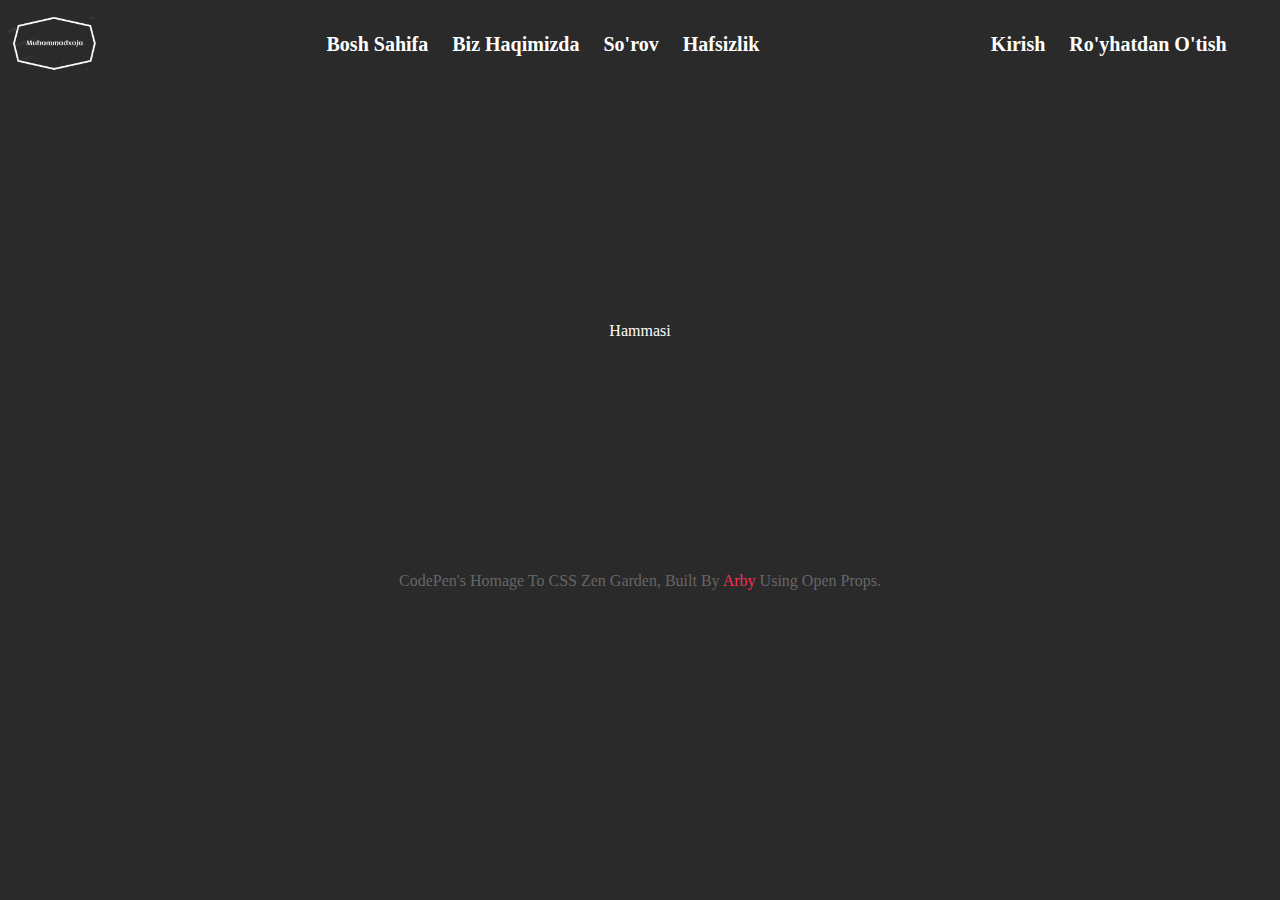
==== commit a59dd9f7: "narsa qoshildi" ====
--- a/index.html
+++ b/index.html
@@ -5,11 +5,48 @@
     <meta name="viewport" content="width=device-width, initial-scale=1.0">
     <title>muhammadxoja - bosh sahifa</title>
     <link rel="stylesheet" href="./css/style.css">
+    <link rel="shortcut icon" href="./img/Removal-769.png" type="image/x-icon">
 </head>
 <body>
+    <!-- start nav -->
+
+    <div class="navvigation">
+        <nav>
+            <div class="left">
+                <img src="./img/Removal-769.png" alt="">
+            </div>
+            <div class="center">
+                <a href="#">bosh Sahifa</a>
+                <a href="#">biz haqimizda</a>
+                <a href="#">so'rov</a>
+                <a href="#">hafsizlik</a>
+            </div>
+            <div class="right">
+                <a href="#">Kirish</a>
+                <a href="#">Ro'yhatdan o'tish</a>
+            </div>
+        </nav>
+    </div>
+
+    <!-- end nav -->
     
+    <!-- ohirgi footer boshlanishi -->
+    <section id="about" class="about">
+        <div id="target-word">hammaga</div>
+        <footer>
+          <p>
+            CodePen's homage to CSS Zen Garden, built by
+            <a
+              href=""
+              style="color: var(--brand-1); text-decoration: none"
+              >Arby</a
+            >
+            using Open Props.
+          </p>
+        </footer>
+      </section>
+      <!-- ohirgi footer tugashi -->
 
-    
     <script src="./js/my.js"></script>
 </body>
 </html>--- a/css/style.css
+++ b/css/style.css
@@ -1,9 +1,105 @@
+@font-face {
+    font-family: 'blody';
+    src: url(../fonts/Spooky\ Halloween\ -\ TTF.ttf);
+}
+ :root {
+        view-transition-name: none;
+
+    --font-size-0: 0.875rem;
+    --radius-3: 8px;
+
+    --bg-col: #1f1f1f;
+    --surface-2: oklch(0.19 0 0);
+    --surface-3: oklch(0.24 0 0 / 0.1);
+    --surface-4: oklch(0.45 0 0);
+    --text-1: oklch(1 0 0);
+    --text-2: oklch(0.51 0 0);
+    --brand-1: oklch(0.65 0.24 18.89);
+    --brand-2: oklch(0.78 0.11 84.63);
+
+    --container: 1600px;
+    --nav-block-size: 6.2rem;
+    
+
+    --gap: var(--size-8);
+  }
+
 *{
     margin: 0;
     padding: 0;
-    box-sizing: border-box;
+    box-sizing: border-box !important;
 }
 body{
+    width: 100vw;
+    height: 100vh;
+    font-family: arial , sans-serif , unset;
     background-color: #201f1ff3;
     color: #ffffff;
-}+    text-transform: capitalize;
+}
+/* start nav style  */
+
+    .navvigation{
+        /* border: 1px solid #fff; */
+        width: 97%;
+        min-height: 20px;
+    }
+    nav{
+        display: flex;
+        flex-direction: row;
+        align-items: center;
+        justify-content: space-between;
+        padding: 5px;
+    }
+    nav .center a, .right a{
+        padding: 10px;
+        text-decoration: none;
+        color: white;
+        border-radius: 80px ;
+        font-weight: 900;
+        font-size: 20px;
+        transition: all .5s;
+        &:hover{
+            background-color: white;
+            color: #1f1f1f;
+        }
+    } 
+    nav .left img{
+        width: 100px;
+    }
+/* end nnav style */
+
+
+/* foter style start */
+.about {
+    /* border: 1px solid white; */
+    height: 500px !important;
+    padding-inline: var(--size-3);
+
+    display: grid;
+    grid-template-rows: 1fr auto;
+    justify-content: center;
+    
+    padding-block-end: var(--size-8);
+    place-content: center;
+    text-align: center;
+
+    #target-word {
+      font-size: var(--font-size-8);
+      align-self: center;
+    }
+
+    & footer {
+      & p {
+        color: var(--text-2);
+        text-wrap: balance;
+      }
+    }
+  }
+  
+  @keyframes to-black {
+    to {
+      background-color: #1f1f1f;
+    }
+  }
+  /* foter style end */